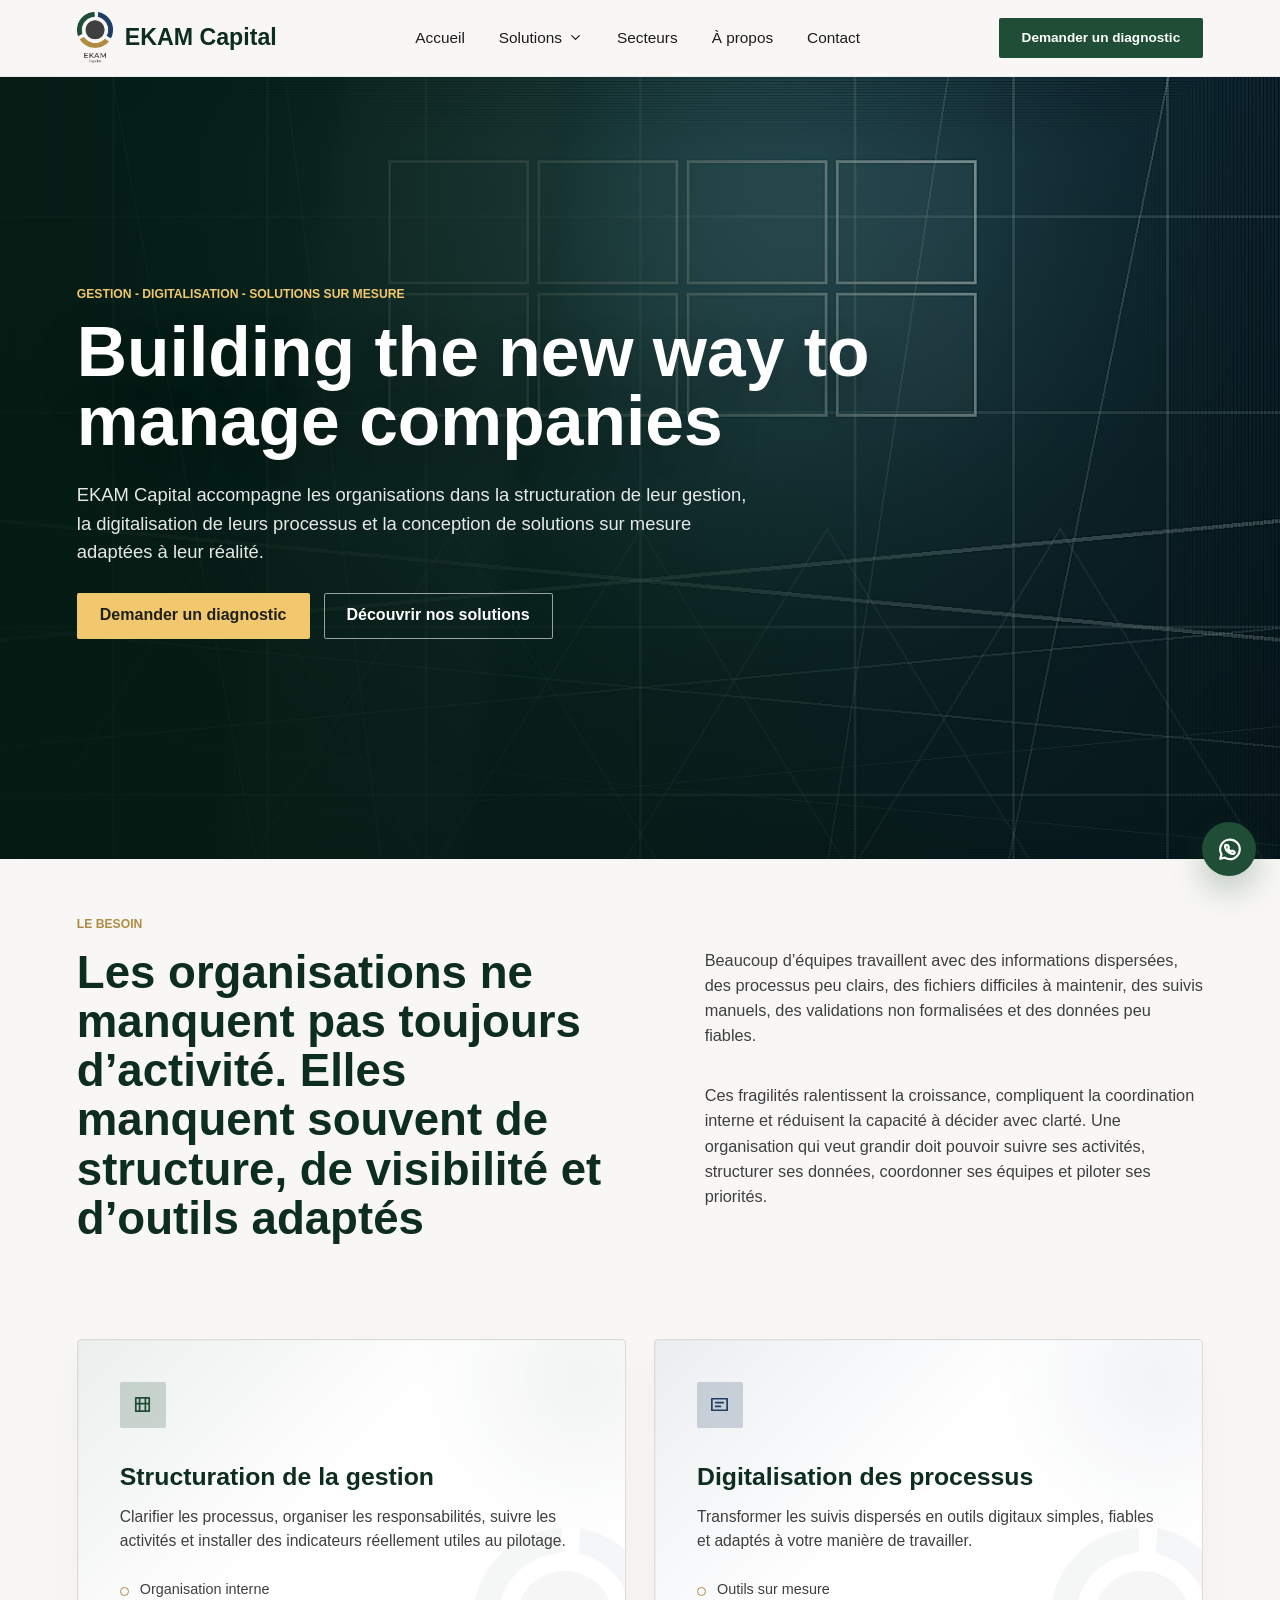
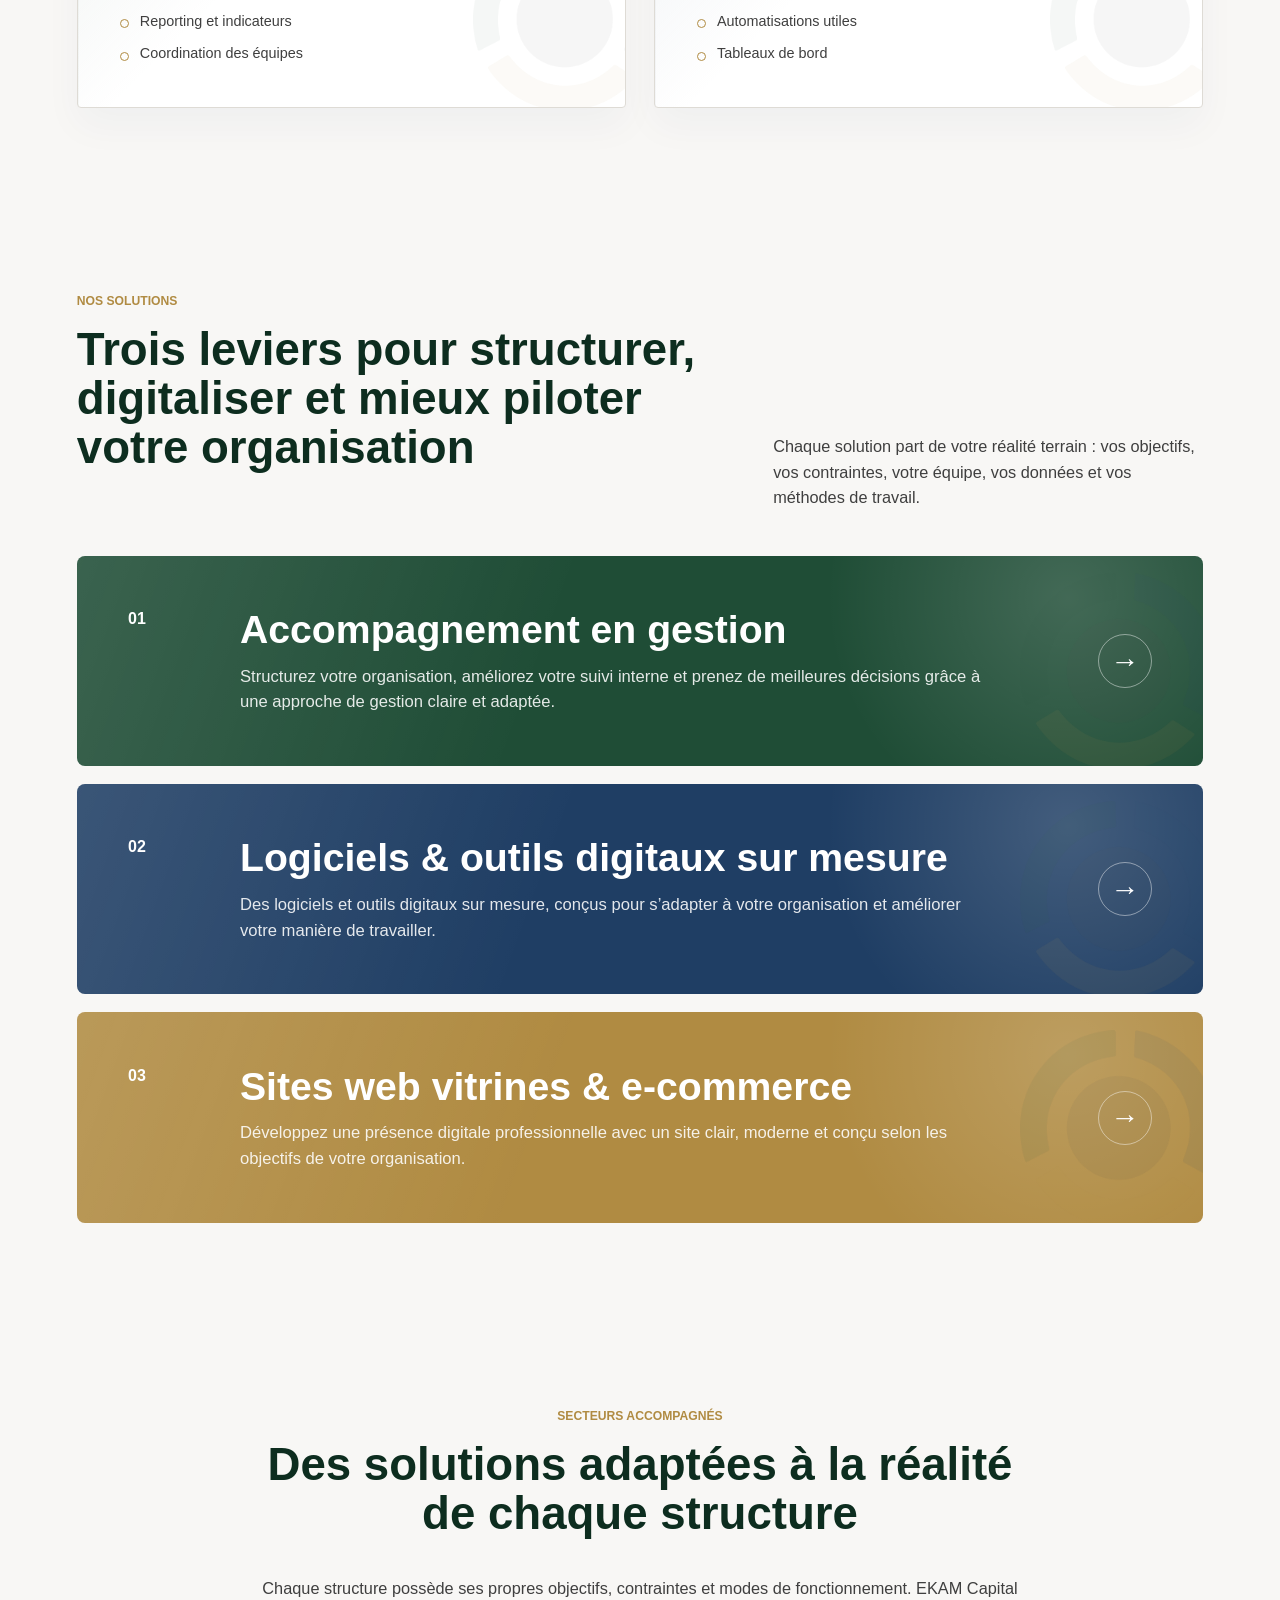
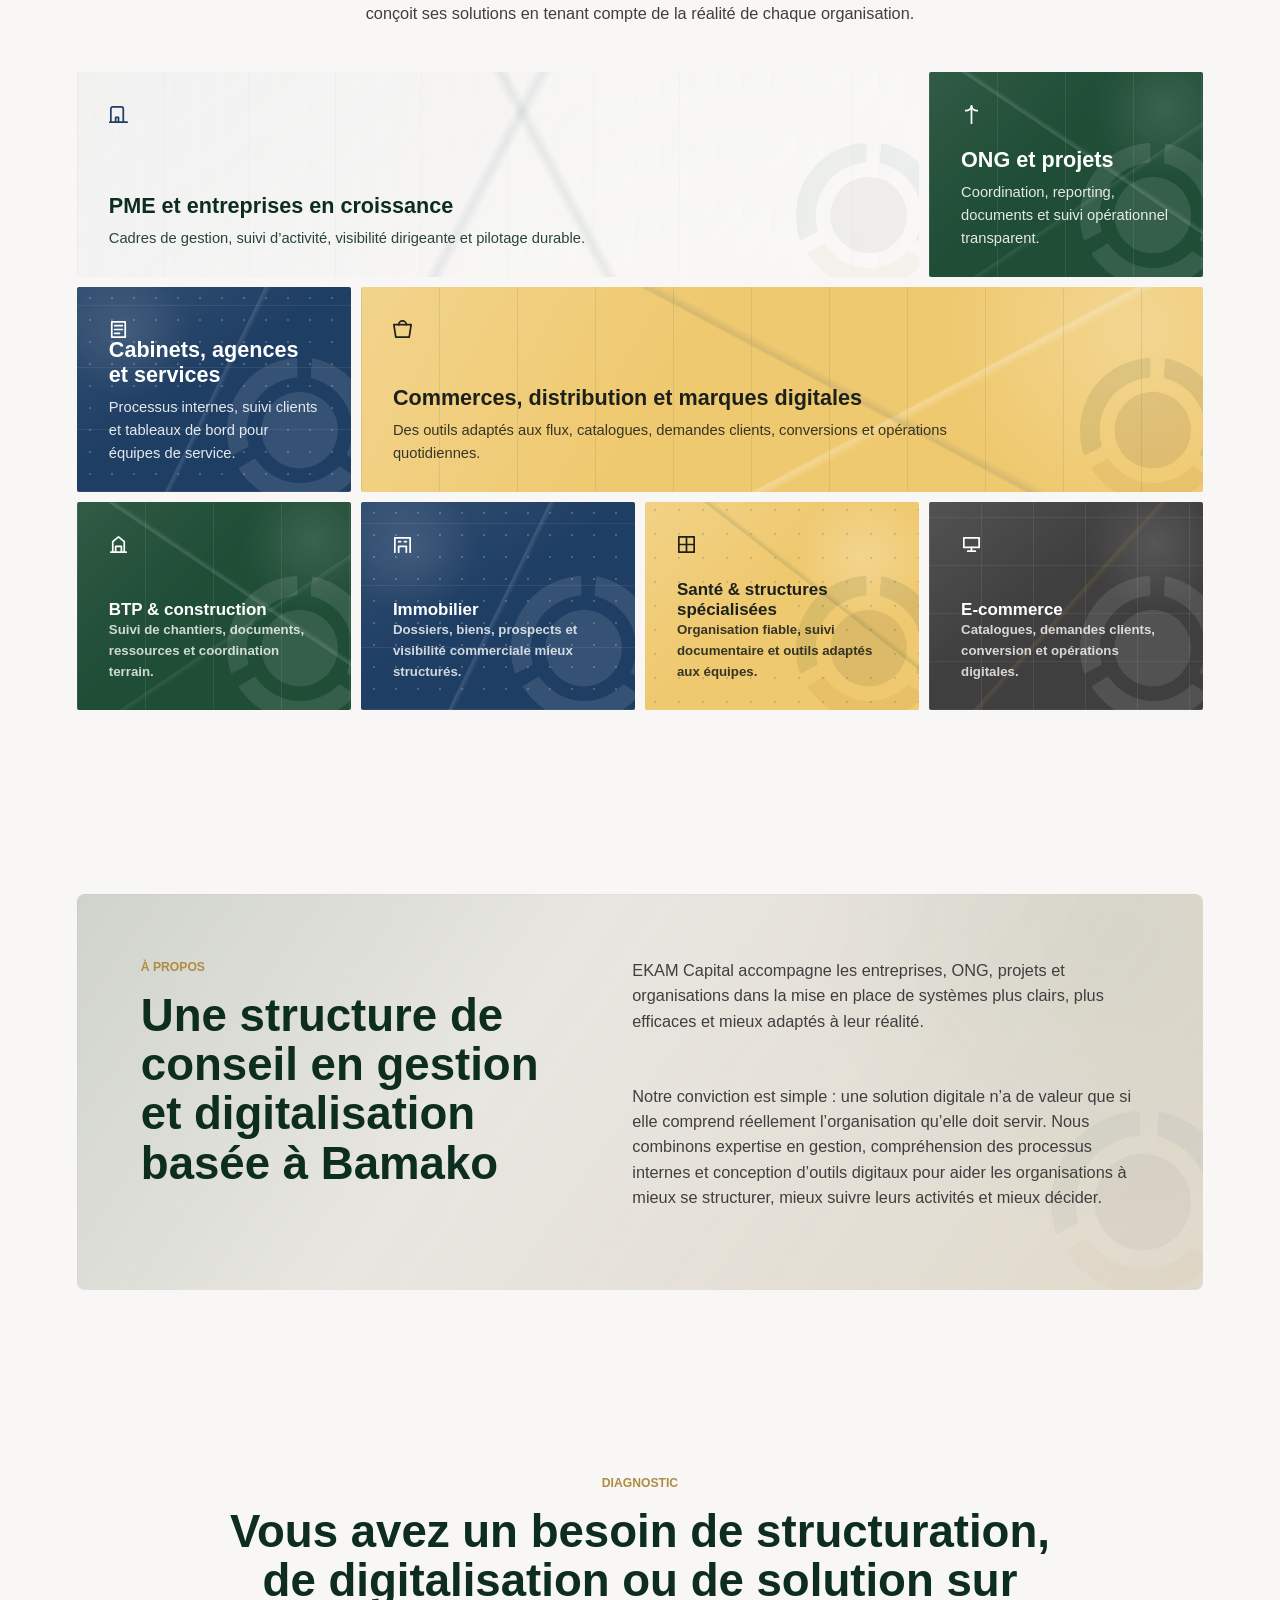
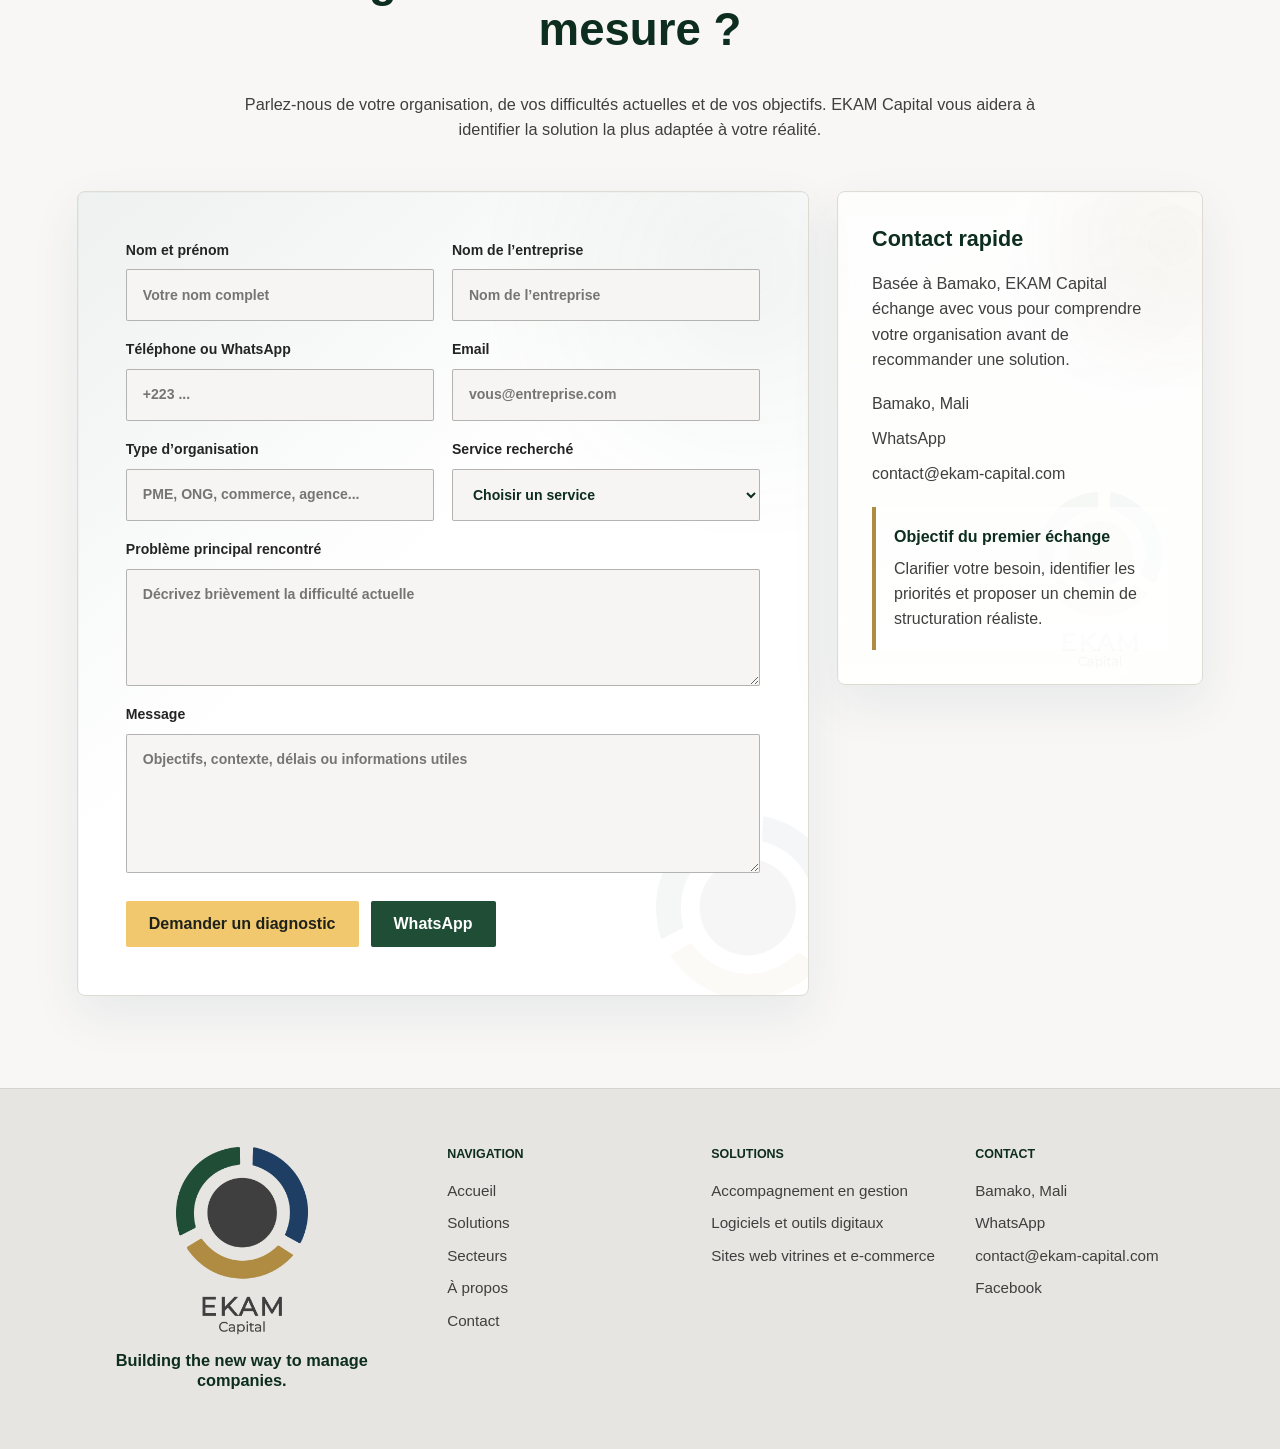
==== index.html @ 0e7fbe4f "Remove trailing periods from headings" ====
<!DOCTYPE html>
<html lang="fr">
  <head>
    <meta charset="UTF-8" />
    <meta name="viewport" content="width=device-width, initial-scale=1.0" />
    <meta
      name="description"
      content="EKAM Capital accompagne les organisations dans la structuration de leur gestion, la digitalisation de leurs processus et la conception de solutions sur mesure."
    />
    <title>EKAM Capital - Gestion, digitalisation et solutions sur mesure</title>
    <link rel="icon" href="/favicon.ico" sizes="any" />
    <link rel="icon" type="image/svg+xml" href="/favicon.svg" />
    <link rel="icon" type="image/png" sizes="96x96" href="/assets/favicon-96.png" />
    <link rel="apple-touch-icon" href="/assets/apple-touch-icon.png" />
    <link rel="stylesheet" href="styles.css" />
  </head>
  <body>
    <header class="site-header">
      <a class="brand" href="index.html" aria-label="Accueil EKAM Capital">
        <img src="assets/ekam-logo.png" alt="EKAM Capital" />
        <span>EKAM Capital</span>
      </a>

      <button class="menu-toggle" type="button" aria-expanded="false" aria-controls="primary-nav">
        <span></span>
        <span></span>
        <span></span>
        <span class="sr-only">Ouvrir le menu</span>
      </button>

      <nav class="primary-nav" id="primary-nav" aria-label="Navigation principale">
        <a href="index.html">Accueil</a>
        <div class="nav-dropdown">
          <button class="dropdown-toggle" type="button" aria-expanded="false">
            Solutions
            <svg viewBox="0 0 24 24" aria-hidden="true">
              <path d="m6 9 6 6 6-6" />
            </svg>
          </button>
          <div class="dropdown-menu">
            <a href="accompagnement-gestion.html">Accompagnement en gestion</a>
            <a href="logiciels-sur-mesure.html">Logiciels & outils digitaux</a>
            <a href="sites-web.html">Sites web vitrines & e-commerce</a>
          </div>
        </div>
        <a href="#secteurs">Secteurs</a>
        <a href="#apropos">À propos</a>
        <a href="#contact">Contact</a>
      </nav>

      <a class="header-cta" href="#contact">Demander un diagnostic</a>
    </header>

    <main>
      <section class="hero section-reveal" id="accueil">
        <div class="hero-copy">
          <p class="eyebrow">Gestion - Digitalisation - Solutions sur mesure</p>
          <h1>Building the new way to manage companies</h1>
          <p class="hero-subtitle">
            EKAM Capital accompagne les organisations dans la structuration de leur gestion, la digitalisation de leurs
            processus et la conception de solutions sur mesure adaptées à leur réalité.
          </p>
          <div class="hero-actions">
            <a class="btn btn-gold" href="#contact">Demander un diagnostic</a>
            <a class="btn btn-outline" href="#solutions">Découvrir nos solutions</a>
          </div>
        </div>

      </section>

      <section class="problem-section section-reveal" id="probleme">
        <div class="section-label">Le besoin</div>
        <div class="split-section">
          <h2>Les organisations ne manquent pas toujours d’activité. Elles manquent souvent de structure, de visibilité et d’outils adaptés</h2>
          <div class="text-stack">
            <p>
              Beaucoup d’équipes travaillent avec des informations dispersées, des processus peu clairs, des fichiers
              difficiles à maintenir, des suivis manuels, des validations non formalisées et des données peu fiables.
            </p>
            <p>
              Ces fragilités ralentissent la croissance, compliquent la coordination interne et réduisent la capacité à
              décider avec clarté. Une organisation qui veut grandir doit pouvoir suivre ses activités, structurer ses
              données, coordonner ses équipes et piloter ses priorités.
            </p>
          </div>
        </div>
        <div class="approach-cards">
          <article class="approach-card">
            <span class="approach-icon icon-green" aria-hidden="true">
              <svg viewBox="0 0 24 24"><path d="M5 5h14v14H5z" /><path d="M9 5v14M15 5v14M5 11h14" /></svg>
            </span>
            <h3>Structuration de la gestion</h3>
            <p>
              Clarifier les processus, organiser les responsabilités, suivre les activités et installer des indicateurs
              réellement utiles au pilotage.
            </p>
            <ul>
              <li>Organisation interne</li>
              <li>Reporting et indicateurs</li>
              <li>Coordination des équipes</li>
            </ul>
          </article>
          <article class="approach-card">
            <span class="approach-icon icon-blue" aria-hidden="true">
              <svg viewBox="0 0 24 24"><path d="M4 6h16v12H4z" /><path d="M8 10h8M8 14h5" /></svg>
            </span>
            <h3>Digitalisation des processus</h3>
            <p>
              Transformer les suivis dispersés en outils digitaux simples, fiables et adaptés à votre manière de
              travailler.
            </p>
            <ul>
              <li>Outils sur mesure</li>
              <li>Automatisations utiles</li>
              <li>Tableaux de bord</li>
            </ul>
          </article>
        </div>
      </section>

      <section class="solutions-section section-reveal" id="solutions">
        <div class="section-heading">
          <div>
            <span class="section-label">Nos solutions</span>
            <h2>Trois leviers pour structurer, digitaliser et mieux piloter votre organisation</h2>
          </div>
          <p>
            Chaque solution part de votre réalité terrain : vos objectifs, vos contraintes, votre équipe, vos données et
            vos méthodes de travail.
          </p>
        </div>

        <div class="solution-banners">
          <a class="solution-banner banner-green" href="accompagnement-gestion.html">
            <span class="banner-index">01</span>
            <div>
              <h3>Accompagnement en gestion</h3>
              <p>
                Structurez votre organisation, améliorez votre suivi interne et prenez de meilleures décisions grâce à
                une approche de gestion claire et adaptée.
              </p>
            </div>
            <span class="banner-arrow" aria-hidden="true">→</span>
          </a>

          <a class="solution-banner banner-blue" href="logiciels-sur-mesure.html">
            <span class="banner-index">02</span>
            <div>
              <h3>Logiciels & outils digitaux sur mesure</h3>
              <p>
                Des logiciels et outils digitaux sur mesure, conçus pour s’adapter à votre organisation et améliorer
                votre manière de travailler.
              </p>
            </div>
            <span class="banner-arrow" aria-hidden="true">→</span>
          </a>

          <a class="solution-banner banner-gold" href="sites-web.html">
            <span class="banner-index">03</span>
            <div>
              <h3>Sites web vitrines & e-commerce</h3>
              <p>
                Développez une présence digitale professionnelle avec un site clair, moderne et conçu selon les objectifs
                de votre organisation.
              </p>
            </div>
            <span class="banner-arrow" aria-hidden="true">→</span>
          </a>
        </div>
      </section>

      <section class="sectors-section section-reveal" id="secteurs">
        <div class="section-heading centered">
          <span class="section-label">Secteurs accompagnés</span>
          <h2>Des solutions adaptées à la réalité de chaque structure</h2>
          <p>
            Chaque structure possède ses propres objectifs, contraintes et modes de fonctionnement. EKAM Capital conçoit
            ses solutions en tenant compte de la réalité de chaque organisation.
          </p>
        </div>

        <div class="sector-mosaic">
          <article class="sector-tile tile-wide tile-light">
            <span class="tile-icon" aria-hidden="true">
              <svg viewBox="0 0 24 24"><path d="M4 20V6a2 2 0 0 1 2-2h9a2 2 0 0 1 2 2v14" /><path d="M9 20v-5h3v5" /><path d="M3 20h18" /></svg>
            </span>
            <div class="tile-copy">
              <h3>PME et entreprises en croissance</h3>
              <p>Cadres de gestion, suivi d’activité, visibilité dirigeante et pilotage durable.</p>
            </div>
          </article>
          <article class="sector-tile tile-green">
            <span class="tile-icon" aria-hidden="true">
              <svg viewBox="0 0 24 24"><path d="M12 3v18" /><path d="M6 8c3 0 6-2 6-5 0 3 3 5 6 5" /></svg>
            </span>
            <div class="tile-copy">
              <h3>ONG et projets</h3>
              <p>Coordination, reporting, documents et suivi opérationnel transparent.</p>
            </div>
          </article>
          <article class="sector-tile tile-blue">
            <span class="tile-icon" aria-hidden="true">
              <svg viewBox="0 0 24 24"><path d="M5 4h14v16H5z" /><path d="M8 8h8M8 12h8M8 16h5" /></svg>
            </span>
            <div class="tile-copy">
              <h3>Cabinets, agences et services</h3>
              <p>Processus internes, suivi clients et tableaux de bord pour équipes de service.</p>
            </div>
          </article>
          <article class="sector-tile tile-gold">
            <span class="tile-icon" aria-hidden="true">
              <svg viewBox="0 0 24 24"><path d="M3 7h18l-2 13H5L3 7Z" /><path d="M8 7a4 4 0 0 1 8 0" /></svg>
            </span>
            <div class="tile-copy">
              <h3>Commerces, distribution et marques digitales</h3>
              <p>Des outils adaptés aux flux, catalogues, demandes clients, conversions et opérations quotidiennes.</p>
            </div>
          </article>
          <article class="sector-tile tile-small tile-green">
            <span class="tile-icon" aria-hidden="true">
              <svg viewBox="0 0 24 24"><path d="M4 20h16" /><path d="M6 20V9l6-5 6 5v11" /><path d="M9 20v-6h6v6" /></svg>
            </span>
            <div class="tile-copy">
              <h3>BTP & construction</h3>
              <p>Suivi de chantiers, documents, ressources et coordination terrain.</p>
            </div>
          </article>
          <article class="sector-tile tile-small tile-blue">
            <span class="tile-icon" aria-hidden="true">
              <svg viewBox="0 0 24 24"><path d="M4 20V5h16v15" /><path d="M8 20v-6h8v6M8 9h2M14 9h2" /></svg>
            </span>
            <div class="tile-copy">
              <h3>Immobilier</h3>
              <p>Dossiers, biens, prospects et visibilité commerciale mieux structurés.</p>
            </div>
          </article>
          <article class="sector-tile tile-small tile-gold-soft">
            <span class="tile-icon" aria-hidden="true">
              <svg viewBox="0 0 24 24"><path d="M12 5v14M5 12h14" /><path d="M4 4h16v16H4z" /></svg>
            </span>
            <div class="tile-copy">
              <h3>Santé & structures spécialisées</h3>
              <p>Organisation fiable, suivi documentaire et outils adaptés aux équipes.</p>
            </div>
          </article>
          <article class="sector-tile tile-small tile-charcoal">
            <span class="tile-icon" aria-hidden="true">
              <svg viewBox="0 0 24 24"><path d="M4 5h16v10H4z" /><path d="M8 19h8M12 15v4" /></svg>
            </span>
            <div class="tile-copy">
              <h3>E-commerce</h3>
              <p>Catalogues, demandes clients, conversion et opérations digitales.</p>
            </div>
          </article>
        </div>
      </section>

      <section class="about-section section-reveal" id="apropos">
        <div class="about-panel">
          <div>
            <span class="section-label">À propos</span>
            <h2>Une structure de conseil en gestion et digitalisation basée à Bamako</h2>
          </div>
          <div class="text-stack">
            <p>
              EKAM Capital accompagne les entreprises, ONG, projets et organisations dans la mise en place de systèmes
              plus clairs, plus efficaces et mieux adaptés à leur réalité.
            </p>
            <p>
              Notre conviction est simple : une solution digitale n’a de valeur que si elle comprend réellement
              l’organisation qu’elle doit servir. Nous combinons expertise en gestion, compréhension des processus
              internes et conception d’outils digitaux pour aider les organisations à mieux se structurer, mieux suivre
              leurs activités et mieux décider.
            </p>
          </div>
        </div>
      </section>

      <section class="contact-section section-reveal" id="contact">
        <div class="contact-intro">
          <span class="section-label">Diagnostic</span>
          <h2>Vous avez un besoin de structuration, de digitalisation ou de solution sur mesure ?</h2>
          <p>
            Parlez-nous de votre organisation, de vos difficultés actuelles et de vos objectifs. EKAM Capital vous aidera
            à identifier la solution la plus adaptée à votre réalité.
          </p>
        </div>

        <div class="contact-layout">
          <form class="contact-form" action="send-diagnostic.php" method="post">
            <div class="form-grid">
              <input class="form-honeypot" type="text" name="website" tabindex="-1" autocomplete="off" aria-hidden="true" />
              <label>
                Nom et prénom
                <input type="text" name="nom" placeholder="Votre nom complet" required />
              </label>
              <label>
                Nom de l’entreprise
                <input type="text" name="entreprise" placeholder="Nom de l’entreprise" required />
              </label>
              <label>
                Téléphone ou WhatsApp
                <input type="tel" name="telephone" placeholder="+223 ..." required />
              </label>
              <label>
                Email
                <input type="email" name="email" placeholder="vous@entreprise.com" />
              </label>
              <label>
                Type d’organisation
                <input type="text" name="type_organisation" placeholder="PME, ONG, commerce, agence..." />
              </label>
              <label>
                Service recherché
                <select name="service" required>
                  <option value="">Choisir un service</option>
                  <option>Accompagnement en gestion</option>
                  <option>Logiciel ou application sur mesure</option>
                  <option>Site vitrine</option>
                  <option>Site e-commerce</option>
                  <option>Digitalisation d’un processus</option>
                  <option>Je ne sais pas encore</option>
                </select>
              </label>
            </div>
            <label>
              Problème principal rencontré
              <textarea name="probleme" rows="4" placeholder="Décrivez brièvement la difficulté actuelle"></textarea>
            </label>
            <label>
              Message
              <textarea name="message" rows="5" placeholder="Objectifs, contexte, délais ou informations utiles"></textarea>
            </label>
            <div class="form-actions">
              <button class="btn btn-gold" type="submit">Demander un diagnostic</button>
              <a class="btn btn-whatsapp" href="https://wa.me/22372824157" target="_blank" rel="noreferrer" data-whatsapp-submit>
                WhatsApp
              </a>
            </div>
            <div class="form-feedback" role="status" aria-live="polite" hidden>
              <strong>Demande reçue par EKAM Capital.</strong>
              <span>Merci pour votre confiance. Notre équipe analysera vos informations et reviendra vers vous dans les plus brefs délais.</span>
            </div>
          </form>

          <aside class="contact-card" aria-label="Informations de contact">
            <h3>Contact rapide</h3>
            <p>
              Basée à Bamako, EKAM Capital échange avec vous pour comprendre votre organisation avant de recommander une
              solution.
            </p>
            <div class="contact-lines">
              <span>Bamako, Mali</span>
              <a href="https://wa.me/22372824157" target="_blank" rel="noreferrer">WhatsApp</a>
              <a href="mailto:contact@ekam-capital.com">contact@ekam-capital.com</a>
            </div>
            <div class="mini-cta">
              <strong>Objectif du premier échange</strong>
              <span>Clarifier votre besoin, identifier les priorités et proposer un chemin de structuration réaliste.</span>
            </div>
          </aside>
        </div>
      </section>
    </main>

    <a class="floating-whatsapp" href="https://wa.me/22372824157" target="_blank" rel="noreferrer" aria-label="Contacter EKAM Capital sur WhatsApp">
      <svg viewBox="0 0 24 24" aria-hidden="true">
        <path d="M4.3 19.7 5.4 16A8.1 8.1 0 1 1 8 18.7l-3.7 1Z" />
        <path d="M9.2 8.7c.2-.4.3-.4.6-.4h.5c.2 0 .4.1.5.4l.6 1.4c.1.3 0 .5-.1.7l-.4.5c.5 1 1.3 1.8 2.4 2.3l.6-.5c.2-.2.4-.2.7-.1l1.3.6c.3.1.4.3.4.6v.5c0 .3-.1.5-.4.6-.5.3-1.1.4-1.8.3-2.7-.4-5.4-3-5.8-5.8-.1-.6.1-1.2.4-1.7Z" />
      </svg>
    </a>

    <footer class="site-footer">
      <div class="footer-brand">
        <img src="assets/ekam-logo.png" alt="EKAM Capital" />
        <p>Building the new way to manage companies.</p>
      </div>
      <div class="footer-column">
        <h3>Navigation</h3>
        <a href="index.html">Accueil</a>
        <a href="#solutions">Solutions</a>
        <a href="#secteurs">Secteurs</a>
        <a href="#apropos">À propos</a>
        <a href="#contact">Contact</a>
      </div>
      <div class="footer-column">
        <h3>Solutions</h3>
        <a href="accompagnement-gestion.html">Accompagnement en gestion</a>
        <a href="logiciels-sur-mesure.html">Logiciels et outils digitaux</a>
        <a href="sites-web.html">Sites web vitrines et e-commerce</a>
      </div>
      <div class="footer-column">
        <h3>Contact</h3>
        <span>Bamako, Mali</span>
        <a href="https://wa.me/22372824157" target="_blank" rel="noreferrer">WhatsApp</a>
        <a href="mailto:contact@ekam-capital.com">contact@ekam-capital.com</a>
        <a href="https://web.facebook.com/profile.php?id=61590374250069" target="_blank" rel="noreferrer">Facebook</a>
      </div>
    </footer>

    <script src="script.js"></script>
  </body>
</html>
---- styles.css ----
:root {
  --green: #1f4d36;
  --green-dark: #0d2d1f;
  --blue: #1f3e64;
  --gold: #b08b42;
  --gold-soft: #f1c86d;
  --gray: #3f3f3f;
  --soft: #f3f3f3;
  --line: #dedbd5;
  --muted: #6e6e6e;
  --white: #ffffff;
  --shadow: 0 22px 60px rgba(31, 62, 100, 0.12);
  --ease-ui: cubic-bezier(0.16, 1, 0.3, 1);
  --font: "Tw Cen MT", "Century Gothic", "Aptos", "Segoe UI", sans-serif;
}

* {
  box-sizing: border-box;
}

html {
  scroll-behavior: smooth;
}

body {
  margin: 0;
  color: var(--green-dark);
  background: #f8f7f5;
  font-family: var(--font);
  line-height: 1.55;
  overflow-x: hidden;
}

body.menu-open {
  overflow: hidden;
}

a {
  color: inherit;
  text-decoration: none;
}

img {
  display: block;
  max-width: 100%;
}

main section {
  scroll-margin-top: 92px;
}

button,
input,
select,
textarea {
  font: inherit;
}

.sr-only {
  position: absolute;
  width: 1px;
  height: 1px;
  padding: 0;
  margin: -1px;
  overflow: hidden;
  clip: rect(0, 0, 0, 0);
  white-space: nowrap;
  border: 0;
}

.site-header {
  position: sticky;
  top: 0;
  z-index: 50;
  display: flex;
  align-items: center;
  justify-content: space-between;
  min-height: 74px;
  padding: 0 6vw;
  border-bottom: 1px solid rgba(63, 63, 63, 0.08);
  background: rgba(248, 247, 245, 0.94);
  backdrop-filter: blur(16px);
}

.brand {
  display: inline-flex;
  align-items: center;
  gap: 12px;
  width: auto;
  color: var(--green-dark);
  font-size: 1.45rem;
  font-weight: 900;
}

.brand img {
  width: auto;
  height: 52px;
  object-fit: contain;
}

.primary-nav {
  display: flex;
  align-items: center;
  gap: 34px;
  color: #1b1b1b;
  font-size: 0.96rem;
}

.primary-nav > a,
.dropdown-toggle {
  position: relative;
  padding: 26px 0;
  color: #1d1d1d;
  transition: color 180ms ease;
}

.primary-nav > a:hover,
.dropdown-toggle:hover {
  color: var(--green);
}

.nav-dropdown {
  position: relative;
}

.dropdown-toggle {
  display: inline-flex;
  align-items: center;
  gap: 6px;
  border: 0;
  background: transparent;
  cursor: pointer;
}

.dropdown-toggle svg {
  width: 15px;
  height: 15px;
  fill: none;
  stroke: currentColor;
  stroke-width: 2;
  stroke-linecap: round;
  stroke-linejoin: round;
}

.dropdown-menu {
  position: absolute;
  top: 68px;
  left: 50%;
  min-width: 275px;
  padding: 10px;
  border: 1px solid var(--line);
  border-radius: 8px;
  background: var(--white);
  box-shadow: var(--shadow);
  opacity: 0;
  visibility: hidden;
  pointer-events: none;
  transform: translate(-50%, 8px);
  transition: opacity 180ms ease, transform 180ms ease, visibility 180ms ease;
}

.dropdown-menu a {
  display: block;
  padding: 12px 14px;
  border-radius: 6px;
  color: var(--gray);
  font-size: 0.92rem;
}

.dropdown-menu a:hover {
  background: var(--soft);
  color: var(--green);
}

.nav-dropdown:hover .dropdown-menu,
.nav-dropdown.open .dropdown-menu {
  opacity: 1;
  visibility: visible;
  pointer-events: auto;
  transform: translate(-50%, 0);
}

.header-cta,
.btn {
  display: inline-flex;
  align-items: center;
  justify-content: center;
  min-height: 46px;
  padding: 0 22px;
  border: 1px solid transparent;
  border-radius: 2px;
  font-weight: 700;
  letter-spacing: 0;
  transition: transform 260ms var(--ease-ui), box-shadow 260ms var(--ease-ui), background 260ms var(--ease-ui), border-color 260ms var(--ease-ui);
}

.header-cta {
  min-height: 40px;
  background: var(--green);
  color: var(--white);
  font-size: 0.85rem;
}

.header-cta:hover,
.btn:hover {
  transform: translateY(-2px);
}

.menu-toggle {
  display: none;
  width: 44px;
  height: 44px;
  align-items: center;
  justify-content: center;
  flex-direction: column;
  gap: 5px;
  border: 1px solid var(--line);
  border-radius: 4px;
  background: var(--white);
}

.menu-toggle span:not(.sr-only) {
  width: 20px;
  height: 2px;
  background: var(--green);
}

.btn-gold {
  background: var(--gold-soft);
  color: #1f211b;
}

.btn-gold:hover {
  box-shadow: 0 12px 26px rgba(176, 139, 66, 0.26);
}

.btn-outline {
  border-color: rgba(63, 63, 63, 0.38);
  background: transparent;
  color: var(--green-dark);
}

.btn-outline:hover {
  border-color: var(--green);
  background: var(--white);
}

.hero .btn-outline {
  border-color: rgba(255, 255, 255, 0.58);
  color: var(--white);
}

.hero .btn-outline:hover {
  border-color: var(--white);
  background: rgba(255, 255, 255, 0.12);
}

.btn-whatsapp {
  background: var(--green);
  color: var(--white);
}

.problem-section,
.solutions-section,
.sectors-section,
.about-section,
.contact-section,
.solution-hero,
.detail-section,
.method-section,
.statement-section,
.cta-band {
  width: min(100% - 12vw, 1280px);
  margin: 0 auto;
}

.hero {
  position: relative;
  isolation: isolate;
  display: flex;
  align-items: center;
  width: 100%;
  min-height: calc(100vh - 118px);
  margin: 0;
  padding: 86px 6vw 98px;
  overflow: hidden;
  background: #102b32;
}

.hero::before {
  content: "";
  position: absolute;
  inset: 0;
  z-index: -2;
  background: url("assets/hero-architecture.png") center / cover no-repeat;
  transform: scale(1.02);
}

.hero::after {
  content: "";
  position: absolute;
  inset: 0;
  z-index: -1;
  background:
    linear-gradient(90deg, rgba(4, 28, 19, 0.92) 0%, rgba(4, 28, 19, 0.76) 42%, rgba(4, 28, 19, 0.28) 76%, rgba(4, 28, 19, 0.12) 100%),
    linear-gradient(180deg, rgba(9, 23, 28, 0.16), rgba(9, 23, 28, 0.58));
}

.hero-copy {
  width: min(100%, 1280px);
  margin: 0 auto;
}

.hero .eyebrow {
  color: var(--gold-soft);
}

.eyebrow,
.section-label {
  display: block;
  margin: 0 0 14px;
  color: var(--gold);
  font-size: 0.76rem;
  font-weight: 800;
  letter-spacing: 0;
  text-transform: uppercase;
}

h1,
h2,
h3,
p {
  margin-top: 0;
}

h1 {
  max-width: 760px;
  margin-bottom: 24px;
  color: var(--green-dark);
  font-size: 4.35rem;
  line-height: 1;
  letter-spacing: 0;
}

.hero h1 {
  max-width: 820px;
  color: var(--white);
  text-shadow: 0 16px 42px rgba(0, 0, 0, 0.28);
}

h2 {
  color: var(--green-dark);
  font-size: 2.85rem;
  line-height: 1.08;
  letter-spacing: 0;
}

h3 {
  color: var(--green-dark);
  font-size: 1.35rem;
  line-height: 1.18;
  letter-spacing: 0;
}

p {
  color: var(--gray);
  font-size: 1.02rem;
}

.hero-subtitle {
  max-width: 670px;
  margin-bottom: 26px;
  color: rgba(255, 255, 255, 0.9);
  font-size: 1.15rem;
}

.hero-actions {
  display: flex;
  flex-wrap: wrap;
  gap: 14px;
}

.problem-section,
.solutions-section,
.sectors-section,
.about-section,
.contact-section,
.detail-section,
.method-section,
.statement-section,
.cta-band {
  padding: 92px 0;
}

.problem-section {
  padding-top: 56px;
}

.split-section {
  display: grid;
  grid-template-columns: 1.05fr 0.95fr;
  gap: clamp(36px, 6vw, 88px);
  align-items: start;
}

.text-stack {
  display: grid;
  gap: 18px;
}

.text-stack p:last-child,
.section-heading p:last-child {
  margin-bottom: 0;
}

.approach-cards {
  display: grid;
  grid-template-columns: repeat(2, 1fr);
  gap: 28px;
  margin-top: 58px;
}

.approach-card {
  --card-accent: 31, 77, 54;
  position: relative;
  isolation: isolate;
  overflow: hidden;
  min-height: 340px;
  padding: 42px;
  border: 1px solid var(--line);
  border-radius: 4px;
  background:
    linear-gradient(135deg, rgba(var(--card-accent), 0.09), rgba(255, 255, 255, 0.96) 44%),
    var(--white);
  box-shadow: 0 18px 38px rgba(31, 62, 100, 0.04);
  transition: transform 360ms var(--ease-ui), box-shadow 360ms var(--ease-ui), border-color 360ms var(--ease-ui);
}

.approach-card:nth-child(2) {
  --card-accent: 31, 62, 100;
}

.approach-card::before,
.feature-card::before,
.method-steps div::before,
.about-panel::before,
.contact-form::before,
.contact-card::before,
.cta-band::before {
  content: "";
  position: absolute;
  right: -72px;
  bottom: -86px;
  z-index: 0;
  width: 265px;
  height: 265px;
  background: url("assets/ekam-logo.png") center / contain no-repeat;
  opacity: 0.045;
  pointer-events: none;
}

.approach-card::after,
.feature-card::after,
.method-steps div::after,
.about-panel::after,
.contact-form::after,
.contact-card::after,
.cta-band::after {
  content: "";
  position: absolute;
  inset: 0;
  z-index: 0;
  background:
    linear-gradient(90deg, rgba(var(--card-accent), 0.07) 0 1px, transparent 1px 72px),
    linear-gradient(180deg, rgba(var(--card-accent), 0.05) 0 1px, transparent 1px 72px),
    radial-gradient(circle at 92% 10%, rgba(var(--card-accent), 0.11), transparent 28%);
  opacity: 0.55;
  pointer-events: none;
}

.approach-card > *,
.feature-card > *,
.method-steps div > *,
.about-panel > *,
.contact-form > *,
.contact-card > *,
.cta-band > * {
  position: relative;
  z-index: 1;
}

.approach-card:hover {
  transform: translateY(-5px);
  border-color: rgba(176, 139, 66, 0.42);
  box-shadow: 0 24px 46px rgba(31, 62, 100, 0.1);
}

.approach-icon {
  display: inline-flex;
  align-items: center;
  justify-content: center;
  width: 46px;
  height: 46px;
  margin-bottom: 34px;
  border-radius: 2px;
}

.approach-icon svg {
  width: 23px;
  height: 23px;
  fill: none;
  stroke: currentColor;
  stroke-width: 1.8;
  stroke-linecap: round;
  stroke-linejoin: round;
}

.icon-green {
  background: rgba(31, 77, 54, 0.2);
  color: var(--green);
}

.icon-blue {
  background: rgba(31, 62, 100, 0.2);
  color: var(--blue);
}

.approach-card h3 {
  margin-bottom: 14px;
  font-size: 1.55rem;
}

.approach-card p {
  margin-bottom: 24px;
  font-size: 0.98rem;
}

.approach-card ul {
  display: grid;
  gap: 10px;
  margin: 0;
  padding: 0;
  color: var(--gray);
  list-style: none;
}

.approach-card li {
  position: relative;
  padding-left: 20px;
  font-size: 0.9rem;
}

.approach-card li::before {
  content: "";
  position: absolute;
  top: 0.65em;
  left: 0;
  width: 7px;
  height: 7px;
  border: 1px solid var(--gold);
  border-radius: 50%;
}

.section-heading {
  display: grid;
  grid-template-columns: 1fr minmax(280px, 430px);
  gap: clamp(30px, 5vw, 72px);
  align-items: end;
  margin-bottom: 46px;
}

.section-heading.centered {
  display: block;
  max-width: 790px;
  margin: 0 auto 46px;
  text-align: center;
}

.solution-banners {
  display: grid;
  gap: 18px;
}

.solution-banner {
  display: grid;
  grid-template-columns: 84px 1fr 60px;
  gap: 28px;
  align-items: center;
  min-height: 205px;
  padding: clamp(28px, 4vw, 52px);
  border-radius: 8px;
  color: var(--white);
  overflow: hidden;
  position: relative;
  transition: transform 220ms ease, box-shadow 220ms ease, filter 220ms ease;
}

.solution-banner::before {
  content: "";
  position: absolute;
  right: -58px;
  bottom: -92px;
  width: 285px;
  height: 285px;
  background: url("assets/ekam-logo.png") center / contain no-repeat;
  opacity: 0.08;
  pointer-events: none;
}

.solution-banner::after {
  content: "";
  position: absolute;
  inset: 0;
  background:
    linear-gradient(110deg, rgba(255, 255, 255, 0.12), transparent 42%),
    radial-gradient(circle at 88% 20%, rgba(255, 255, 255, 0.16), transparent 24%);
  pointer-events: none;
}

.solution-banner:hover {
  transform: translateY(-4px);
  box-shadow: 0 24px 50px rgba(31, 62, 100, 0.18);
  filter: saturate(1.05);
}

.solution-banner:hover .banner-arrow {
  transform: translateX(8px);
}

.solution-banner h3,
.solution-banner p,
.solution-banner .banner-index,
.solution-banner .banner-arrow {
  position: relative;
  z-index: 1;
  color: var(--white);
}

.solution-banner h3 {
  margin-bottom: 10px;
  font-size: 2.45rem;
}

.solution-banner p {
  max-width: 760px;
  margin-bottom: 0;
  color: rgba(255, 255, 255, 0.88);
  font-size: 1.04rem;
}

.banner-index {
  align-self: start;
  color: rgba(255, 255, 255, 0.7);
  font-weight: 800;
}

.banner-arrow {
  display: inline-flex;
  justify-self: end;
  align-items: center;
  justify-content: center;
  width: 54px;
  height: 54px;
  border: 1px solid rgba(255, 255, 255, 0.45);
  border-radius: 50%;
  font-size: 1.8rem;
  transition: transform 200ms ease;
}

.banner-green {
  background: var(--green);
}

.banner-blue {
  background: var(--blue);
}

.banner-gold {
  background: var(--gold);
}

.sector-grid {
  display: grid;
  grid-template-columns: repeat(4, 1fr);
  gap: 16px;
}

.sector-mosaic {
  display: grid;
  grid-template-columns: repeat(4, minmax(0, 1fr));
  grid-auto-rows: minmax(150px, auto);
  gap: 10px;
}

.sector-tile {
  position: relative;
  display: flex;
  min-height: 205px;
  padding: 28px 32px;
  overflow: hidden;
  isolation: isolate;
  border-radius: 2px;
  align-items: flex-end;
  justify-content: space-between;
}

.sector-tile::before {
  content: "";
  position: absolute;
  right: -54px;
  bottom: -76px;
  z-index: 0;
  width: 210px;
  height: 210px;
  background: url("assets/ekam-logo.png") center / contain no-repeat;
  opacity: 0.05;
  pointer-events: none;
}

.sector-tile::after {
  content: "";
  position: absolute;
  inset: 0;
  z-index: 1;
  pointer-events: none;
}

.tile-copy {
  position: relative;
  z-index: 2;
}

.sector-tile h3 {
  margin-bottom: 8px;
  font-size: 1.35rem;
}

.sector-tile p {
  max-width: 620px;
  margin-bottom: 0;
  font-size: 0.92rem;
  opacity: 0.88;
}

.tile-icon {
  position: absolute;
  top: 28px;
  left: 28px;
  display: inline-flex;
  align-items: center;
  justify-content: center;
  width: 28px;
  height: 28px;
  z-index: 2;
}

.tile-icon svg {
  width: 23px;
  height: 23px;
  fill: none;
  stroke: currentColor;
  stroke-width: 1.8;
  stroke-linecap: round;
  stroke-linejoin: round;
}

.tile-wide {
  grid-column: span 3;
}

.tile-light {
  min-height: 190px;
  color: var(--green-dark);
  background:
    linear-gradient(90deg, rgba(248, 247, 245, 0.78), rgba(248, 247, 245, 0.9)),
    repeating-linear-gradient(90deg, rgba(31, 62, 100, 0.16) 0 1px, transparent 1px 86px),
    linear-gradient(135deg, rgba(31, 62, 100, 0.15), rgba(255, 255, 255, 0.5));
}

.tile-light::after {
  background:
    linear-gradient(118deg, transparent 48%, rgba(31, 62, 100, 0.08) 49%, transparent 50%),
    linear-gradient(62deg, transparent 55%, rgba(31, 77, 54, 0.08) 56%, transparent 57%);
}

.tile-light .tile-icon {
  color: var(--blue);
}

.tile-light h3,
.tile-light p {
  color: var(--green-dark);
}

.tile-green {
  color: var(--white);
  background:
    radial-gradient(circle at 86% 18%, rgba(255, 255, 255, 0.12), transparent 25%),
    linear-gradient(135deg, rgba(255, 255, 255, 0.08), transparent 42%),
    var(--green);
}

.tile-blue {
  color: var(--white);
  background:
    radial-gradient(circle at 18% 22%, rgba(255, 255, 255, 0.11), transparent 24%),
    linear-gradient(145deg, rgba(255, 255, 255, 0.09), transparent 46%),
    var(--blue);
}

.tile-gold {
  grid-column: span 3;
  color: #1d211c;
  background:
    radial-gradient(circle at 92% 20%, rgba(255, 255, 255, 0.24), transparent 24%),
    linear-gradient(120deg, rgba(255, 255, 255, 0.2), transparent 38%),
    #efc96f;
}

.tile-green::before,
.tile-blue::before,
.tile-charcoal::before {
  opacity: 0.1;
  filter: brightness(0) invert(1);
}

.tile-gold::before,
.tile-gold-soft::before {
  opacity: 0.1;
  mix-blend-mode: multiply;
}

.tile-green::after {
  background:
    repeating-linear-gradient(90deg, rgba(255, 255, 255, 0.08) 0 1px, transparent 1px 68px),
    linear-gradient(34deg, transparent 58%, rgba(255, 255, 255, 0.14) 58.5%, transparent 60%),
    linear-gradient(146deg, transparent 60%, rgba(255, 255, 255, 0.08) 60.5%, transparent 62%);
}

.tile-blue::after {
  background:
    radial-gradient(circle, rgba(255, 255, 255, 0.2) 0 1px, transparent 1.5px) 24px 22px / 22px 22px,
    repeating-linear-gradient(0deg, rgba(255, 255, 255, 0.07) 0 1px, transparent 1px 62px),
    linear-gradient(116deg, transparent 50%, rgba(255, 255, 255, 0.13) 50.5%, transparent 52%);
}

.tile-gold::after {
  background:
    repeating-linear-gradient(90deg, rgba(31, 77, 54, 0.1) 0 1px, transparent 1px 78px),
    linear-gradient(28deg, transparent 54%, rgba(31, 62, 100, 0.12) 54.5%, transparent 56%),
    linear-gradient(152deg, transparent 63%, rgba(255, 255, 255, 0.25) 63.5%, transparent 65%);
}

.tile-green h3,
.tile-green p,
.tile-blue h3,
.tile-blue p,
.tile-charcoal h3,
.tile-charcoal p {
  color: var(--white);
}

.tile-gold h3,
.tile-gold p {
  color: #1d211c;
}

.tile-small {
  min-height: 130px;
  align-items: flex-end;
  border: 0;
  color: var(--white);
  font-weight: 800;
}

.tile-small .tile-copy {
  padding-top: 50px;
}

.tile-small h3 {
  margin-bottom: 0;
  font-size: 1.06rem;
}

.tile-small p {
  opacity: 0.88;
  color: rgba(255, 255, 255, 0.9);
  font-size: 0.83rem;
  font-weight: 600;
}

.tile-gold-soft {
  color: #1d211c;
  background:
    radial-gradient(circle at 80% 26%, rgba(255, 255, 255, 0.22), transparent 26%),
    linear-gradient(135deg, rgba(255, 255, 255, 0.16), transparent 44%),
    #efc96f;
}

.tile-gold-soft h3,
.tile-gold-soft p {
  color: #1d211c;
}

.tile-gold-soft::after {
  background:
    radial-gradient(circle, rgba(31, 62, 100, 0.18) 0 1px, transparent 1.4px) 22px 20px / 24px 24px,
    linear-gradient(38deg, transparent 60%, rgba(31, 77, 54, 0.14) 60.5%, transparent 62%);
}

.tile-charcoal {
  background:
    radial-gradient(circle at 82% 20%, rgba(255, 255, 255, 0.12), transparent 24%),
    linear-gradient(140deg, rgba(255, 255, 255, 0.1), transparent 42%),
    var(--gray);
}

.tile-charcoal::after {
  background:
    repeating-linear-gradient(90deg, rgba(255, 255, 255, 0.08) 0 1px, transparent 1px 52px),
    repeating-linear-gradient(0deg, rgba(255, 255, 255, 0.06) 0 1px, transparent 1px 48px),
    linear-gradient(132deg, transparent 50%, rgba(176, 139, 66, 0.18) 50.5%, transparent 52%);
}

.sector-card,
.feature-card {
  --card-accent: 31, 77, 54;
  position: relative;
  isolation: isolate;
  overflow: hidden;
  min-height: 225px;
  padding: 28px;
  border: 1px solid var(--line);
  border-radius: 8px;
  background:
    linear-gradient(140deg, rgba(var(--card-accent), 0.1), rgba(255, 255, 255, 0.96) 48%),
    var(--white);
  transition: transform 180ms ease, box-shadow 180ms ease, border-color 180ms ease;
}

.feature-card:nth-child(2) {
  --card-accent: 31, 62, 100;
}

.feature-card:nth-child(3) {
  --card-accent: 176, 139, 66;
}

.sector-card:hover,
.feature-card:hover {
  transform: translateY(-3px);
  border-color: rgba(176, 139, 66, 0.55);
  box-shadow: 0 18px 38px rgba(31, 62, 100, 0.08);
}

.sector-card svg {
  width: 32px;
  height: 32px;
  margin-bottom: 22px;
  fill: none;
  stroke: var(--blue);
  stroke-width: 1.8;
  stroke-linecap: round;
  stroke-linejoin: round;
}

.sector-card h3,
.feature-card h3 {
  margin-bottom: 12px;
  font-size: 1.18rem;
}

.sector-card p,
.feature-card p {
  margin-bottom: 0;
  font-size: 0.95rem;
}

.about-panel {
  --card-accent: 31, 77, 54;
  position: relative;
  isolation: isolate;
  overflow: hidden;
  display: grid;
  grid-template-columns: 0.9fr 1.1fr;
  gap: clamp(36px, 6vw, 86px);
  padding: clamp(34px, 5vw, 68px);
  border-radius: 8px;
  background:
    linear-gradient(125deg, rgba(31, 77, 54, 0.12), rgba(232, 230, 225, 0.84) 38%, rgba(176, 139, 66, 0.14)),
    #e8e6e1;
}

.contact-intro {
  max-width: 820px;
  margin: 0 auto 48px;
  text-align: center;
}

.contact-layout {
  display: grid;
  grid-template-columns: minmax(0, 1.1fr) minmax(310px, 0.55fr);
  gap: 28px;
  align-items: start;
}

.contact-form,
.contact-card {
  --card-accent: 31, 62, 100;
  position: relative;
  isolation: isolate;
  overflow: hidden;
  border: 1px solid var(--line);
  border-radius: 8px;
  background:
    linear-gradient(140deg, rgba(var(--card-accent), 0.08), rgba(255, 255, 255, 0.96) 46%),
    var(--white);
  box-shadow: 0 18px 50px rgba(31, 62, 100, 0.08);
}

.contact-form {
  --card-accent: 31, 77, 54;
}

.contact-form {
  display: grid;
  gap: 18px;
  padding: clamp(28px, 4vw, 48px);
}

.form-grid {
  display: grid;
  grid-template-columns: 1fr 1fr;
  gap: 18px;
}

.form-honeypot {
  display: none !important;
}

label {
  display: grid;
  gap: 8px;
  color: #242424;
  font-size: 0.88rem;
  font-weight: 800;
  letter-spacing: 0;
}

input,
select,
textarea {
  width: 100%;
  border: 1px solid rgba(63, 63, 63, 0.36);
  border-radius: 2px;
  background: #f7f5f3;
  color: var(--green-dark);
  outline: none;
  transition: border-color 160ms ease, box-shadow 160ms ease, background 160ms ease;
}

input,
select {
  min-height: 52px;
  padding: 0 16px;
}

textarea {
  resize: vertical;
  padding: 14px 16px;
}

input:focus,
select:focus,
textarea:focus {
  border-color: var(--green);
  background: var(--white);
  box-shadow: 0 0 0 3px rgba(31, 77, 54, 0.12);
}

.form-actions {
  display: flex;
  flex-wrap: wrap;
  gap: 12px;
  margin-top: 10px;
}

.form-feedback {
  display: none;
  gap: 6px;
  padding: 18px 20px;
  border-left: 4px solid var(--green);
  background: rgba(31, 77, 54, 0.08);
  color: var(--gray);
}

.form-feedback.is-visible {
  display: grid;
}

.form-feedback.is-error {
  border-left-color: var(--gold);
  background: rgba(176, 139, 66, 0.14);
}

.form-feedback strong {
  color: var(--green-dark);
  font-size: 1rem;
}

.form-feedback span {
  font-size: 0.95rem;
  line-height: 1.6;
}

.contact-form button:disabled {
  cursor: wait;
  opacity: 0.72;
}

.contact-card {
  --card-accent: 176, 139, 66;
  position: sticky;
  top: 100px;
  display: grid;
  gap: 20px;
  padding: 34px;
  background:
    linear-gradient(rgba(255, 255, 255, 0.9), rgba(255, 255, 255, 0.94)),
    radial-gradient(circle at 80% 18%, rgba(31, 62, 100, 0.16), transparent 28%),
    linear-gradient(145deg, rgba(31, 77, 54, 0.08), rgba(176, 139, 66, 0.1));
}

.contact-card::before {
  right: 12px;
  bottom: 12px;
  width: 180px;
  height: 180px;
  opacity: 0.035;
}

.contact-card h3 {
  margin-bottom: 0;
}

.contact-card p {
  margin-bottom: 0;
}

.contact-lines {
  display: grid;
  gap: 10px;
  color: var(--gray);
}

.contact-lines a:hover,
.footer-column a:hover {
  color: var(--green);
  text-decoration: underline;
}

.mini-cta {
  display: grid;
  gap: 8px;
  padding: 18px;
  border-left: 4px solid var(--gold);
  background: rgba(255, 255, 255, 0.62);
}

.mini-cta strong {
  color: var(--green-dark);
}

.mini-cta span {
  color: var(--gray);
}

.floating-whatsapp {
  position: fixed;
  right: 24px;
  bottom: 24px;
  z-index: 45;
  display: inline-flex;
  align-items: center;
  justify-content: center;
  width: 54px;
  height: 54px;
  border-radius: 50%;
  background: var(--green);
  color: var(--white);
  box-shadow: 0 14px 32px rgba(31, 77, 54, 0.28);
}

.floating-whatsapp svg {
  width: 29px;
  height: 29px;
  fill: none;
  stroke: currentColor;
  stroke-width: 1.8;
  stroke-linecap: round;
  stroke-linejoin: round;
}

.thanks-main {
  min-height: calc(100vh - 280px);
  padding: 92px 6vw;
  background:
    linear-gradient(rgba(248, 247, 245, 0.88), rgba(248, 247, 245, 0.96)),
    url("assets/hero-architecture.png") center / cover no-repeat;
}

.thanks-panel {
  position: relative;
  isolation: isolate;
  overflow: hidden;
  max-width: 820px;
  padding: clamp(34px, 6vw, 72px);
  border: 1px solid rgba(31, 77, 54, 0.14);
  border-radius: 8px;
  background:
    linear-gradient(135deg, rgba(255, 255, 255, 0.92), rgba(232, 230, 225, 0.88)),
    var(--white);
  box-shadow: 0 24px 70px rgba(31, 62, 100, 0.14);
}

.thanks-panel::before {
  content: "";
  position: absolute;
  right: -72px;
  bottom: -86px;
  z-index: 0;
  width: 270px;
  height: 270px;
  background: url("assets/ekam-logo.png") center / contain no-repeat;
  opacity: 0.045;
  pointer-events: none;
}

.thanks-panel > * {
  position: relative;
  z-index: 1;
}

.thanks-panel h1 {
  max-width: 760px;
  margin: 12px 0 18px;
  color: var(--green-dark);
  font-size: clamp(2.4rem, 5vw, 4.4rem);
}

.thanks-panel p {
  max-width: 690px;
  font-size: 1.08rem;
}

.thanks-actions {
  display: flex;
  flex-wrap: wrap;
  gap: 12px;
  margin-top: 30px;
}

.site-footer {
  display: grid;
  grid-template-columns: minmax(220px, 1.1fr) repeat(3, minmax(160px, 0.75fr));
  gap: 36px;
  padding: 58px 6vw;
  border-top: 1px solid rgba(63, 63, 63, 0.1);
  background: #e7e5e1;
}

.footer-brand {
  display: grid;
  align-content: start;
  justify-items: center;
  width: min(100%, 330px);
  text-align: center;
}

.footer-brand img {
  width: 132px;
  margin-bottom: 12px;
}

.footer-brand p {
  max-width: 330px;
  margin-bottom: 0;
  color: var(--green-dark);
  font-weight: 900;
  line-height: 1.25;
}

.footer-column span,
.footer-column a {
  color: var(--gray);
  font-size: 0.95rem;
}

.footer-column {
  display: grid;
  align-content: start;
  gap: 9px;
}

.footer-column h3 {
  margin-bottom: 8px;
  color: var(--green-dark);
  font-size: 0.78rem;
  letter-spacing: 0;
  text-transform: uppercase;
}

.solution-hero {
  display: grid;
  grid-template-columns: minmax(0, 0.95fr) minmax(320px, 0.72fr);
  gap: clamp(40px, 7vw, 96px);
  align-items: center;
  padding: 78px 0 70px;
}

.solution-hero h1 {
  font-size: 4.1rem;
}

.solution-hero p {
  max-width: 690px;
  font-size: 1.14rem;
}

.solution-visual {
  display: grid;
  gap: 14px;
  padding: clamp(26px, 4vw, 46px);
  border-radius: 8px;
  min-height: 370px;
  align-content: center;
  color: var(--white);
  box-shadow: var(--shadow);
}

.solution-visual span {
  display: block;
  padding: 16px 18px;
  border: 1px solid rgba(255, 255, 255, 0.3);
  border-radius: 6px;
  background: rgba(255, 255, 255, 0.1);
  font-weight: 800;
}

.visual-green {
  background:
    radial-gradient(circle at 82% 12%, rgba(255, 255, 255, 0.18), transparent 28%),
    var(--green);
}

.visual-blue {
  background:
    radial-gradient(circle at 82% 12%, rgba(255, 255, 255, 0.18), transparent 28%),
    var(--blue);
}

.visual-gold {
  background:
    radial-gradient(circle at 82% 12%, rgba(255, 255, 255, 0.2), transparent 28%),
    var(--gold);
}

.feature-grid {
  display: grid;
  grid-template-columns: repeat(3, 1fr);
  gap: 18px;
}

.method-section {
  border-top: 1px solid rgba(63, 63, 63, 0.08);
  border-bottom: 1px solid rgba(63, 63, 63, 0.08);
}

.method-steps {
  display: grid;
  grid-template-columns: repeat(4, 1fr);
  gap: 18px;
  margin-top: 36px;
}

.method-steps div {
  --card-accent: 31, 77, 54;
  position: relative;
  isolation: isolate;
  overflow: hidden;
  padding: 28px;
  border-radius: 8px;
  background:
    linear-gradient(145deg, rgba(var(--card-accent), 0.12), rgba(255, 255, 255, 0.95) 50%),
    var(--white);
}

.method-steps div:nth-child(2) {
  --card-accent: 31, 62, 100;
}

.method-steps div:nth-child(3) {
  --card-accent: 176, 139, 66;
}

.method-steps div:nth-child(4) {
  --card-accent: 63, 63, 63;
}

.method-steps span {
  display: inline-flex;
  margin-bottom: 28px;
  color: var(--gold);
  font-weight: 900;
}

.method-steps h3 {
  margin-bottom: 10px;
  font-size: 1.15rem;
}

.method-steps p {
  margin-bottom: 0;
  font-size: 0.95rem;
}

.statement-section {
  padding-top: 42px;
  padding-bottom: 42px;
}

.statement-section p {
  max-width: 1040px;
  margin: 0 auto;
  color: var(--green-dark);
  font-size: 2.25rem;
  line-height: 1.16;
  text-align: center;
}

.cta-band {
  --card-accent: 31, 77, 54;
  position: relative;
  isolation: isolate;
  overflow: hidden;
  display: grid;
  justify-items: center;
  gap: 18px;
  margin-bottom: 68px;
  padding: clamp(42px, 6vw, 74px);
  border-radius: 8px;
  background:
    linear-gradient(135deg, rgba(31, 77, 54, 0.16), rgba(232, 230, 225, 0.9) 42%, rgba(176, 139, 66, 0.18)),
    #e8e6e1;
  text-align: center;
}

.cta-band h2 {
  max-width: 720px;
  margin-bottom: 0;
}

.cta-band p {
  max-width: 650px;
  margin-bottom: 4px;
}

.section-reveal {
  opacity: 0;
  transform: translateY(24px);
  transition: opacity 620ms var(--ease-ui), transform 620ms var(--ease-ui);
}

.hero.section-reveal,
.solution-hero.section-reveal {
  opacity: 1;
  transform: none;
}

.section-reveal.is-visible {
  opacity: 1;
  transform: translateY(0);
}

.section-reveal .approach-card,
.section-reveal .solution-banner,
.section-reveal .sector-tile,
.section-reveal .feature-card,
.section-reveal .method-steps > div {
  opacity: 0;
  transform: translateY(18px);
  transition: opacity 620ms var(--ease-ui), transform 620ms var(--ease-ui), box-shadow 360ms var(--ease-ui), filter 360ms var(--ease-ui);
}

.section-reveal.is-visible .approach-card,
.section-reveal.is-visible .solution-banner,
.section-reveal.is-visible .sector-tile,
.section-reveal.is-visible .feature-card,
.section-reveal.is-visible .method-steps > div {
  opacity: 1;
  transform: translateY(0);
}

.section-reveal.is-visible .approach-card:nth-child(2),
.section-reveal.is-visible .solution-banner:nth-child(2),
.section-reveal.is-visible .sector-tile:nth-child(2),
.section-reveal.is-visible .feature-card:nth-child(2),
.section-reveal.is-visible .method-steps > div:nth-child(2) {
  transition-delay: 80ms;
}

.section-reveal.is-visible .solution-banner:nth-child(3),
.section-reveal.is-visible .sector-tile:nth-child(3),
.section-reveal.is-visible .feature-card:nth-child(3),
.section-reveal.is-visible .method-steps > div:nth-child(3) {
  transition-delay: 140ms;
}

.section-reveal.is-visible .sector-tile:nth-child(4),
.section-reveal.is-visible .method-steps > div:nth-child(4) {
  transition-delay: 200ms;
}

.section-reveal.is-visible .sector-tile:nth-child(n + 5) {
  transition-delay: 240ms;
}

.section-reveal.is-visible .approach-card:hover,
.section-reveal.is-visible .solution-banner:hover,
.section-reveal.is-visible .feature-card:hover {
  transform: translateY(-5px);
}

@media (max-width: 1080px) {
  .solution-hero,
  .split-section,
  .about-panel,
  .contact-layout {
    grid-template-columns: 1fr;
  }

  .hero {
    min-height: calc(100vh - 116px);
  }

  .section-heading {
    grid-template-columns: 1fr;
    align-items: start;
  }

  .approach-cards {
    grid-template-columns: 1fr;
  }

  .sector-mosaic {
    grid-template-columns: repeat(2, 1fr);
  }

  .tile-wide,
  .tile-gold {
    grid-column: span 2;
  }

  .feature-grid,
  .method-steps {
    grid-template-columns: repeat(2, 1fr);
  }

  .contact-card {
    position: static;
  }

  .site-footer {
    grid-template-columns: repeat(2, minmax(0, 1fr));
  }
}

@media (max-width: 820px) {
  .site-header {
    min-height: 68px;
    padding: 0 22px;
  }

  .brand {
    gap: 10px;
    font-size: 1.18rem;
  }

  .brand img {
    height: 44px;
  }

  .menu-toggle {
    display: inline-flex;
  }

  .header-cta {
    display: none;
  }

  .primary-nav {
    position: fixed;
    inset: 68px 0 auto 0;
    display: none;
    min-height: calc(100vh - 68px);
    padding: 28px 22px;
    flex-direction: column;
    align-items: stretch;
    gap: 0;
    background: #f8f7f5;
    border-top: 1px solid var(--line);
  }

  body.menu-open .primary-nav {
    display: flex;
  }

  .primary-nav > a,
  .dropdown-toggle {
    width: 100%;
    justify-content: space-between;
    padding: 17px 0;
    border-bottom: 1px solid rgba(63, 63, 63, 0.1);
    font-size: 1.15rem;
  }

  .nav-dropdown:hover .dropdown-menu {
    opacity: 0;
    visibility: hidden;
    pointer-events: none;
  }

  .nav-dropdown.open .dropdown-menu {
    opacity: 1;
    visibility: visible;
    pointer-events: auto;
  }

  .dropdown-menu {
    position: static;
    display: none;
    min-width: 0;
    padding: 4px 0 12px 14px;
    border: 0;
    background: transparent;
    box-shadow: none;
    transform: none;
    visibility: hidden;
  }

  .nav-dropdown.open .dropdown-menu {
    display: block;
    transform: none;
    visibility: visible;
  }

  .dropdown-menu a {
    padding: 10px 0;
    background: transparent;
  }

  .hero,
  .problem-section,
  .solutions-section,
  .sectors-section,
  .about-section,
  .contact-section,
  .solution-hero,
  .detail-section,
  .method-section,
  .statement-section,
  .cta-band {
    width: min(100% - 44px, 1280px);
  }

  .hero {
    width: 100%;
  }

  .hero,
  .solution-hero {
    padding: 54px 0 58px;
  }

  .hero {
    min-height: calc(100vh - 68px);
    padding: 86px 22px 72px;
  }

  .hero::before {
    background-position: 58% center;
  }

  .hero::after {
    background:
      linear-gradient(90deg, rgba(4, 28, 19, 0.94) 0%, rgba(4, 28, 19, 0.84) 56%, rgba(4, 28, 19, 0.44) 100%),
      linear-gradient(180deg, rgba(9, 23, 28, 0.12), rgba(9, 23, 28, 0.64));
  }

  .problem-section,
  .solutions-section,
  .sectors-section,
  .about-section,
  .contact-section,
  .detail-section,
  .method-section {
    padding: 62px 0;
  }

  h1 {
    font-size: 3rem;
    line-height: 1.05;
  }

  h2 {
    font-size: 2.25rem;
  }

  .solution-hero h1 {
    font-size: 3rem;
  }

  .solution-banner h3 {
    font-size: 2rem;
  }

  .hero-subtitle,
  .solution-hero p {
    font-size: 1.03rem;
  }

  .hero-actions,
  .form-actions {
    display: grid;
    grid-template-columns: 1fr;
  }

  .btn {
    width: 100%;
  }

  .solution-banner {
    grid-template-columns: 1fr;
    gap: 18px;
    min-height: 0;
  }

  .banner-arrow {
    justify-self: start;
  }

  .sector-mosaic,
  .feature-grid,
  .method-steps,
  .form-grid,
  .site-footer {
    grid-template-columns: 1fr;
  }

  .tile-wide,
  .tile-gold {
    grid-column: span 1;
  }

  .sector-tile {
    min-height: 180px;
    padding: 26px;
  }

  .sector-tile:not(.tile-small) h3 {
    padding-top: 44px;
  }

  .tile-small {
    min-height: 150px;
  }

  .tile-small p {
    max-height: none;
    opacity: 0.88;
    transform: translateY(0);
  }

  .sector-card,
  .feature-card {
    min-height: 0;
  }

  .about-panel,
  .approach-card,
  .contact-form,
  .contact-card {
    padding: 26px;
  }

  .solution-visual {
    min-height: 300px;
  }

  .statement-section {
    padding-top: 20px;
    padding-bottom: 20px;
  }

  .statement-section p {
    font-size: 1.8rem;
    text-align: left;
  }

  .floating-whatsapp {
    right: 16px;
    bottom: 16px;
    width: 50px;
    height: 50px;
  }
}

@media (prefers-reduced-motion: reduce) {
  *,
  *::before,
  *::after {
    scroll-behavior: auto !important;
    transition-duration: 0.01ms !important;
    animation-duration: 0.01ms !important;
  }
}
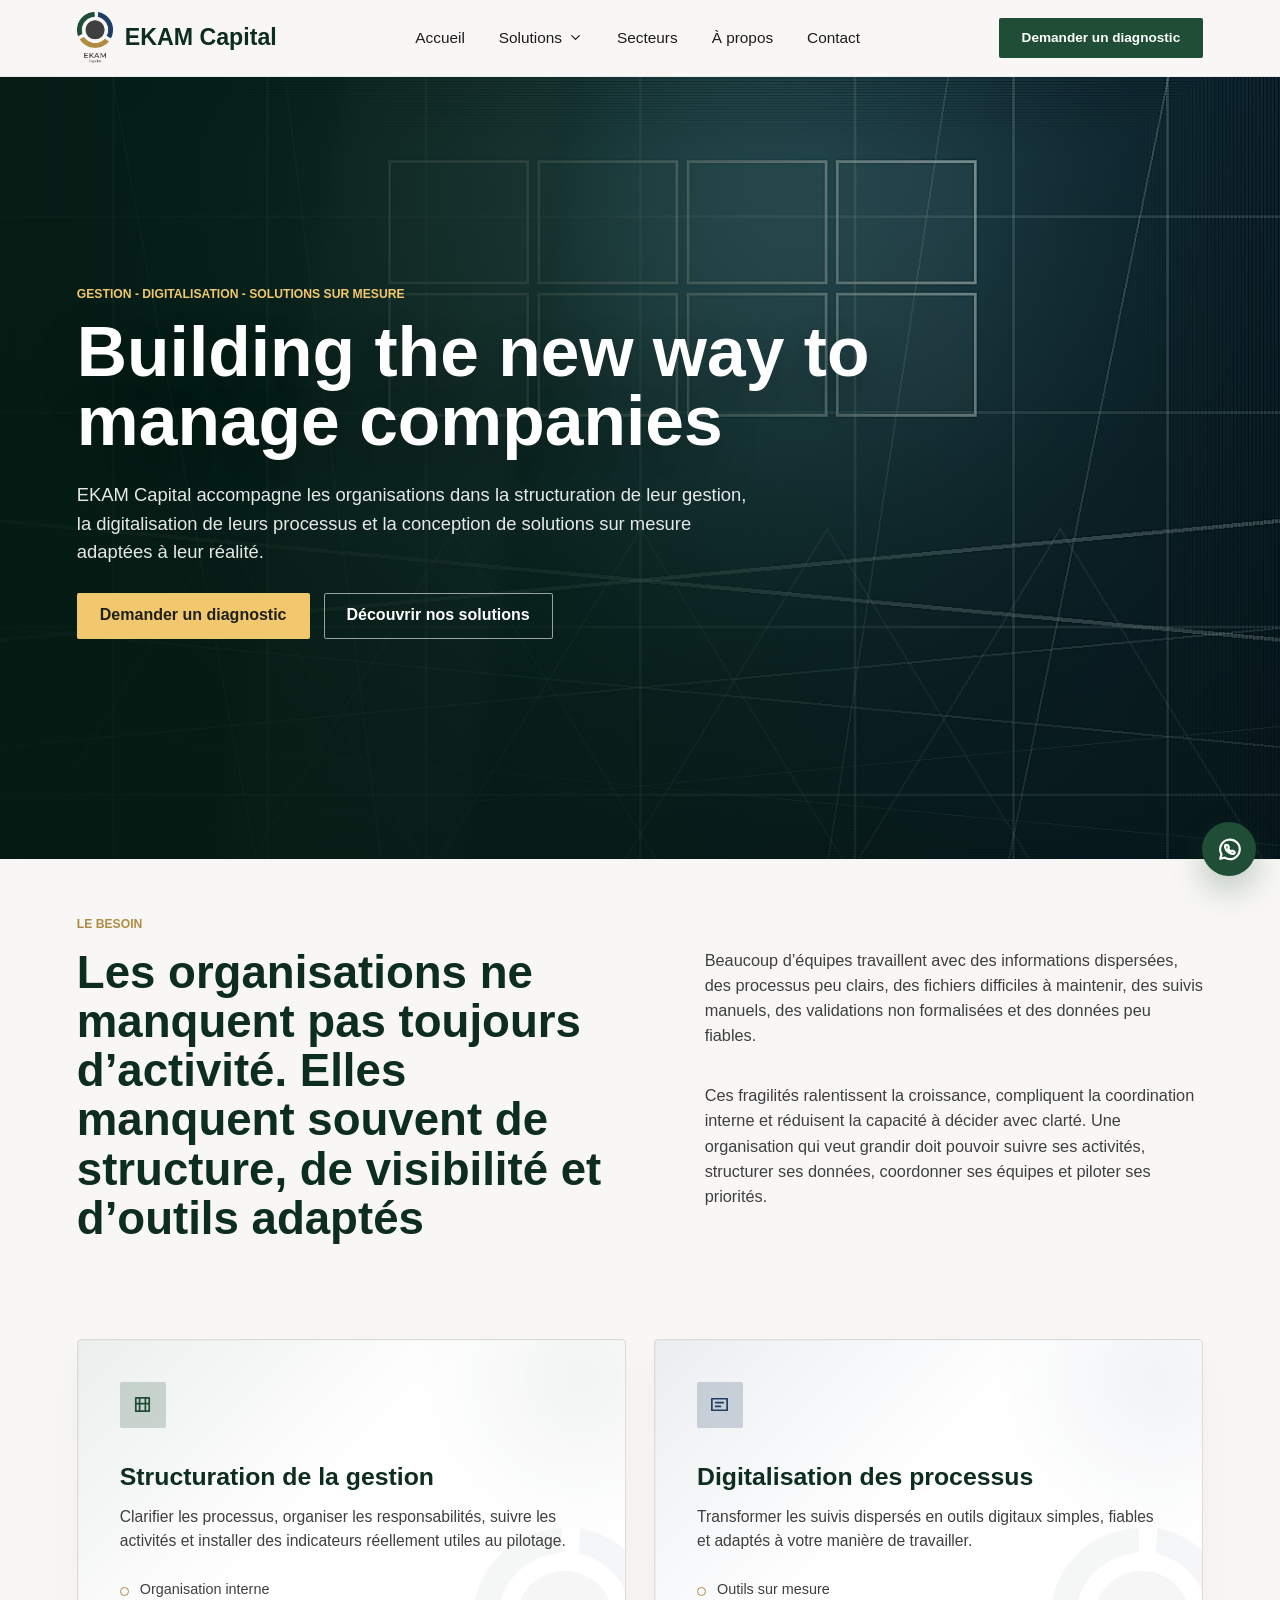
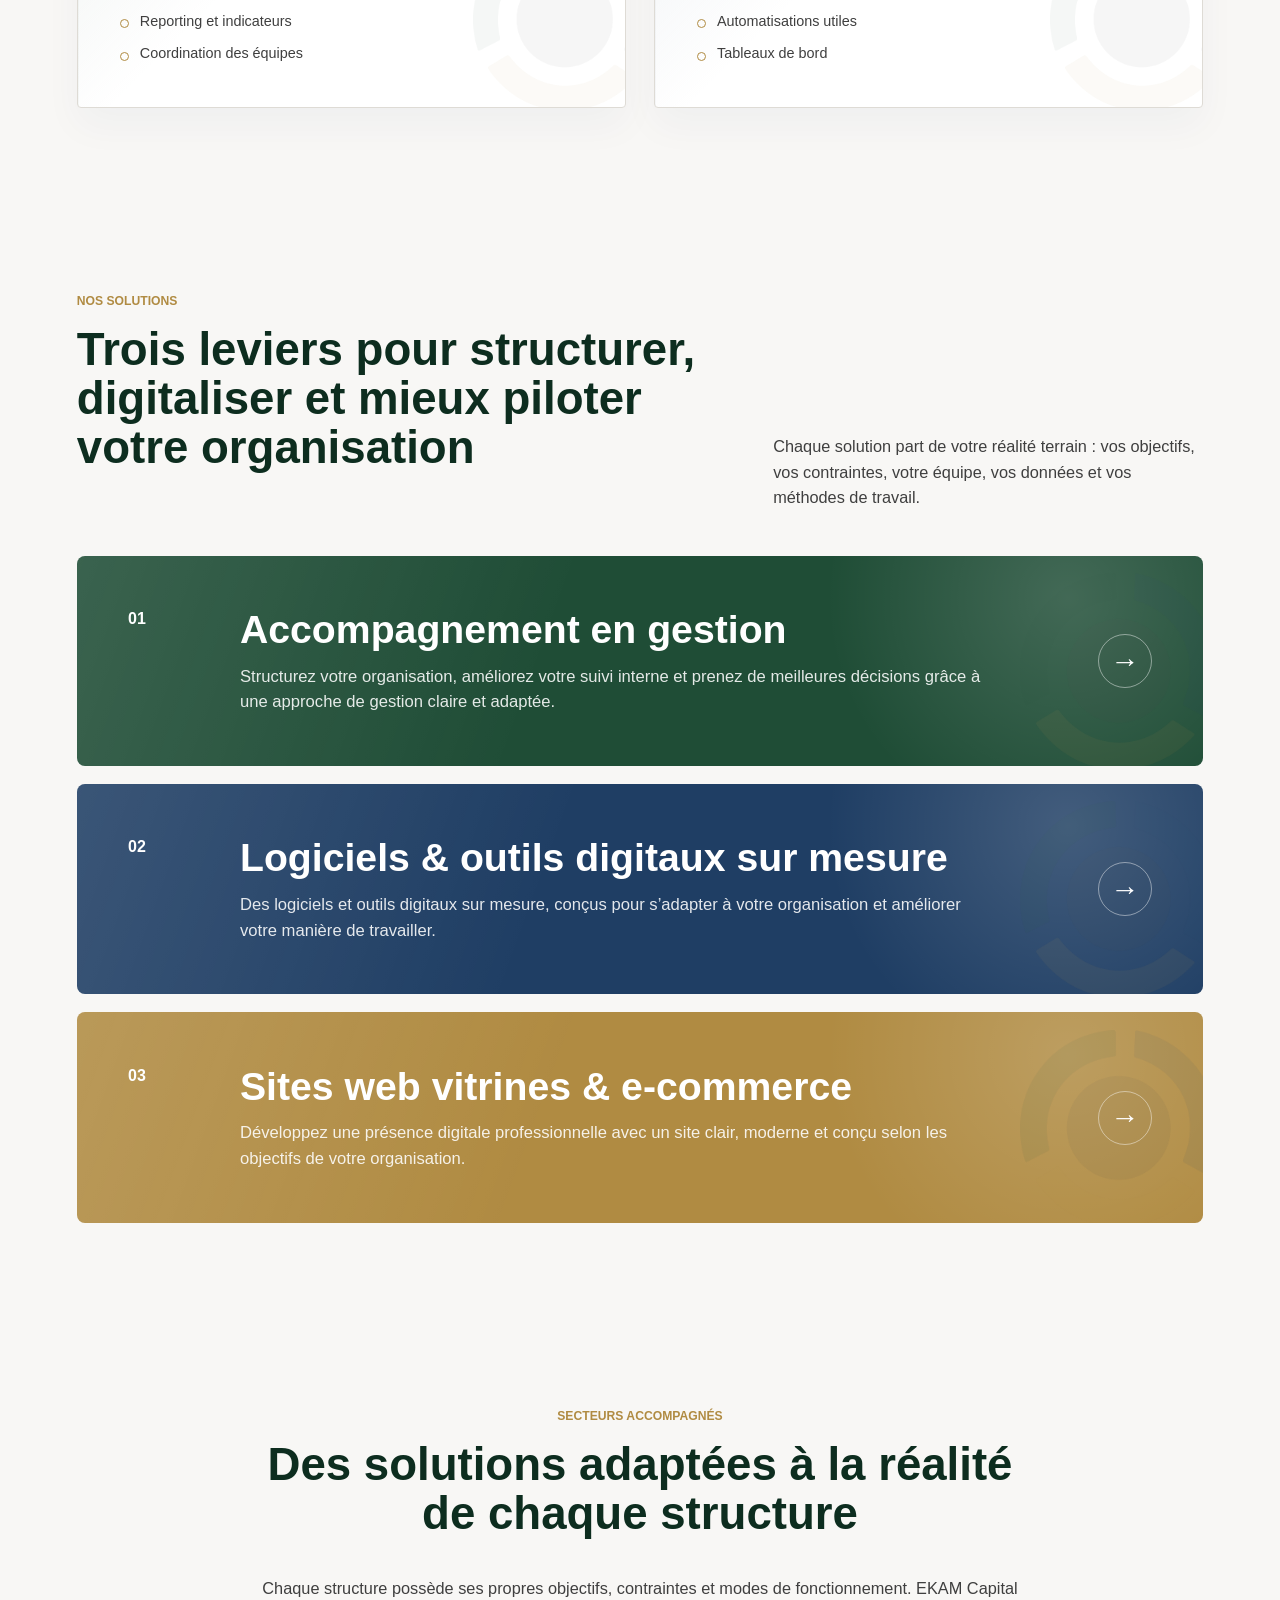
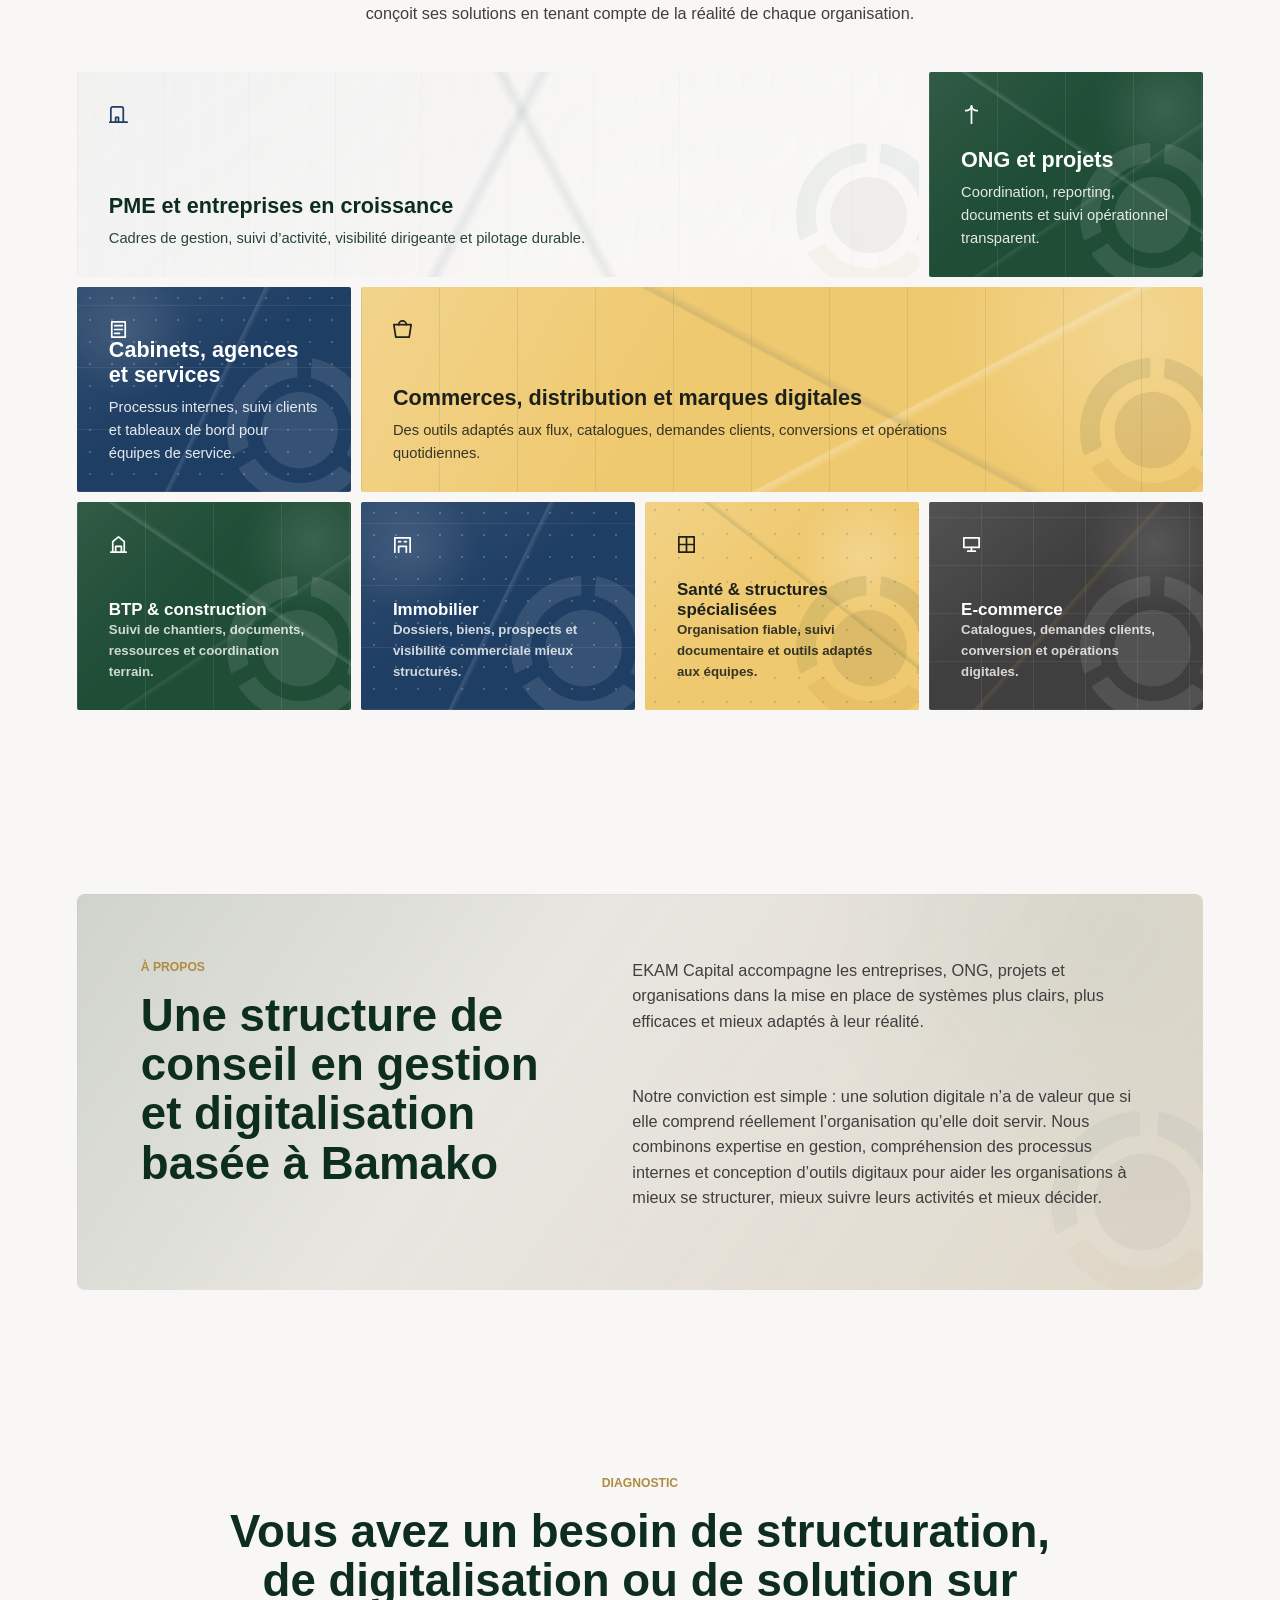
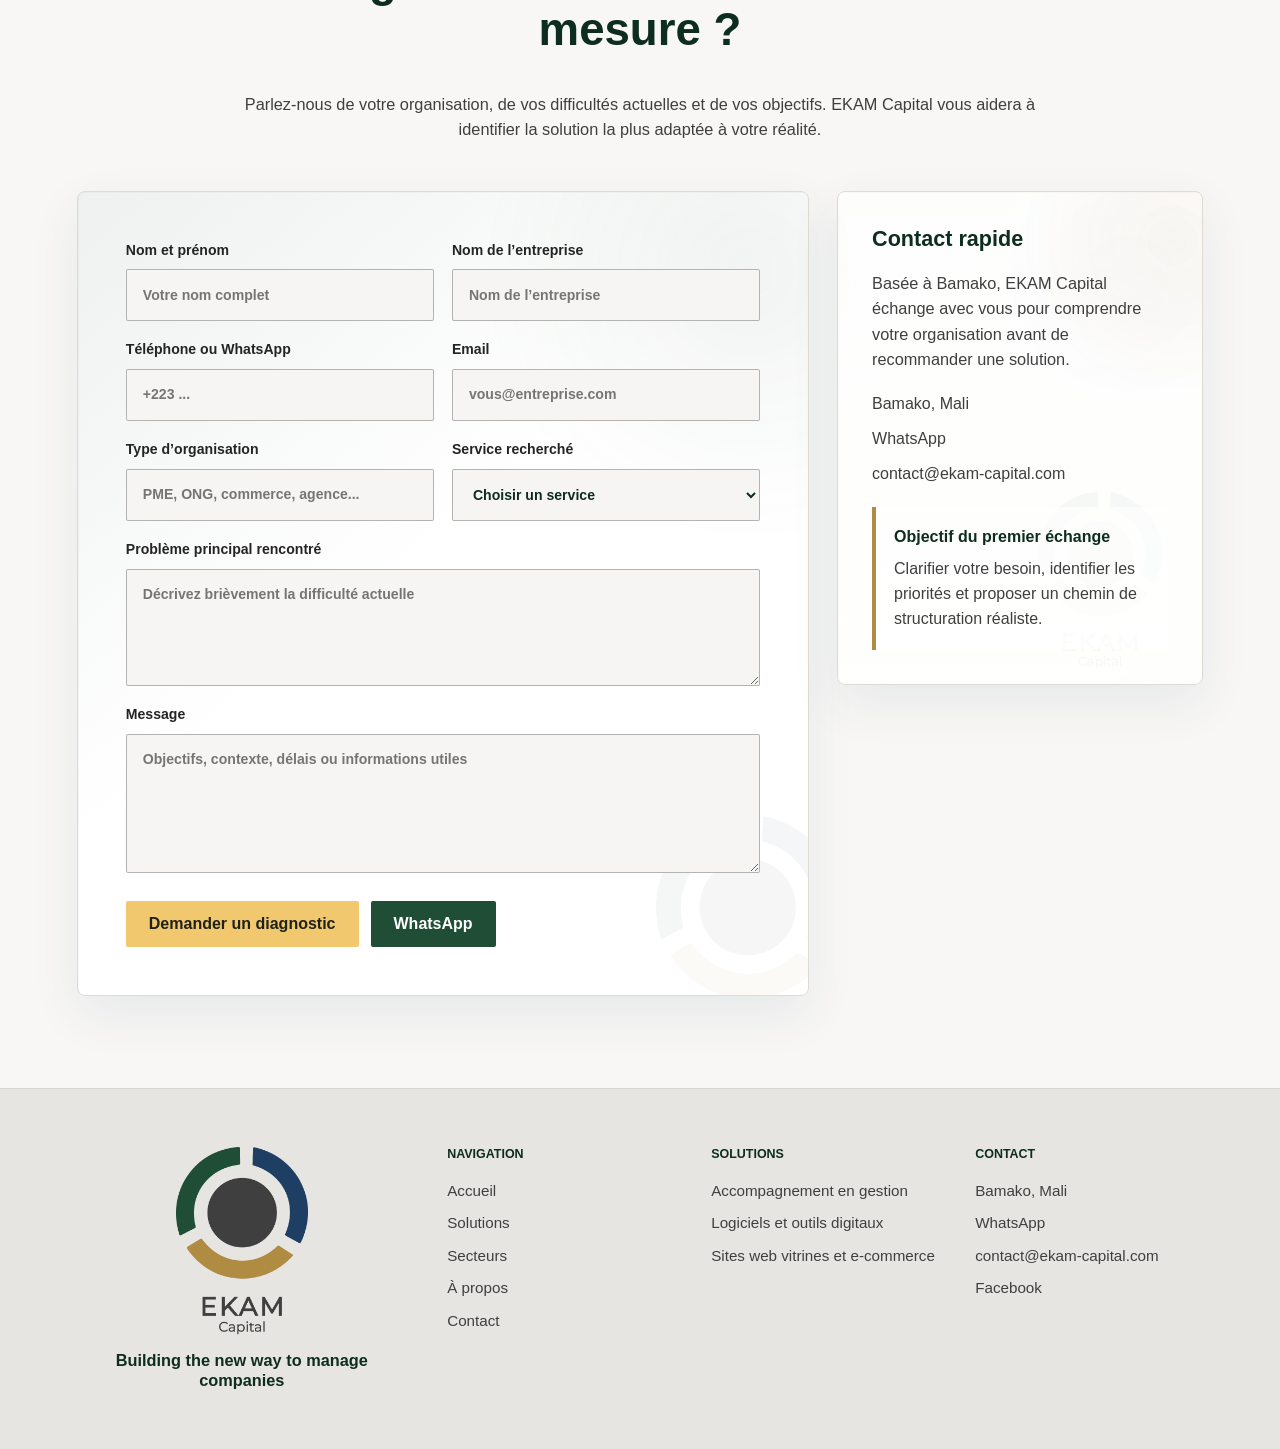
==== commit e493e62d: "Remove footer slogan period" ====
--- a/index.html
+++ b/index.html
@@ -373,7 +373,7 @@
     <footer class="site-footer">
       <div class="footer-brand">
         <img src="assets/ekam-logo.png" alt="EKAM Capital" />
-        <p>Building the new way to manage companies.</p>
+        <p>Building the new way to manage companies</p>
       </div>
       <div class="footer-column">
         <h3>Navigation</h3>
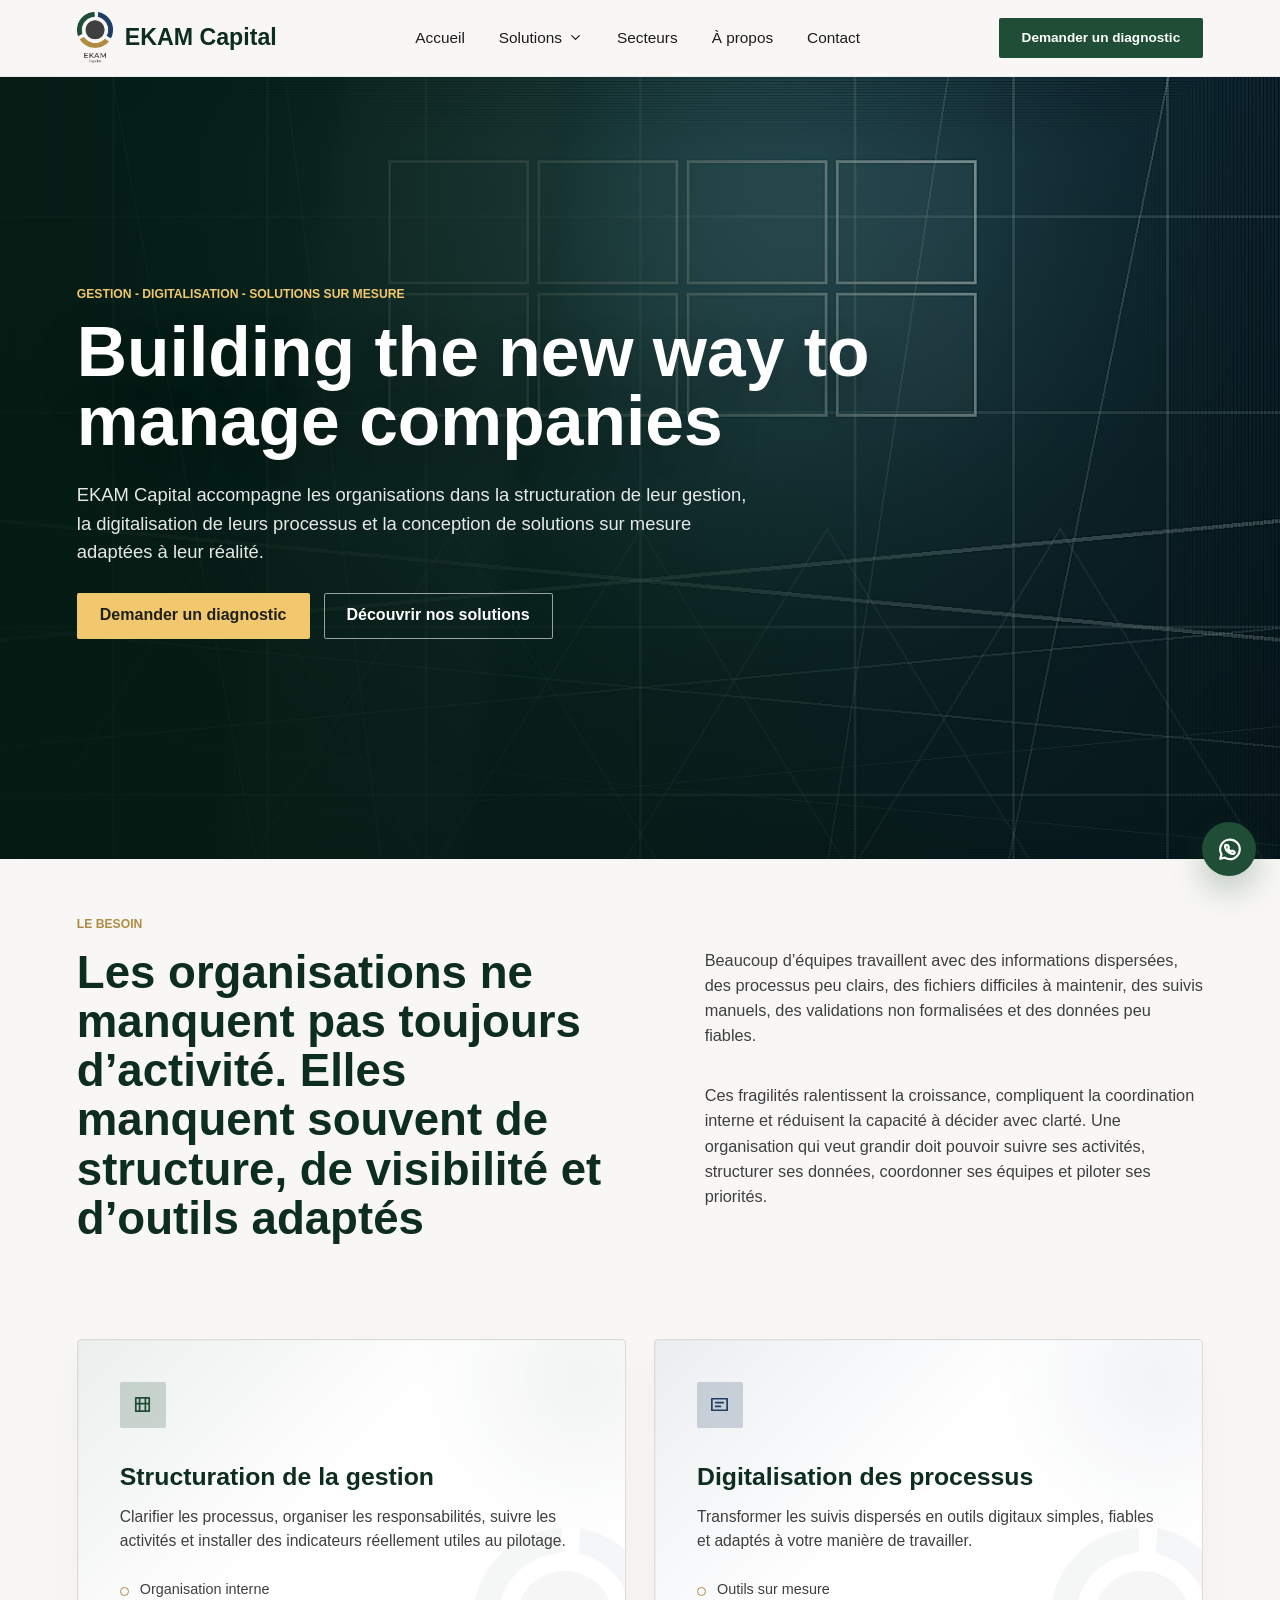
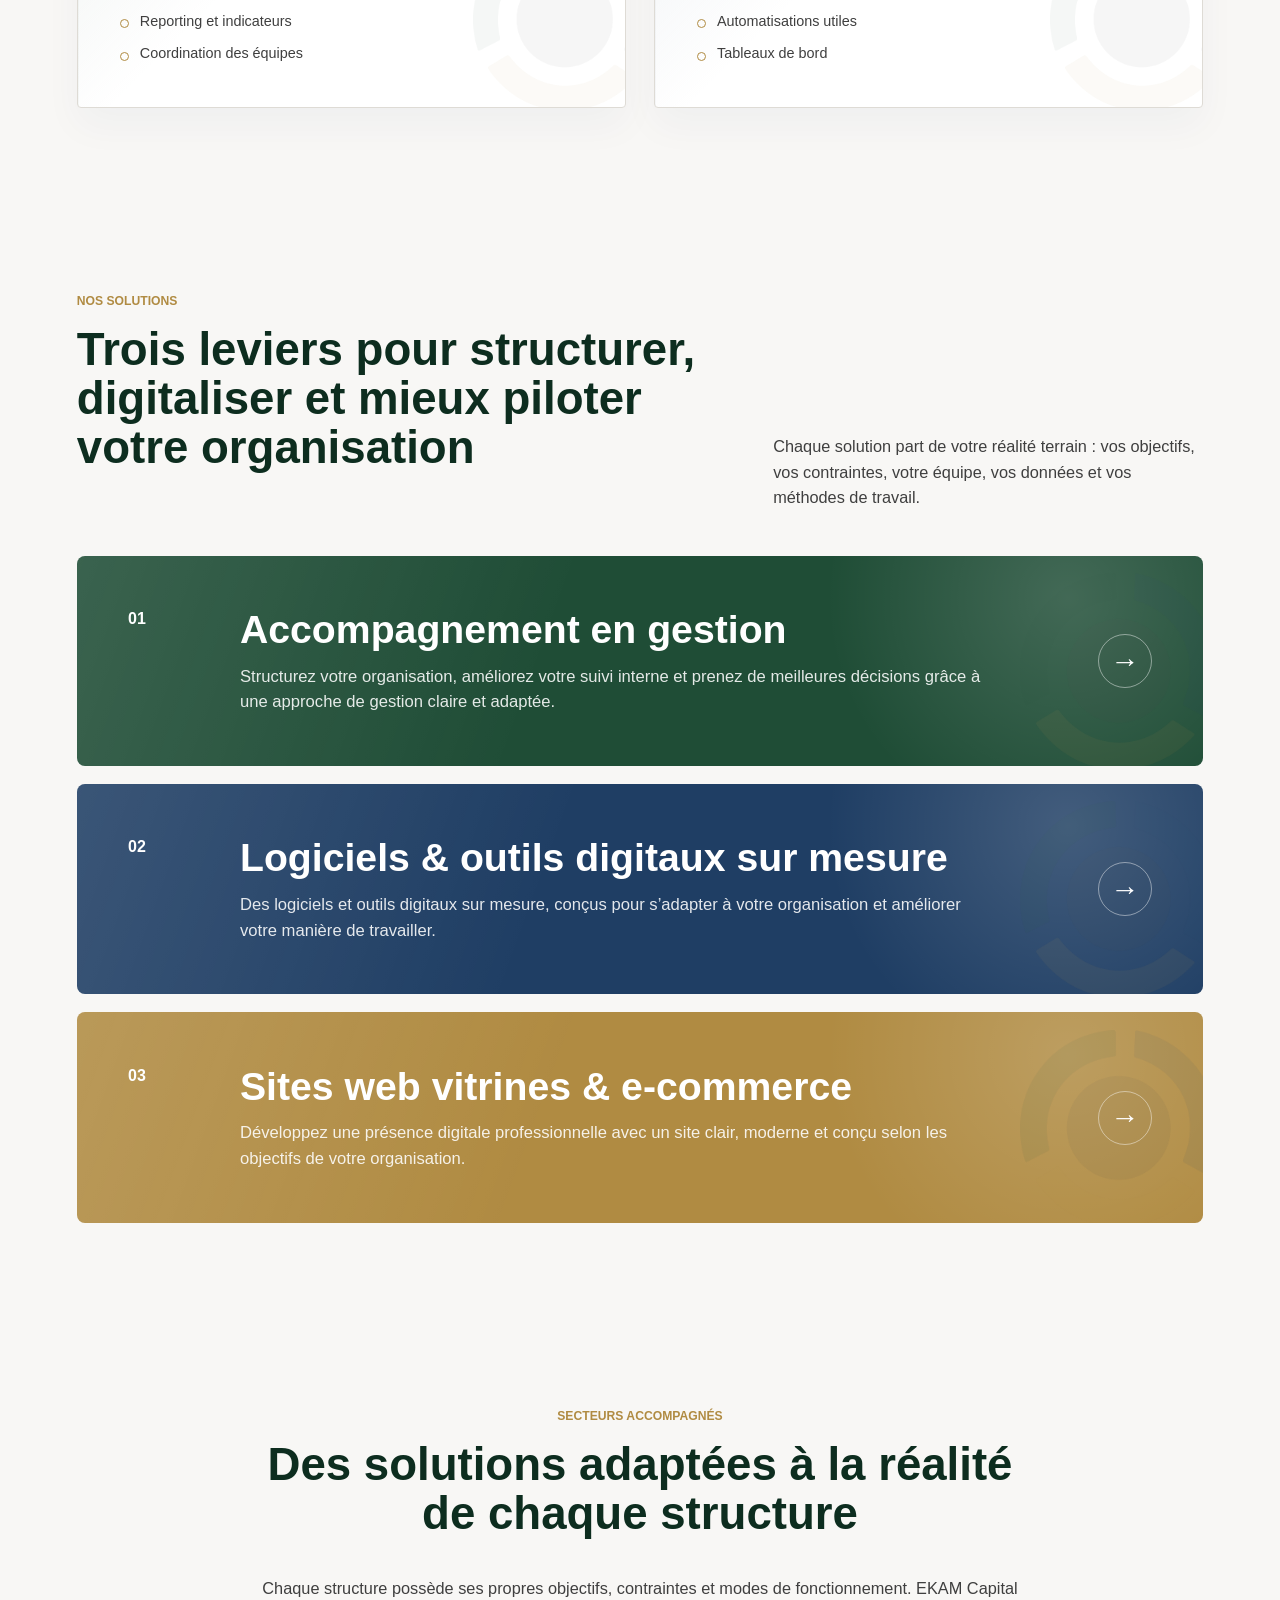
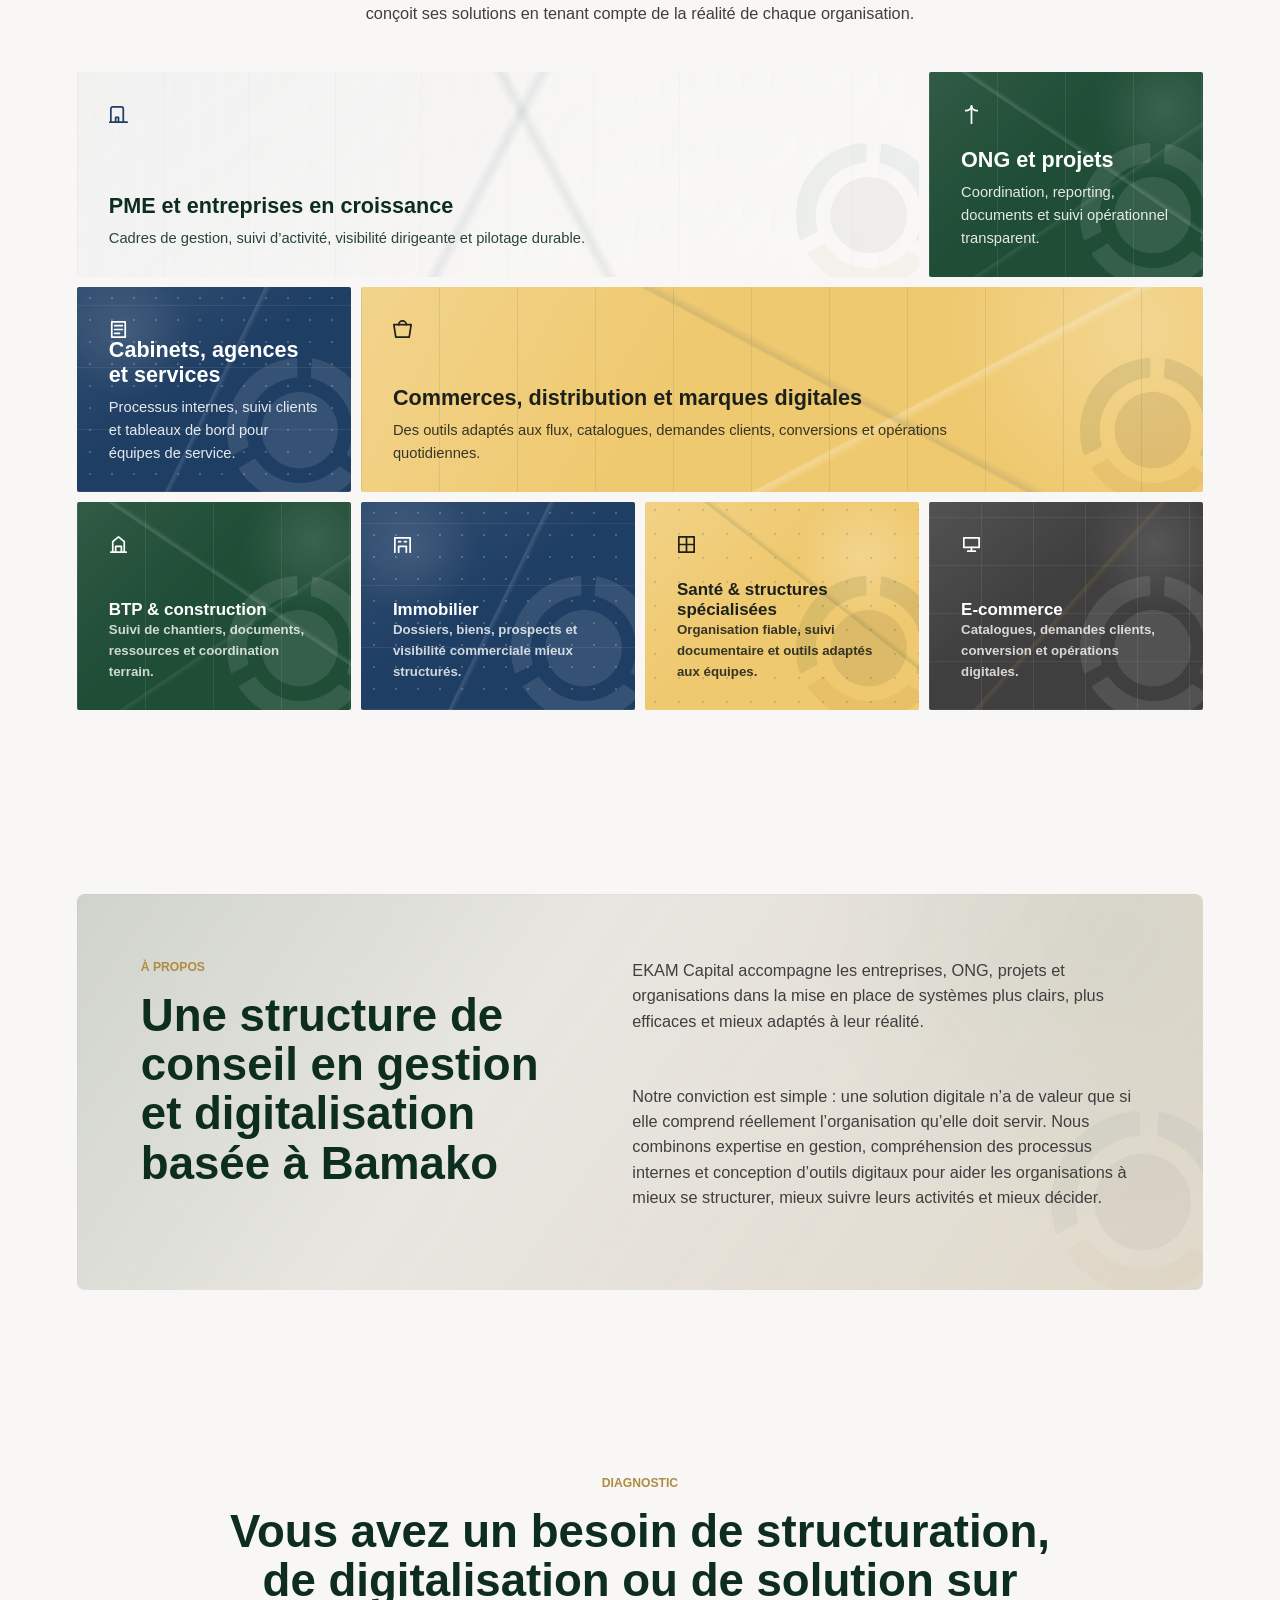
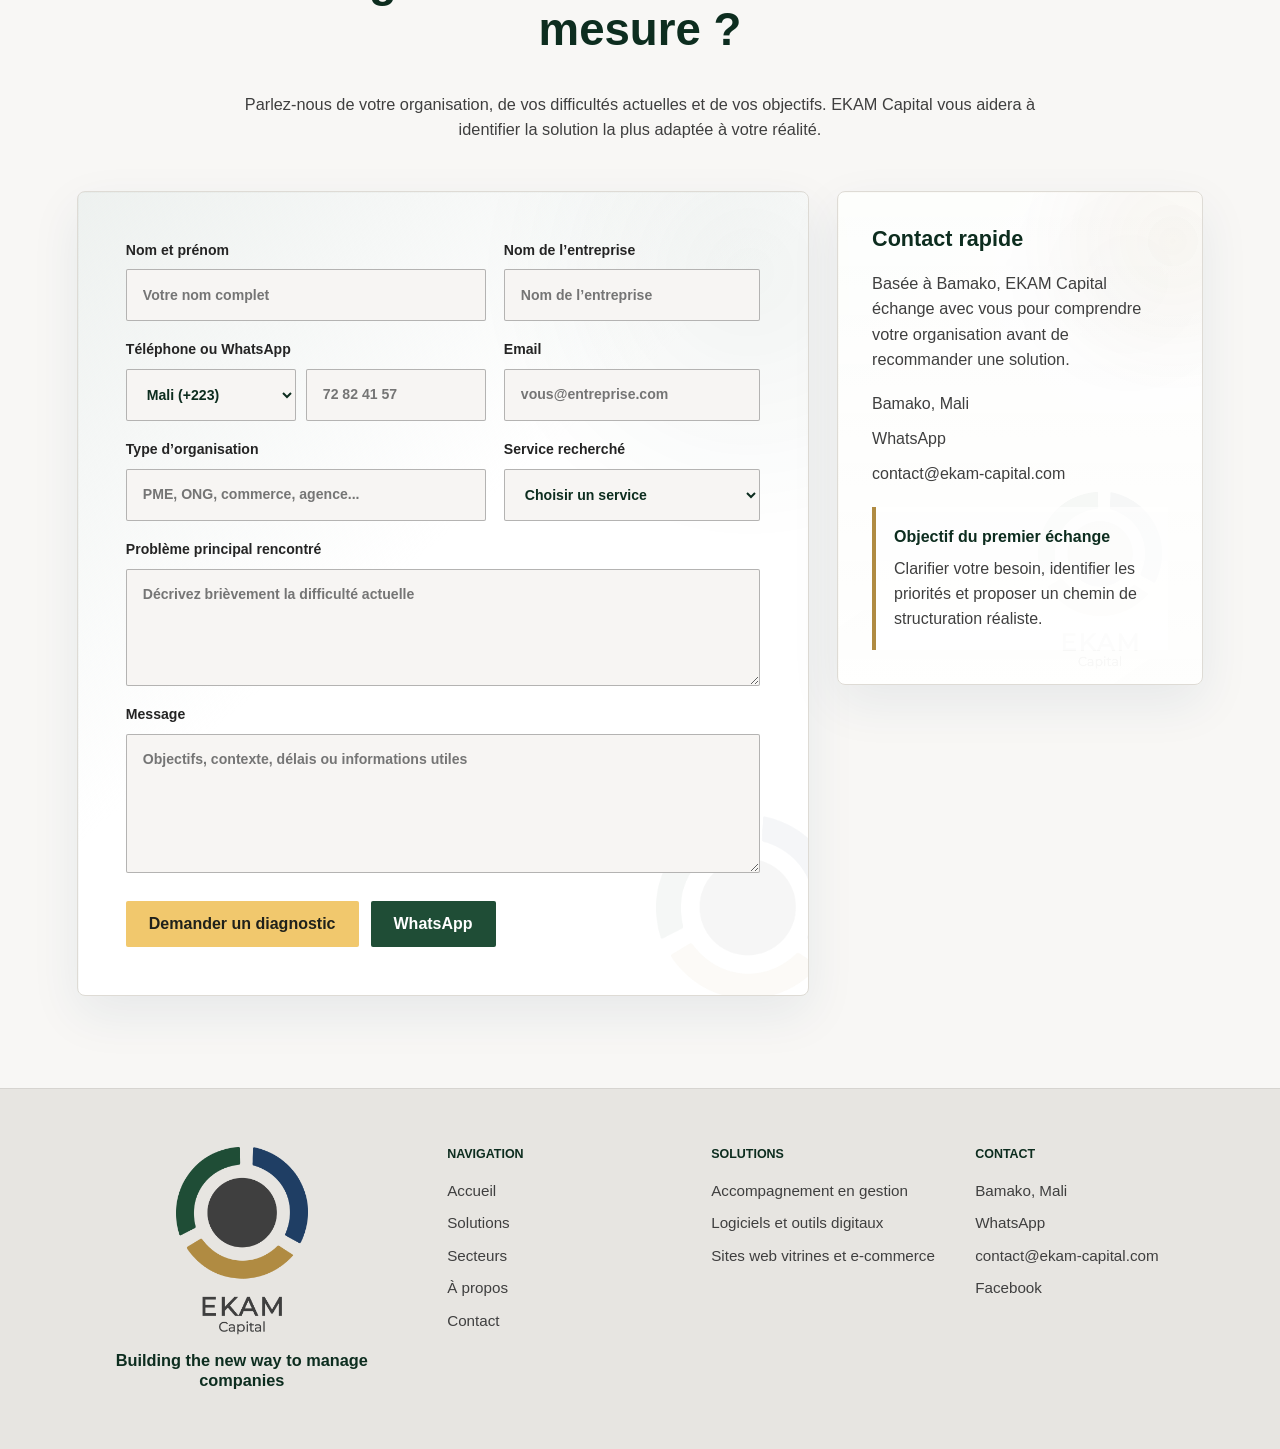
==== commit 79e29b68: "Improve contact phone autofill" ====
--- a/index.html
+++ b/index.html
@@ -12,9 +12,24 @@
     <link rel="icon" type="image/svg+xml" href="/favicon.svg" />
     <link rel="icon" type="image/png" sizes="96x96" href="/assets/favicon-96.png" />
     <link rel="apple-touch-icon" href="/assets/apple-touch-icon.png" />
+    <!-- Meta Pixel Code -->
+    <script>
+      !function(f,b,e,v,n,t,s)
+      {if(f.fbq)return;n=f.fbq=function(){n.callMethod?
+      n.callMethod.apply(n,arguments):n.queue.push(arguments)};
+      if(!f._fbq)f._fbq=n;n.push=n;n.loaded=!0;n.version='2.0';
+      n.queue=[];t=b.createElement(e);t.async=!0;
+      t.src=v;s=b.getElementsByTagName(e)[0];
+      s.parentNode.insertBefore(t,s)}(window, document,'script',
+      'https://connect.facebook.net/en_US/fbevents.js');
+      fbq('init', '2180127589476323');
+      fbq('track', 'PageView');
+    </script>
+    <!-- End Meta Pixel Code -->
     <link rel="stylesheet" href="styles.css" />
   </head>
   <body>
+    <noscript><img height="1" width="1" style="display:none" src="https://www.facebook.com/tr?id=2180127589476323&ev=PageView&noscript=1" /></noscript>
     <header class="site-header">
       <a class="brand" href="index.html" aria-label="Accueil EKAM Capital">
         <img src="assets/ekam-logo.png" alt="EKAM Capital" />
@@ -287,24 +302,48 @@
         </div>
 
         <div class="contact-layout">
-          <form class="contact-form" action="send-diagnostic.php" method="post">
+          <form class="contact-form" action="send-diagnostic.php" method="post" autocomplete="on">
             <div class="form-grid">
               <input class="form-honeypot" type="text" name="website" tabindex="-1" autocomplete="off" aria-hidden="true" />
               <label>
                 Nom et prénom
-                <input type="text" name="nom" placeholder="Votre nom complet" required />
+                <input type="text" name="nom" placeholder="Votre nom complet" autocomplete="name" required />
               </label>
               <label>
                 Nom de l’entreprise
-                <input type="text" name="entreprise" placeholder="Nom de l’entreprise" required />
+                <input type="text" name="entreprise" placeholder="Nom de l’entreprise" autocomplete="organization" required />
               </label>
               <label>
                 Téléphone ou WhatsApp
-                <input type="tel" name="telephone" placeholder="+223 ..." required />
+                <div class="phone-field">
+                  <select name="indicatif" aria-label="Pays et indicatif téléphonique" autocomplete="tel-country-code" required>
+                    <option value="+223" data-example="72 82 41 57" selected>Mali (+223)</option>
+                    <option value="+226" data-example="70 00 00 00">Burkina Faso (+226)</option>
+                    <option value="+225" data-example="07 00 00 00 00">Côte d’Ivoire (+225)</option>
+                    <option value="+221" data-example="77 000 00 00">Sénégal (+221)</option>
+                    <option value="+224" data-example="622 00 00 00">Guinée (+224)</option>
+                    <option value="+227" data-example="90 00 00 00">Niger (+227)</option>
+                    <option value="+222" data-example="22 00 00 00">Mauritanie (+222)</option>
+                    <option value="+229" data-example="01 60 00 00 00">Bénin (+229)</option>
+                    <option value="+228" data-example="90 00 00 00">Togo (+228)</option>
+                    <option value="+233" data-example="24 000 0000">Ghana (+233)</option>
+                    <option value="+234" data-example="801 234 5678">Nigeria (+234)</option>
+                    <option value="+237" data-example="6 70 00 00 00">Cameroun (+237)</option>
+                    <option value="+212" data-example="06 12 34 56 78">Maroc (+212)</option>
+                    <option value="+213" data-example="0550 00 00 00">Algérie (+213)</option>
+                    <option value="+216" data-example="20 000 000">Tunisie (+216)</option>
+                    <option value="+33" data-example="06 12 34 56 78">France (+33)</option>
+                    <option value="+32" data-example="0470 00 00 00">Belgique (+32)</option>
+                    <option value="+41" data-example="078 000 00 00">Suisse (+41)</option>
+                    <option value="+1" data-example="514 000 0000">Canada (+1)</option>
+                    <option value="+1" data-example="202 555 0100">États-Unis (+1)</option>
+                  </select>
+                  <input type="tel" name="telephone" placeholder="72 82 41 57" inputmode="tel" autocomplete="tel-national" required />
+                </div>
               </label>
               <label>
                 Email
-                <input type="email" name="email" placeholder="vous@entreprise.com" />
+                <input type="email" name="email" placeholder="vous@entreprise.com" autocomplete="email" />
               </label>
               <label>
                 Type d’organisation
--- a/styles.css
+++ b/styles.css
@@ -1065,6 +1065,17 @@
   padding: 0 16px;
 }
 
+.phone-field {
+  display: grid;
+  grid-template-columns: minmax(170px, 0.9fr) minmax(180px, 1fr);
+  gap: 10px;
+}
+
+.phone-field select,
+.phone-field input {
+  min-width: 0;
+}
+
 textarea {
   resize: vertical;
   padding: 14px 16px;
@@ -1753,6 +1764,7 @@
   .feature-grid,
   .method-steps,
   .form-grid,
+  .phone-field,
   .site-footer {
     grid-template-columns: 1fr;
   }
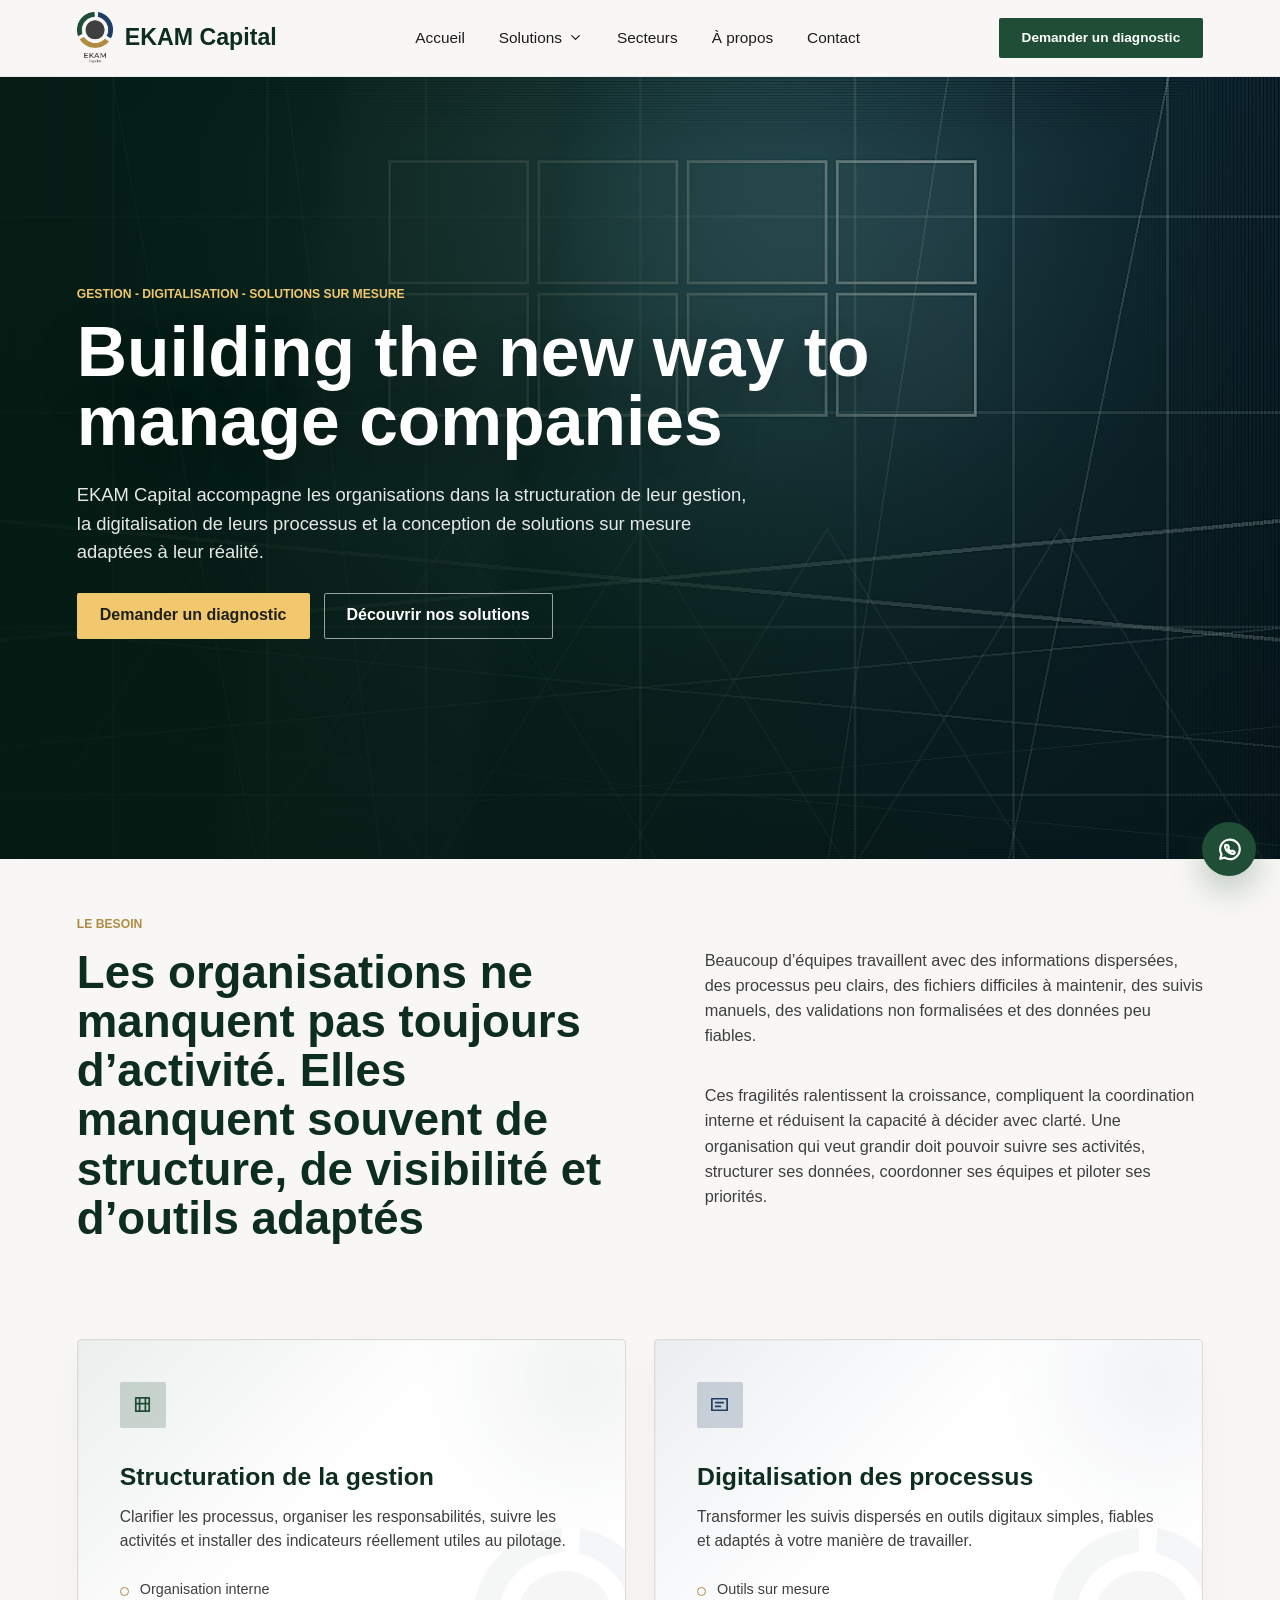
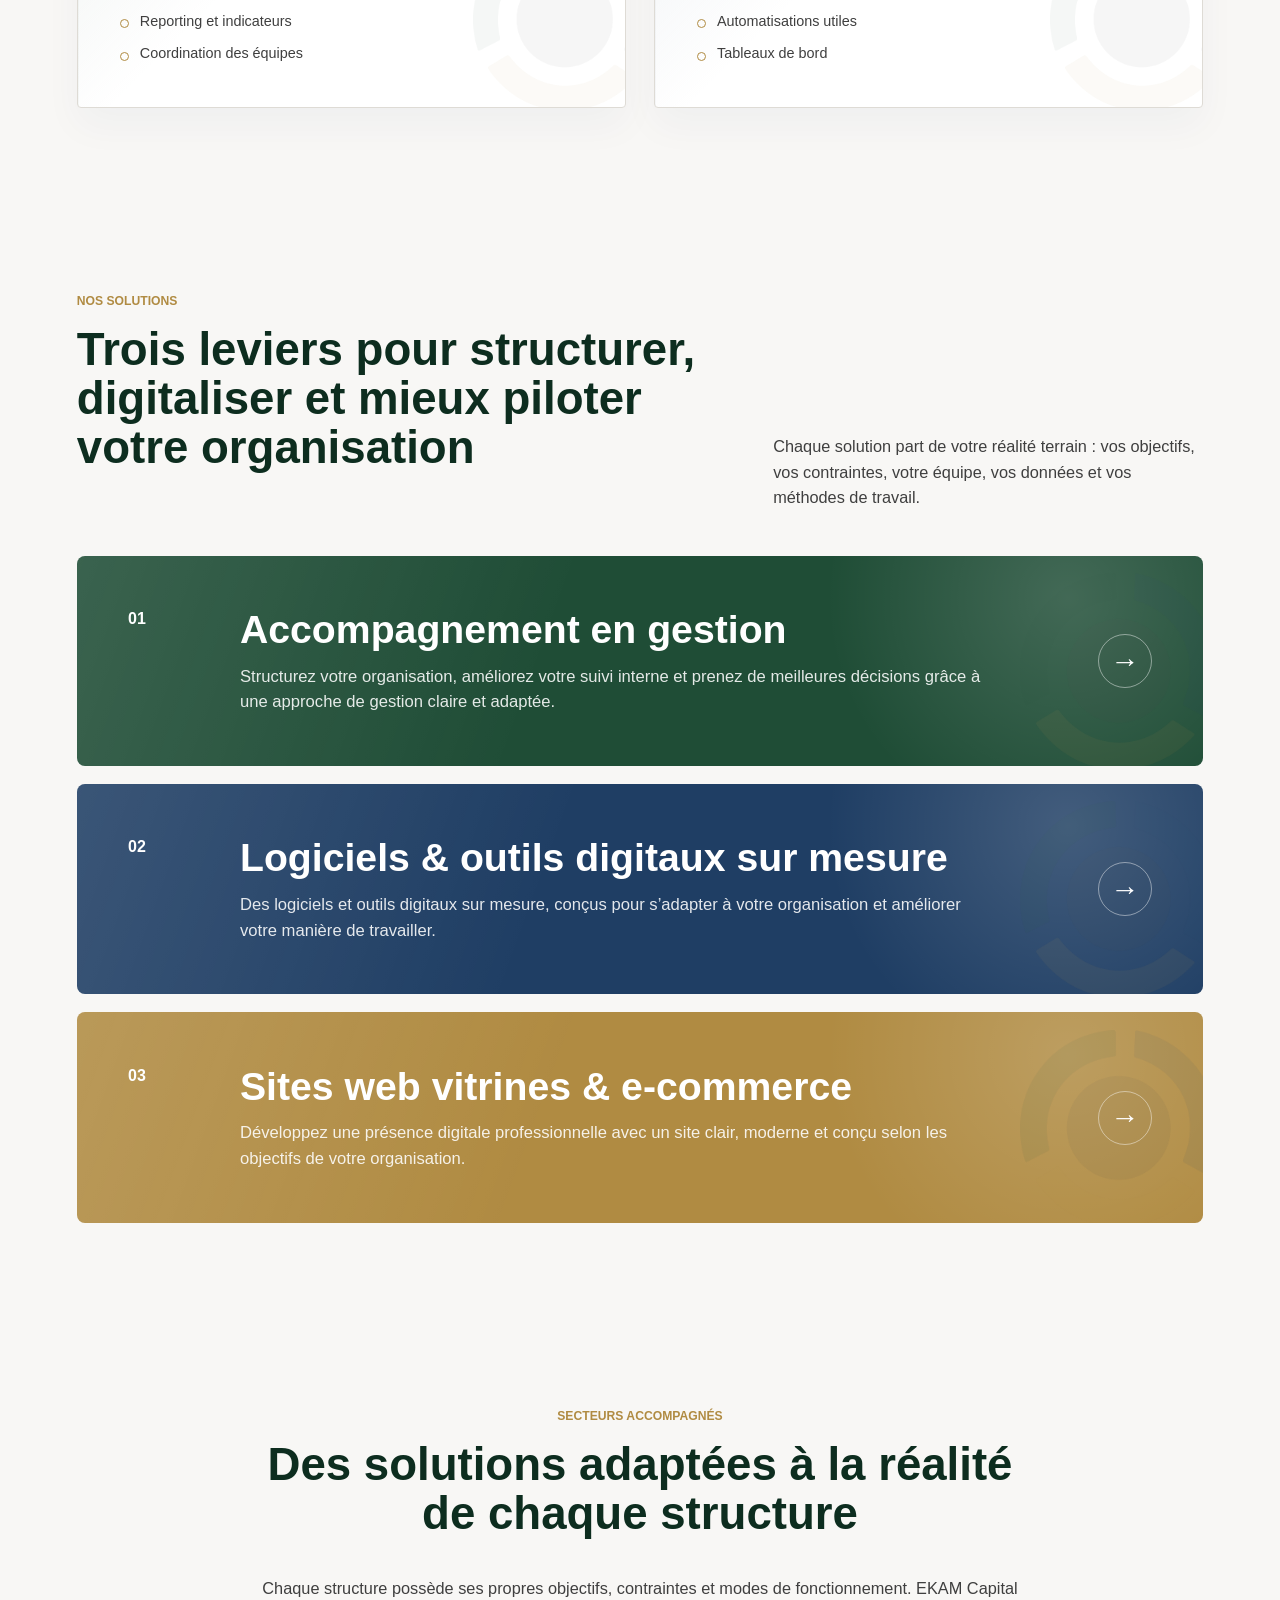
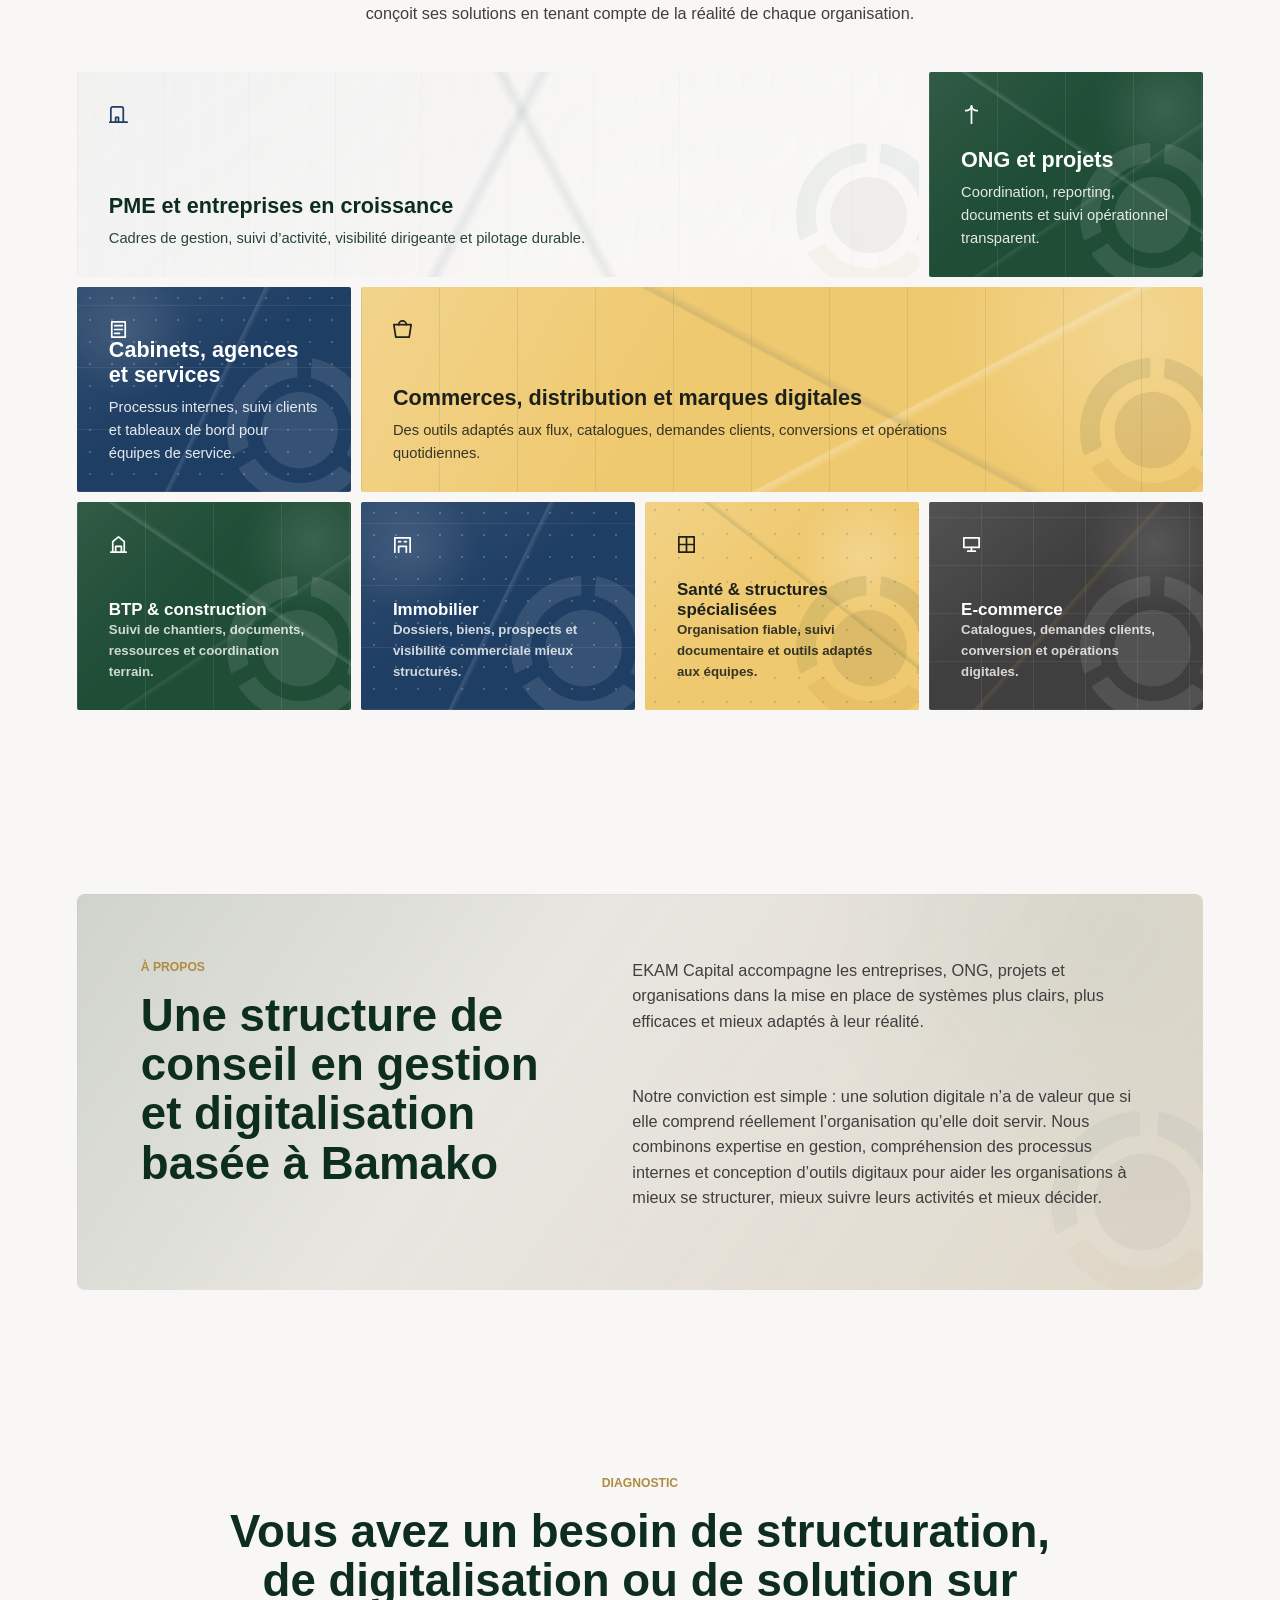
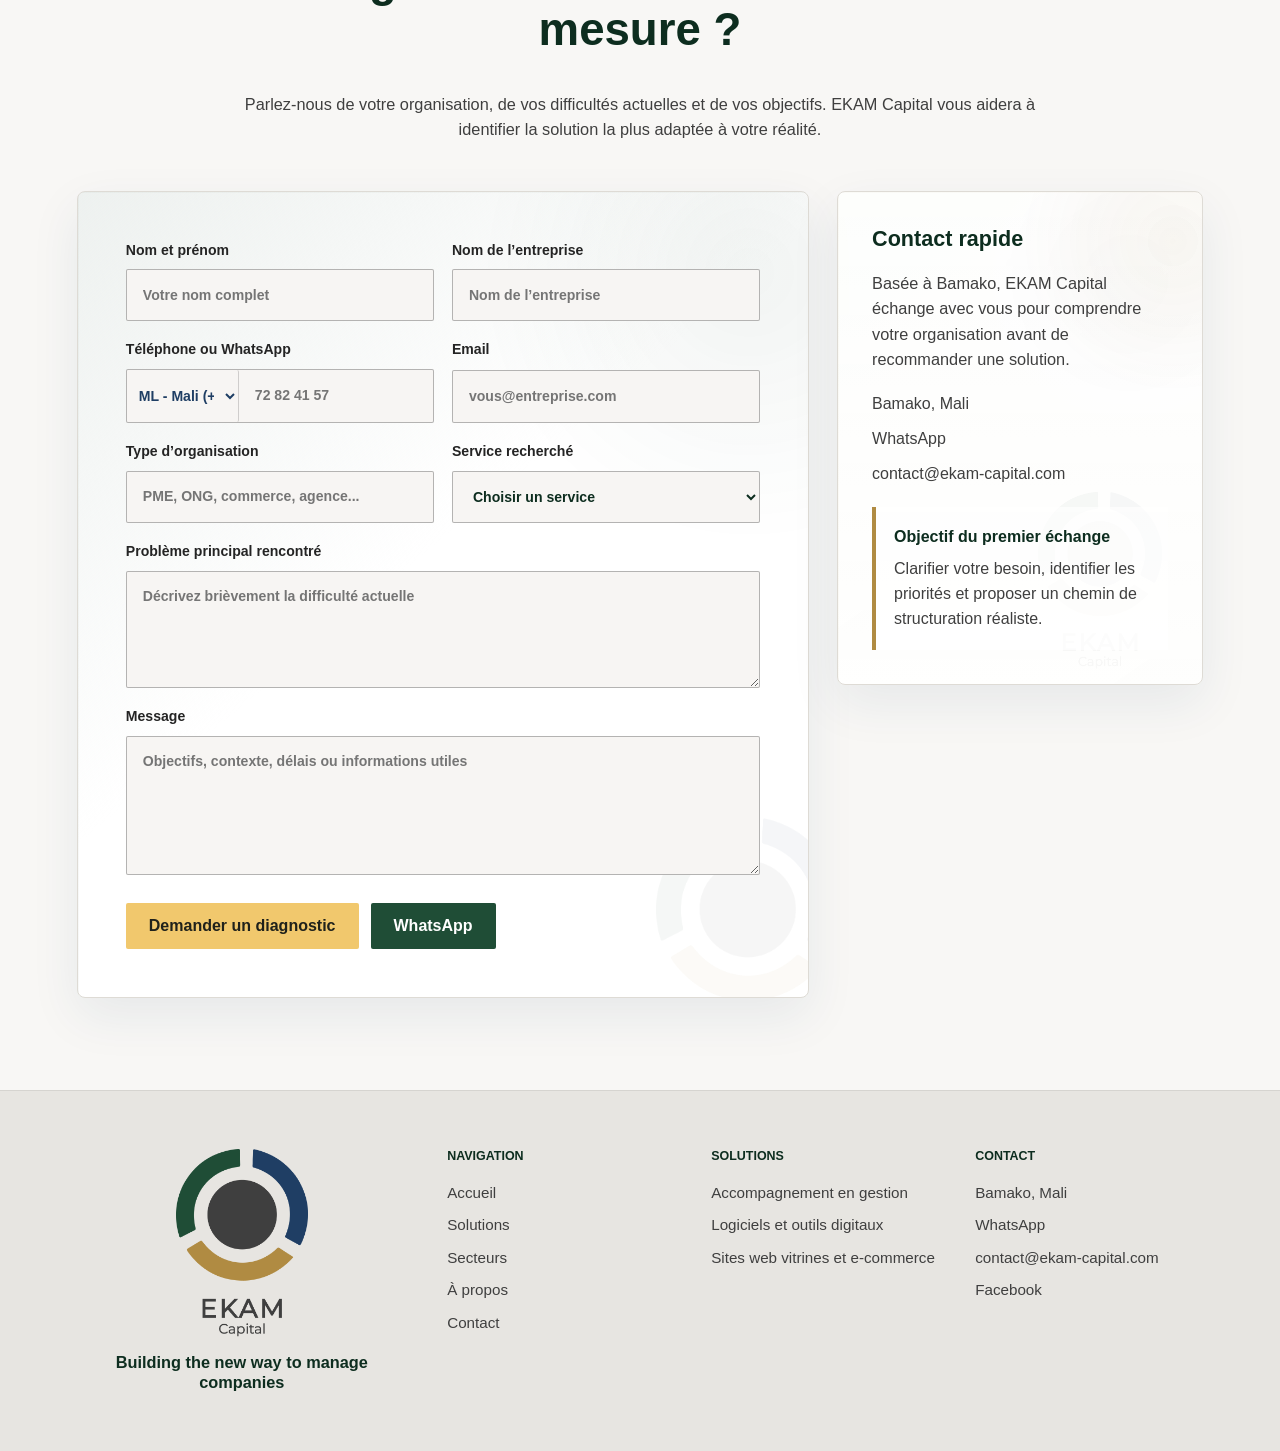
==== commit 537745e3: "Refine contact phone selector" ====
--- a/index.html
+++ b/index.html
@@ -317,26 +317,26 @@
                 Téléphone ou WhatsApp
                 <div class="phone-field">
                   <select name="indicatif" aria-label="Pays et indicatif téléphonique" autocomplete="tel-country-code" required>
-                    <option value="+223" data-example="72 82 41 57" selected>Mali (+223)</option>
-                    <option value="+226" data-example="70 00 00 00">Burkina Faso (+226)</option>
-                    <option value="+225" data-example="07 00 00 00 00">Côte d’Ivoire (+225)</option>
-                    <option value="+221" data-example="77 000 00 00">Sénégal (+221)</option>
-                    <option value="+224" data-example="622 00 00 00">Guinée (+224)</option>
-                    <option value="+227" data-example="90 00 00 00">Niger (+227)</option>
-                    <option value="+222" data-example="22 00 00 00">Mauritanie (+222)</option>
-                    <option value="+229" data-example="01 60 00 00 00">Bénin (+229)</option>
-                    <option value="+228" data-example="90 00 00 00">Togo (+228)</option>
-                    <option value="+233" data-example="24 000 0000">Ghana (+233)</option>
-                    <option value="+234" data-example="801 234 5678">Nigeria (+234)</option>
-                    <option value="+237" data-example="6 70 00 00 00">Cameroun (+237)</option>
-                    <option value="+212" data-example="06 12 34 56 78">Maroc (+212)</option>
-                    <option value="+213" data-example="0550 00 00 00">Algérie (+213)</option>
-                    <option value="+216" data-example="20 000 000">Tunisie (+216)</option>
-                    <option value="+33" data-example="06 12 34 56 78">France (+33)</option>
-                    <option value="+32" data-example="0470 00 00 00">Belgique (+32)</option>
-                    <option value="+41" data-example="078 000 00 00">Suisse (+41)</option>
-                    <option value="+1" data-example="514 000 0000">Canada (+1)</option>
-                    <option value="+1" data-example="202 555 0100">États-Unis (+1)</option>
+                    <option value="+223" data-example="72 82 41 57" selected>ML - Mali (+223)</option>
+                    <option value="+226" data-example="70 00 00 00">BF - Burkina Faso (+226)</option>
+                    <option value="+225" data-example="07 00 00 00 00">CI - Côte d’Ivoire (+225)</option>
+                    <option value="+221" data-example="77 000 00 00">SN - Sénégal (+221)</option>
+                    <option value="+224" data-example="622 00 00 00">GN - Guinée (+224)</option>
+                    <option value="+227" data-example="90 00 00 00">NE - Niger (+227)</option>
+                    <option value="+222" data-example="22 00 00 00">MR - Mauritanie (+222)</option>
+                    <option value="+229" data-example="01 60 00 00 00">BJ - Bénin (+229)</option>
+                    <option value="+228" data-example="90 00 00 00">TG - Togo (+228)</option>
+                    <option value="+233" data-example="24 000 0000">GH - Ghana (+233)</option>
+                    <option value="+234" data-example="801 234 5678">NG - Nigeria (+234)</option>
+                    <option value="+237" data-example="6 70 00 00 00">CM - Cameroun (+237)</option>
+                    <option value="+212" data-example="06 12 34 56 78">MA - Maroc (+212)</option>
+                    <option value="+213" data-example="0550 00 00 00">DZ - Algérie (+213)</option>
+                    <option value="+216" data-example="20 000 000">TN - Tunisie (+216)</option>
+                    <option value="+33" data-example="06 12 34 56 78">FR - France (+33)</option>
+                    <option value="+32" data-example="0470 00 00 00">BE - Belgique (+32)</option>
+                    <option value="+41" data-example="078 000 00 00">CH - Suisse (+41)</option>
+                    <option value="+1" data-example="514 000 0000">CA - Canada (+1)</option>
+                    <option value="+1" data-example="202 555 0100">US - États-Unis (+1)</option>
                   </select>
                   <input type="tel" name="telephone" placeholder="72 82 41 57" inputmode="tel" autocomplete="tel-national" required />
                 </div>
--- a/styles.css
+++ b/styles.css
@@ -1067,13 +1067,44 @@
 
 .phone-field {
   display: grid;
-  grid-template-columns: minmax(170px, 0.9fr) minmax(180px, 1fr);
-  gap: 10px;
+  grid-template-columns: 112px minmax(0, 1fr);
+  overflow: visible;
+  border: 1px solid rgba(63, 63, 63, 0.36);
+  border-radius: 2px;
+  background: #f7f5f3;
+  transition: border-color 160ms ease, box-shadow 160ms ease, background 160ms ease;
 }
 
 .phone-field select,
 .phone-field input {
   min-width: 0;
+  border: 0;
+  background: transparent;
+  box-shadow: none;
+}
+
+.phone-field select {
+  cursor: pointer;
+  border-right: 1px solid rgba(63, 63, 63, 0.22);
+  color: var(--blue);
+  font-weight: 800;
+  padding: 0 8px;
+}
+
+.phone-field input {
+  padding: 0 16px;
+}
+
+.phone-field select:focus,
+.phone-field input:focus {
+  background: transparent;
+  box-shadow: none;
+}
+
+.phone-field:focus-within {
+  border-color: var(--green);
+  background: var(--white);
+  box-shadow: 0 0 0 3px rgba(31, 77, 54, 0.12);
 }
 
 textarea {
@@ -1764,7 +1795,6 @@
   .feature-grid,
   .method-steps,
   .form-grid,
-  .phone-field,
   .site-footer {
     grid-template-columns: 1fr;
   }
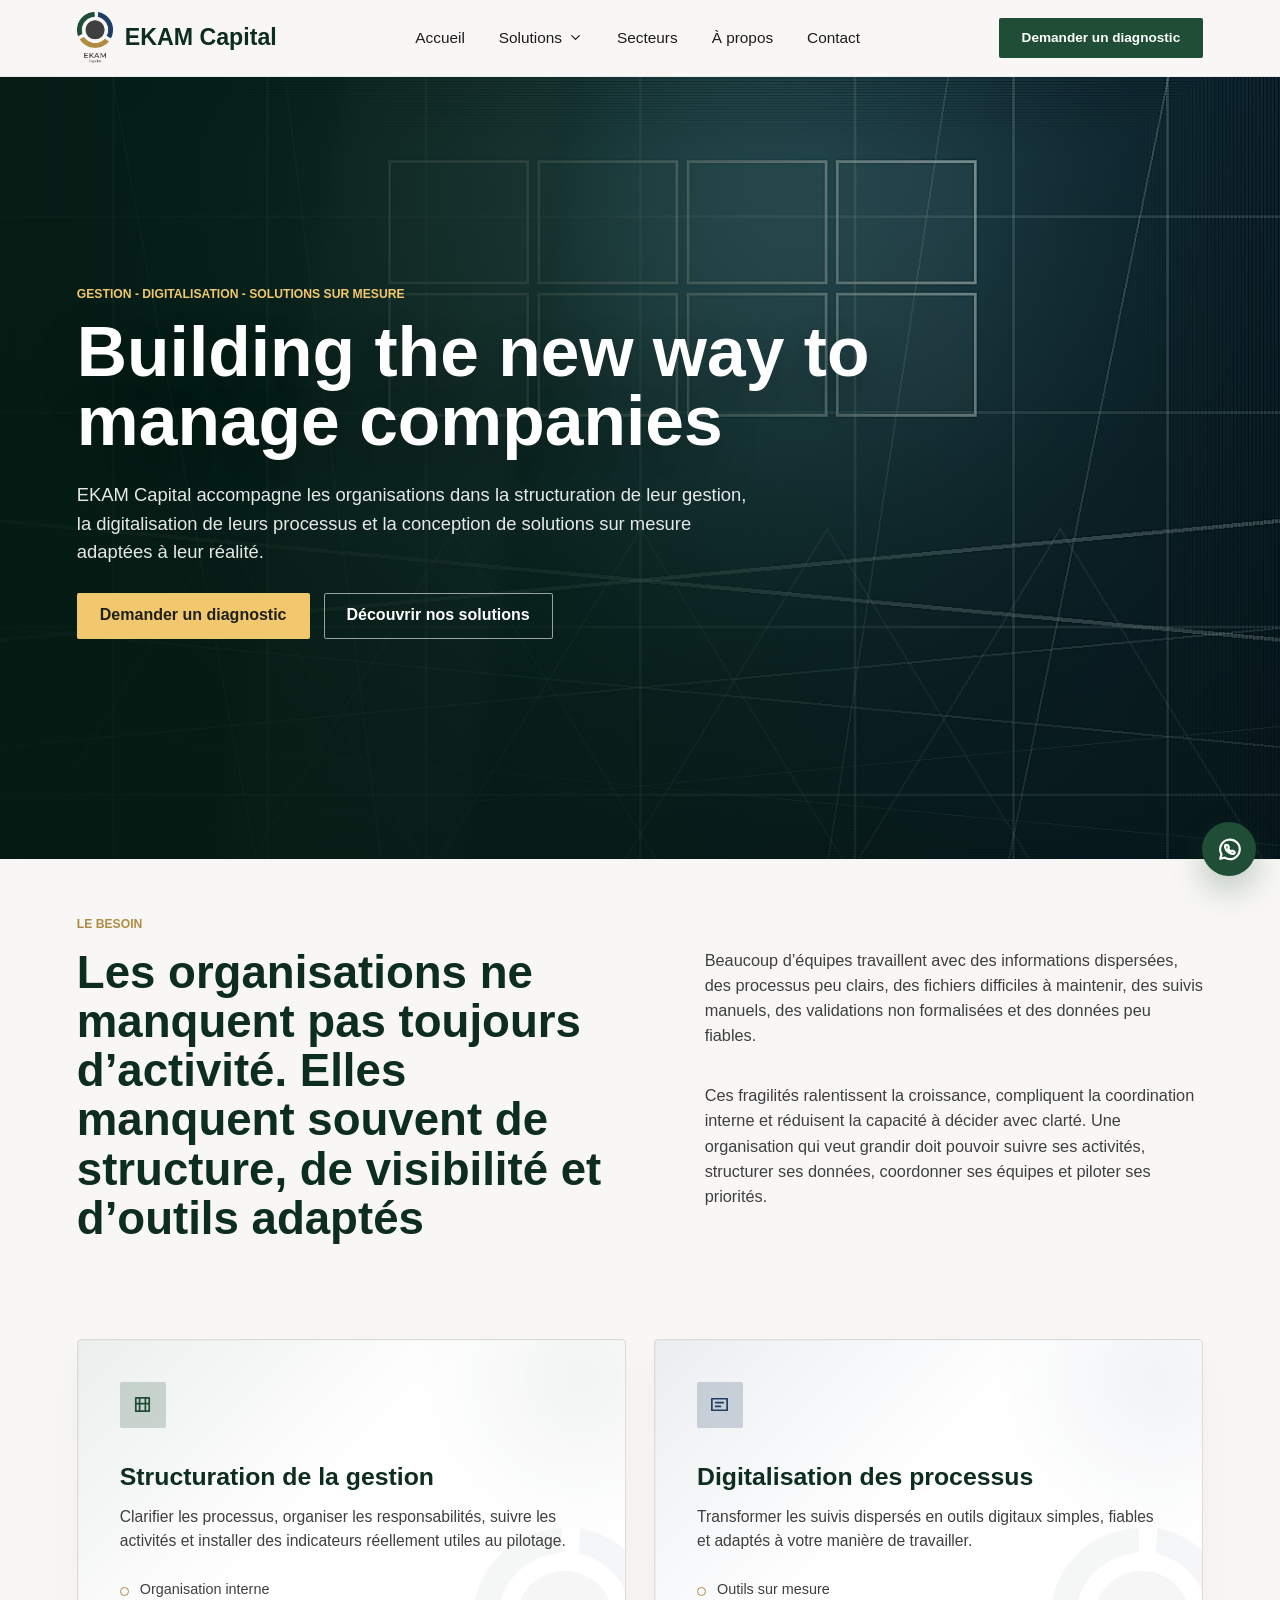
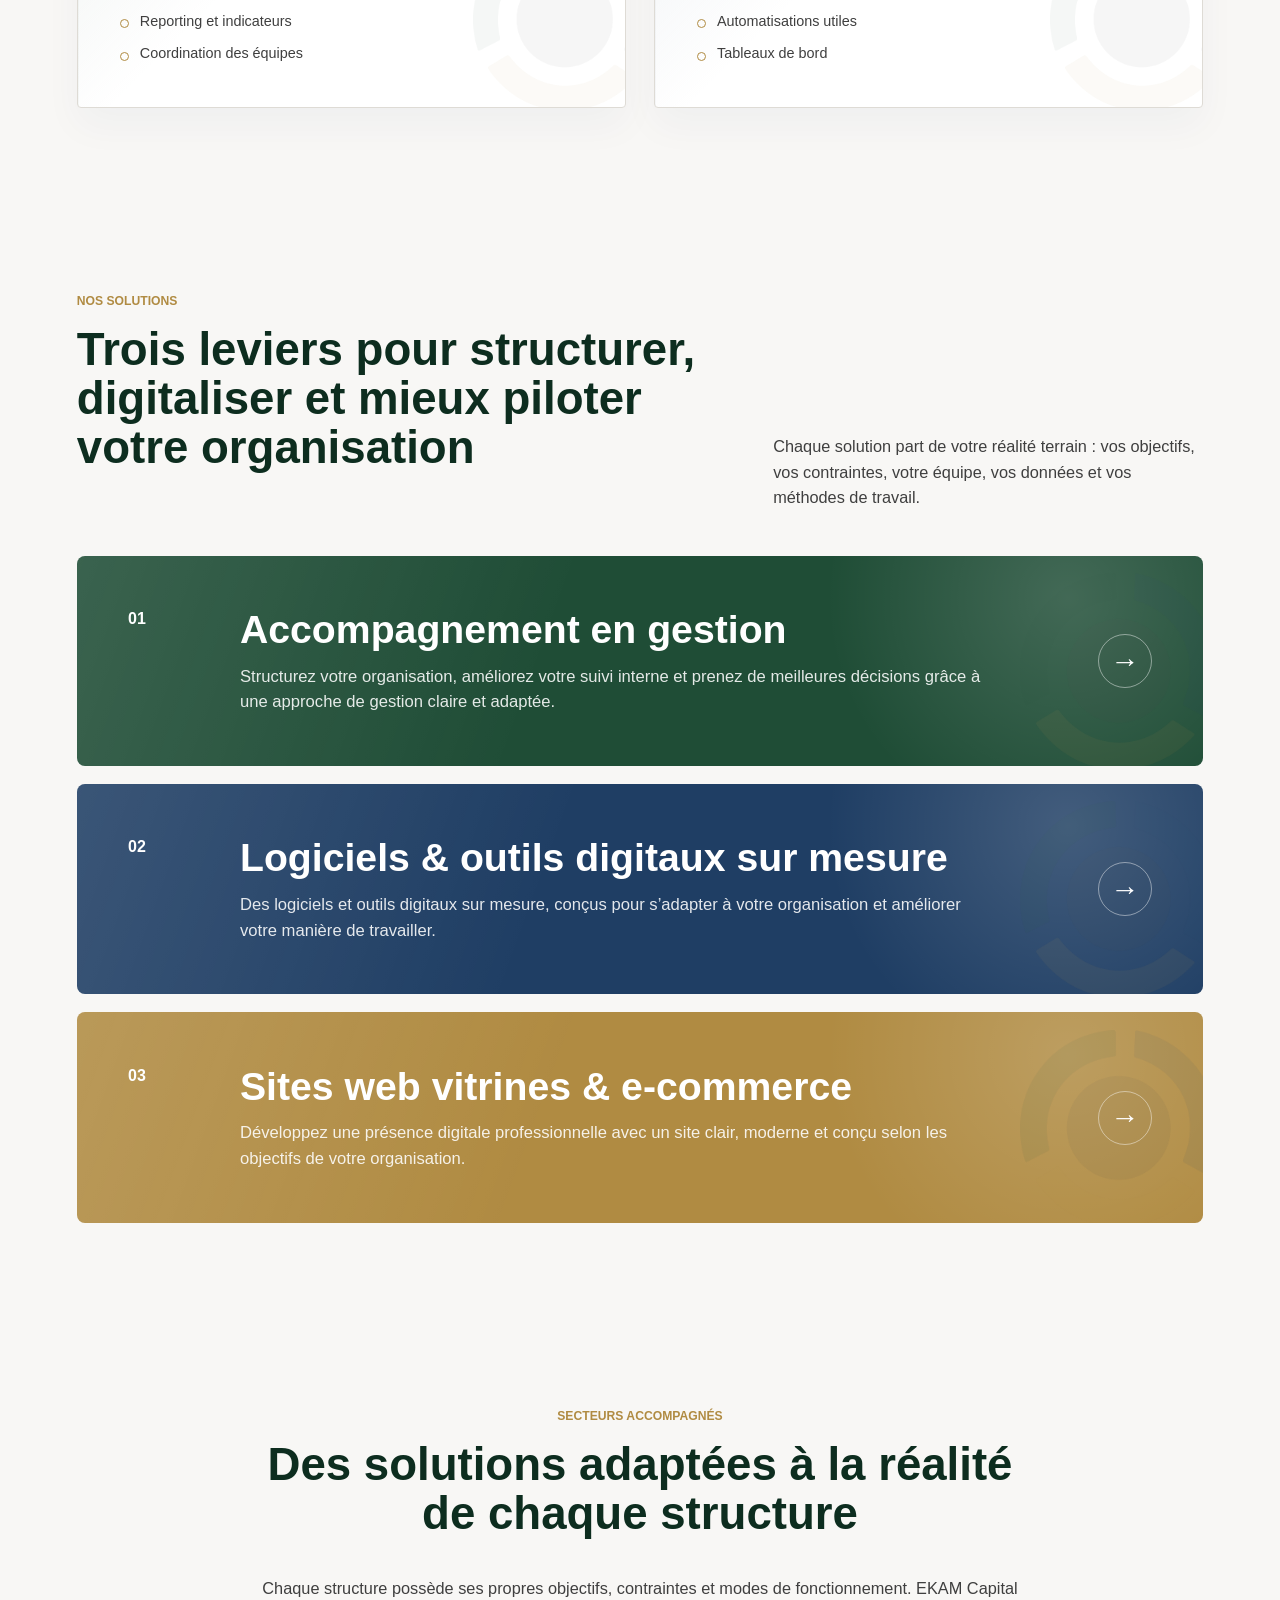
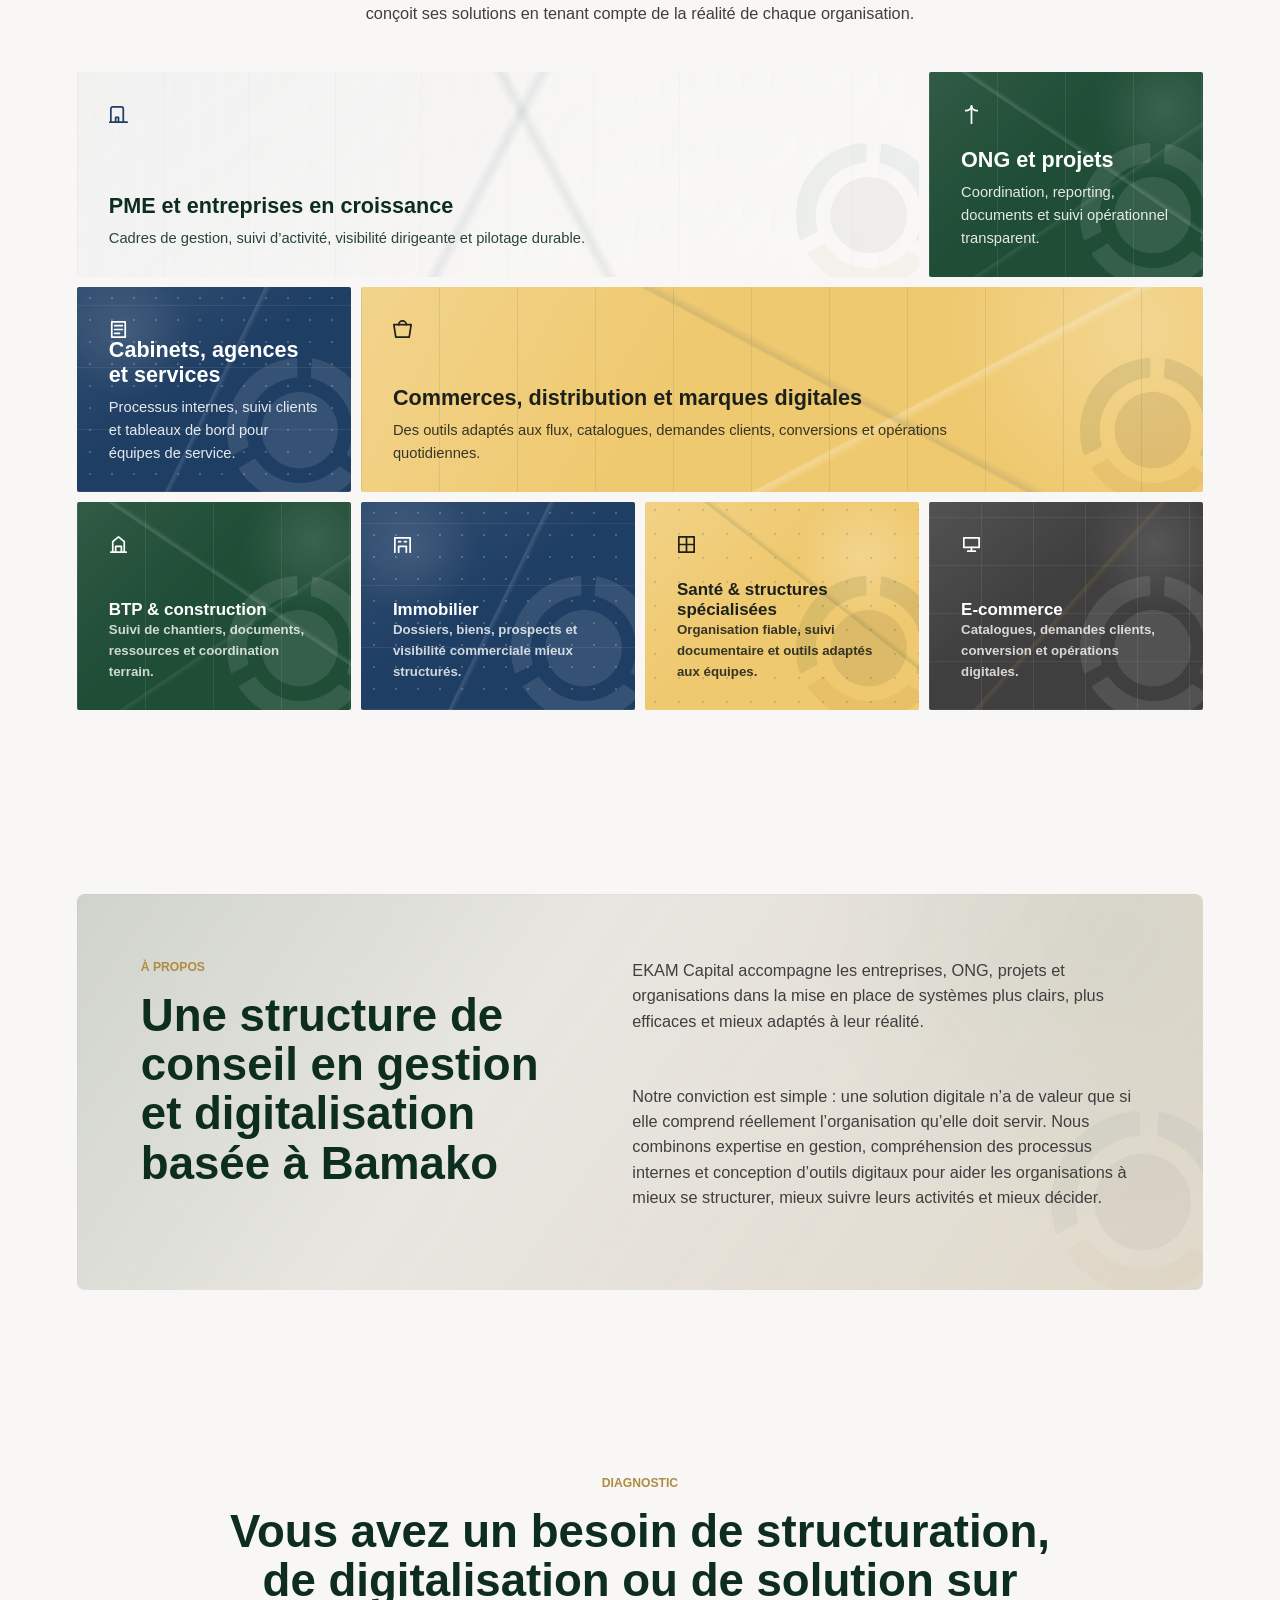
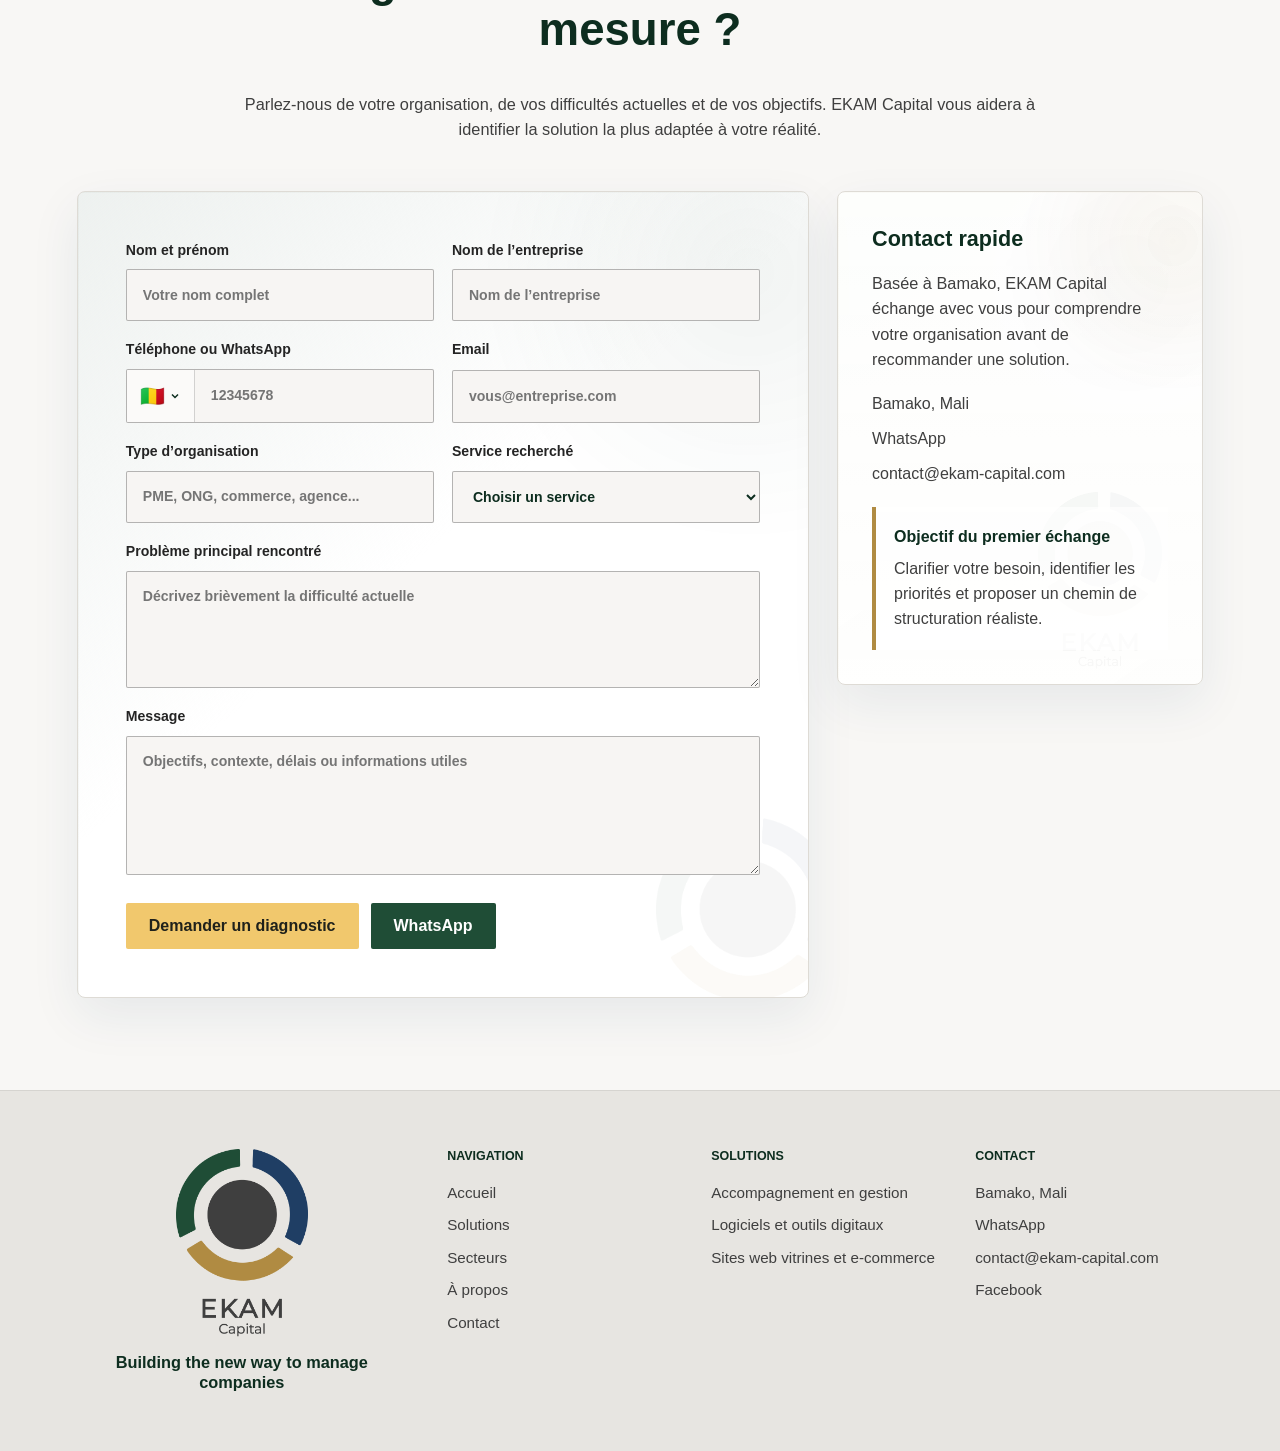
==== commit 33709014: "Add compact country phone picker" ====
--- a/index.html
+++ b/index.html
@@ -313,34 +313,40 @@
                 Nom de l’entreprise
                 <input type="text" name="entreprise" placeholder="Nom de l’entreprise" autocomplete="organization" required />
               </label>
-              <label>
-                Téléphone ou WhatsApp
-                <div class="phone-field">
-                  <select name="indicatif" aria-label="Pays et indicatif téléphonique" autocomplete="tel-country-code" required>
-                    <option value="+223" data-example="72 82 41 57" selected>ML - Mali (+223)</option>
-                    <option value="+226" data-example="70 00 00 00">BF - Burkina Faso (+226)</option>
-                    <option value="+225" data-example="07 00 00 00 00">CI - Côte d’Ivoire (+225)</option>
-                    <option value="+221" data-example="77 000 00 00">SN - Sénégal (+221)</option>
-                    <option value="+224" data-example="622 00 00 00">GN - Guinée (+224)</option>
-                    <option value="+227" data-example="90 00 00 00">NE - Niger (+227)</option>
-                    <option value="+222" data-example="22 00 00 00">MR - Mauritanie (+222)</option>
-                    <option value="+229" data-example="01 60 00 00 00">BJ - Bénin (+229)</option>
-                    <option value="+228" data-example="90 00 00 00">TG - Togo (+228)</option>
-                    <option value="+233" data-example="24 000 0000">GH - Ghana (+233)</option>
-                    <option value="+234" data-example="801 234 5678">NG - Nigeria (+234)</option>
-                    <option value="+237" data-example="6 70 00 00 00">CM - Cameroun (+237)</option>
-                    <option value="+212" data-example="06 12 34 56 78">MA - Maroc (+212)</option>
-                    <option value="+213" data-example="0550 00 00 00">DZ - Algérie (+213)</option>
-                    <option value="+216" data-example="20 000 000">TN - Tunisie (+216)</option>
-                    <option value="+33" data-example="06 12 34 56 78">FR - France (+33)</option>
-                    <option value="+32" data-example="0470 00 00 00">BE - Belgique (+32)</option>
-                    <option value="+41" data-example="078 000 00 00">CH - Suisse (+41)</option>
-                    <option value="+1" data-example="514 000 0000">CA - Canada (+1)</option>
-                    <option value="+1" data-example="202 555 0100">US - États-Unis (+1)</option>
-                  </select>
-                  <input type="tel" name="telephone" placeholder="72 82 41 57" inputmode="tel" autocomplete="tel-national" required />
+              <div class="field-block">
+                <span>Téléphone ou WhatsApp</span>
+                <div class="phone-field" data-phone-picker>
+                  <input class="country-code-storage" type="text" name="indicatif" value="+223" autocomplete="tel-country-code" tabindex="-1" aria-hidden="true" readonly />
+                  <button class="country-trigger" type="button" aria-label="Pays sélectionné : Mali +223" aria-haspopup="listbox" aria-expanded="false" data-country-trigger>
+                    <span class="country-flag" aria-hidden="true" data-country-flag>🇲🇱</span>
+                    <svg viewBox="0 0 16 16" aria-hidden="true">
+                      <path d="m4 6 4 4 4-4" />
+                    </svg>
+                  </button>
+                  <div class="country-list" role="listbox" aria-label="Choisir le pays et l’indicatif" hidden data-country-list>
+                    <button type="button" role="option" aria-selected="true" data-country-option data-code="+223" data-country="Mali" data-flag="🇲🇱"><span>🇲🇱</span><strong>Mali</strong><small>+223</small></button>
+                    <button type="button" role="option" data-country-option data-code="+229" data-country="Bénin" data-flag="🇧🇯"><span>🇧🇯</span><strong>Bénin</strong><small>+229</small></button>
+                    <button type="button" role="option" data-country-option data-code="+226" data-country="Burkina Faso" data-flag="🇧🇫"><span>🇧🇫</span><strong>Burkina Faso</strong><small>+226</small></button>
+                    <button type="button" role="option" data-country-option data-code="+238" data-country="Cap-Vert" data-flag="🇨🇻"><span>🇨🇻</span><strong>Cap-Vert</strong><small>+238</small></button>
+                    <button type="button" role="option" data-country-option data-code="+225" data-country="Côte d’Ivoire" data-flag="🇨🇮"><span>🇨🇮</span><strong>Côte d’Ivoire</strong><small>+225</small></button>
+                    <button type="button" role="option" data-country-option data-code="+220" data-country="Gambie" data-flag="🇬🇲"><span>🇬🇲</span><strong>Gambie</strong><small>+220</small></button>
+                    <button type="button" role="option" data-country-option data-code="+233" data-country="Ghana" data-flag="🇬🇭"><span>🇬🇭</span><strong>Ghana</strong><small>+233</small></button>
+                    <button type="button" role="option" data-country-option data-code="+224" data-country="Guinée" data-flag="🇬🇳"><span>🇬🇳</span><strong>Guinée</strong><small>+224</small></button>
+                    <button type="button" role="option" data-country-option data-code="+245" data-country="Guinée-Bissau" data-flag="🇬🇼"><span>🇬🇼</span><strong>Guinée-Bissau</strong><small>+245</small></button>
+                    <button type="button" role="option" data-country-option data-code="+231" data-country="Libéria" data-flag="🇱🇷"><span>🇱🇷</span><strong>Libéria</strong><small>+231</small></button>
+                    <button type="button" role="option" data-country-option data-code="+222" data-country="Mauritanie" data-flag="🇲🇷"><span>🇲🇷</span><strong>Mauritanie</strong><small>+222</small></button>
+                    <button type="button" role="option" data-country-option data-code="+227" data-country="Niger" data-flag="🇳🇪"><span>🇳🇪</span><strong>Niger</strong><small>+227</small></button>
+                    <button type="button" role="option" data-country-option data-code="+234" data-country="Nigeria" data-flag="🇳🇬"><span>🇳🇬</span><strong>Nigeria</strong><small>+234</small></button>
+                    <button type="button" role="option" data-country-option data-code="+221" data-country="Sénégal" data-flag="🇸🇳"><span>🇸🇳</span><strong>Sénégal</strong><small>+221</small></button>
+                    <button type="button" role="option" data-country-option data-code="+232" data-country="Sierra Leone" data-flag="🇸🇱"><span>🇸🇱</span><strong>Sierra Leone</strong><small>+232</small></button>
+                    <button type="button" role="option" data-country-option data-code="+228" data-country="Togo" data-flag="🇹🇬"><span>🇹🇬</span><strong>Togo</strong><small>+228</small></button>
+                    <button type="button" role="option" data-country-option data-code="+241" data-country="Gabon" data-flag="🇬🇦"><span>🇬🇦</span><strong>Gabon</strong><small>+241</small></button>
+                    <button type="button" role="option" data-country-option data-code="+242" data-country="Congo" data-flag="🇨🇬"><span>🇨🇬</span><strong>Congo</strong><small>+242</small></button>
+                    <button type="button" role="option" data-country-option data-code="+243" data-country="République démocratique du Congo" data-flag="🇨🇩"><span>🇨🇩</span><strong>République démocratique du Congo</strong><small>+243</small></button>
+                  </div>
+                  <input type="tel" name="telephone" placeholder="12345678" inputmode="tel" autocomplete="tel-national" required />
                 </div>
-              </label>
+              </div>
               <label>
                 Email
                 <input type="email" name="email" placeholder="vous@entreprise.com" autocomplete="email" />
--- a/styles.css
+++ b/styles.css
@@ -1038,7 +1038,8 @@
   display: none !important;
 }
 
-label {
+label,
+.field-block {
   display: grid;
   gap: 8px;
   color: #242424;
@@ -1066,8 +1067,9 @@
 }
 
 .phone-field {
-  display: grid;
-  grid-template-columns: 112px minmax(0, 1fr);
+  position: relative;
+  display: grid;
+  grid-template-columns: 68px minmax(0, 1fr);
   overflow: visible;
   border: 1px solid rgba(63, 63, 63, 0.36);
   border-radius: 2px;
@@ -1075,7 +1077,14 @@
   transition: border-color 160ms ease, box-shadow 160ms ease, background 160ms ease;
 }
 
-.phone-field select,
+.country-code-storage {
+  position: absolute;
+  width: 1px;
+  height: 1px;
+  opacity: 0;
+  pointer-events: none;
+}
+
 .phone-field input {
   min-width: 0;
   border: 0;
@@ -1083,19 +1092,95 @@
   box-shadow: none;
 }
 
-.phone-field select {
+.country-trigger {
+  display: inline-flex;
+  align-items: center;
+  justify-content: center;
+  gap: 4px;
+  min-height: 52px;
+  padding: 0;
   cursor: pointer;
+  border: 0;
   border-right: 1px solid rgba(63, 63, 63, 0.22);
+  background: rgba(255, 255, 255, 0.54);
+  color: var(--green-dark);
+}
+
+.country-trigger svg {
+  width: 12px;
+  height: 12px;
+  fill: none;
+  stroke: currentColor;
+  stroke-width: 2;
+}
+
+.country-flag {
+  font-size: 1.25rem;
+  line-height: 1;
+}
+
+.country-list {
+  position: absolute;
+  z-index: 20;
+  top: calc(100% + 7px);
+  left: -1px;
+  width: min(330px, calc(100vw - 48px));
+  max-height: 280px;
+  overflow: auto;
+  border: 1px solid rgba(63, 63, 63, 0.24);
+  border-radius: 4px;
+  background: var(--white);
+  box-shadow: 0 18px 44px rgba(16, 33, 27, 0.18);
+}
+
+.country-list[hidden] {
+  display: none;
+}
+
+.country-list button {
+  display: grid;
+  grid-template-columns: 32px minmax(0, 1fr) auto;
+  align-items: center;
+  gap: 10px;
+  width: 100%;
+  min-height: 44px;
+  padding: 9px 12px;
+  border: 0;
+  border-bottom: 1px solid rgba(63, 63, 63, 0.08);
+  background: var(--white);
+  color: var(--green-dark);
+  cursor: pointer;
+  text-align: left;
+}
+
+.country-list button:last-child {
+  border-bottom: 0;
+}
+
+.country-list button:hover,
+.country-list button[aria-selected="true"] {
+  background: rgba(31, 77, 54, 0.08);
+}
+
+.country-list span {
+  font-size: 1.1rem;
+}
+
+.country-list strong,
+.country-list small {
+  letter-spacing: 0;
+}
+
+.country-list small {
   color: var(--blue);
   font-weight: 800;
-  padding: 0 8px;
 }
 
 .phone-field input {
   padding: 0 16px;
 }
 
-.phone-field select:focus,
+.country-trigger:focus,
 .phone-field input:focus {
   background: transparent;
   box-shadow: none;
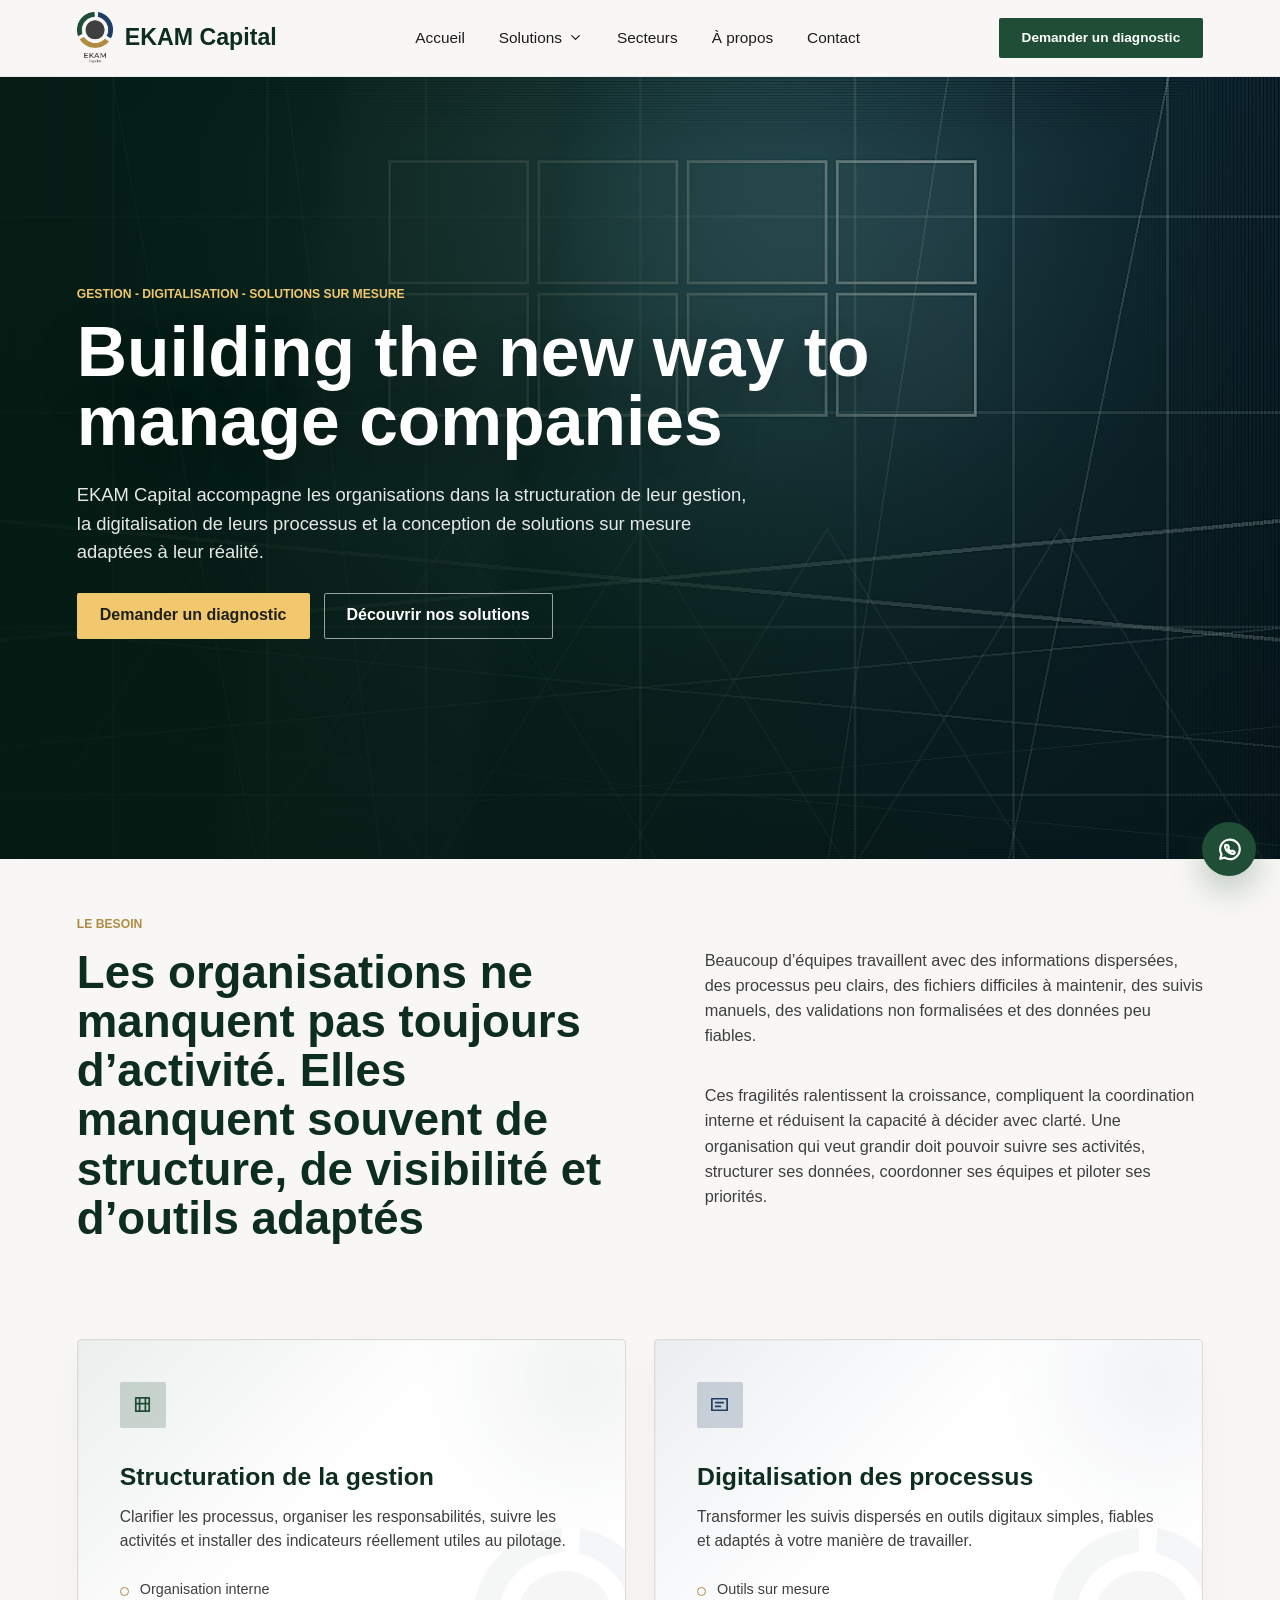
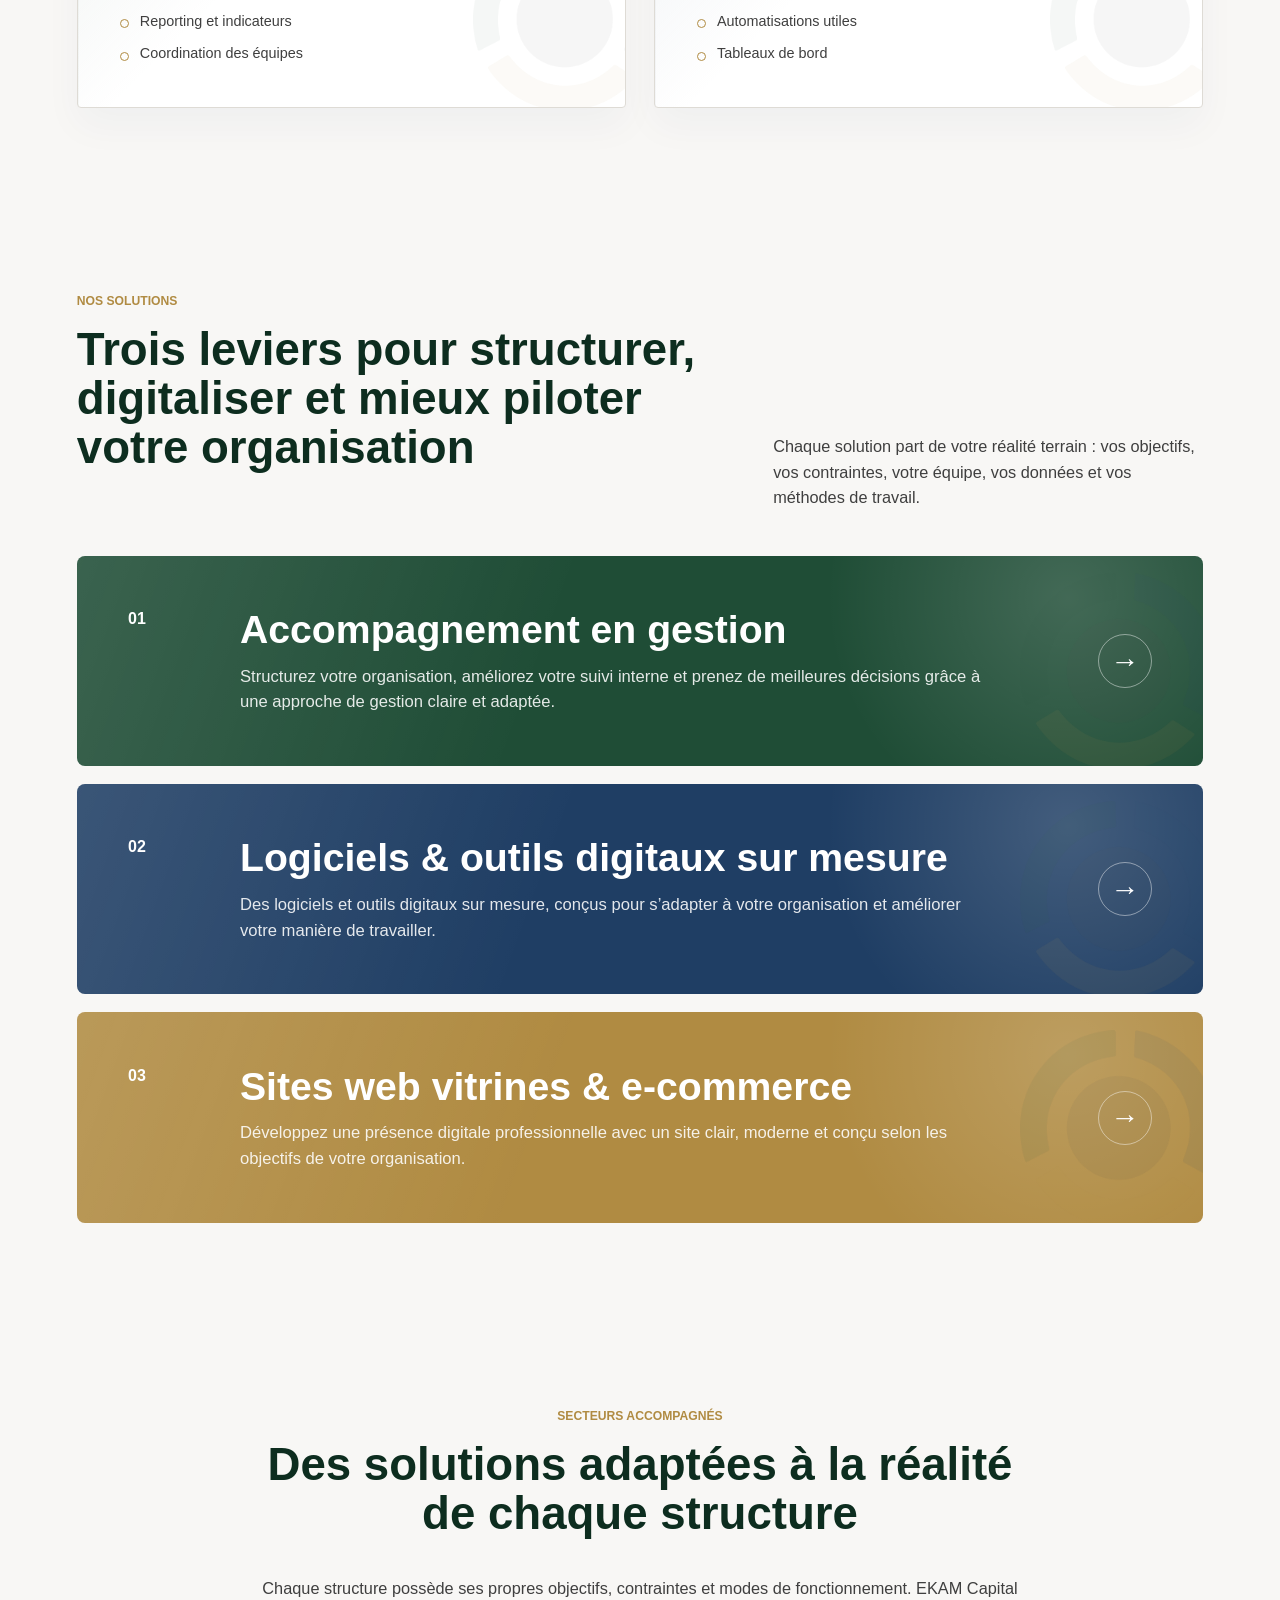
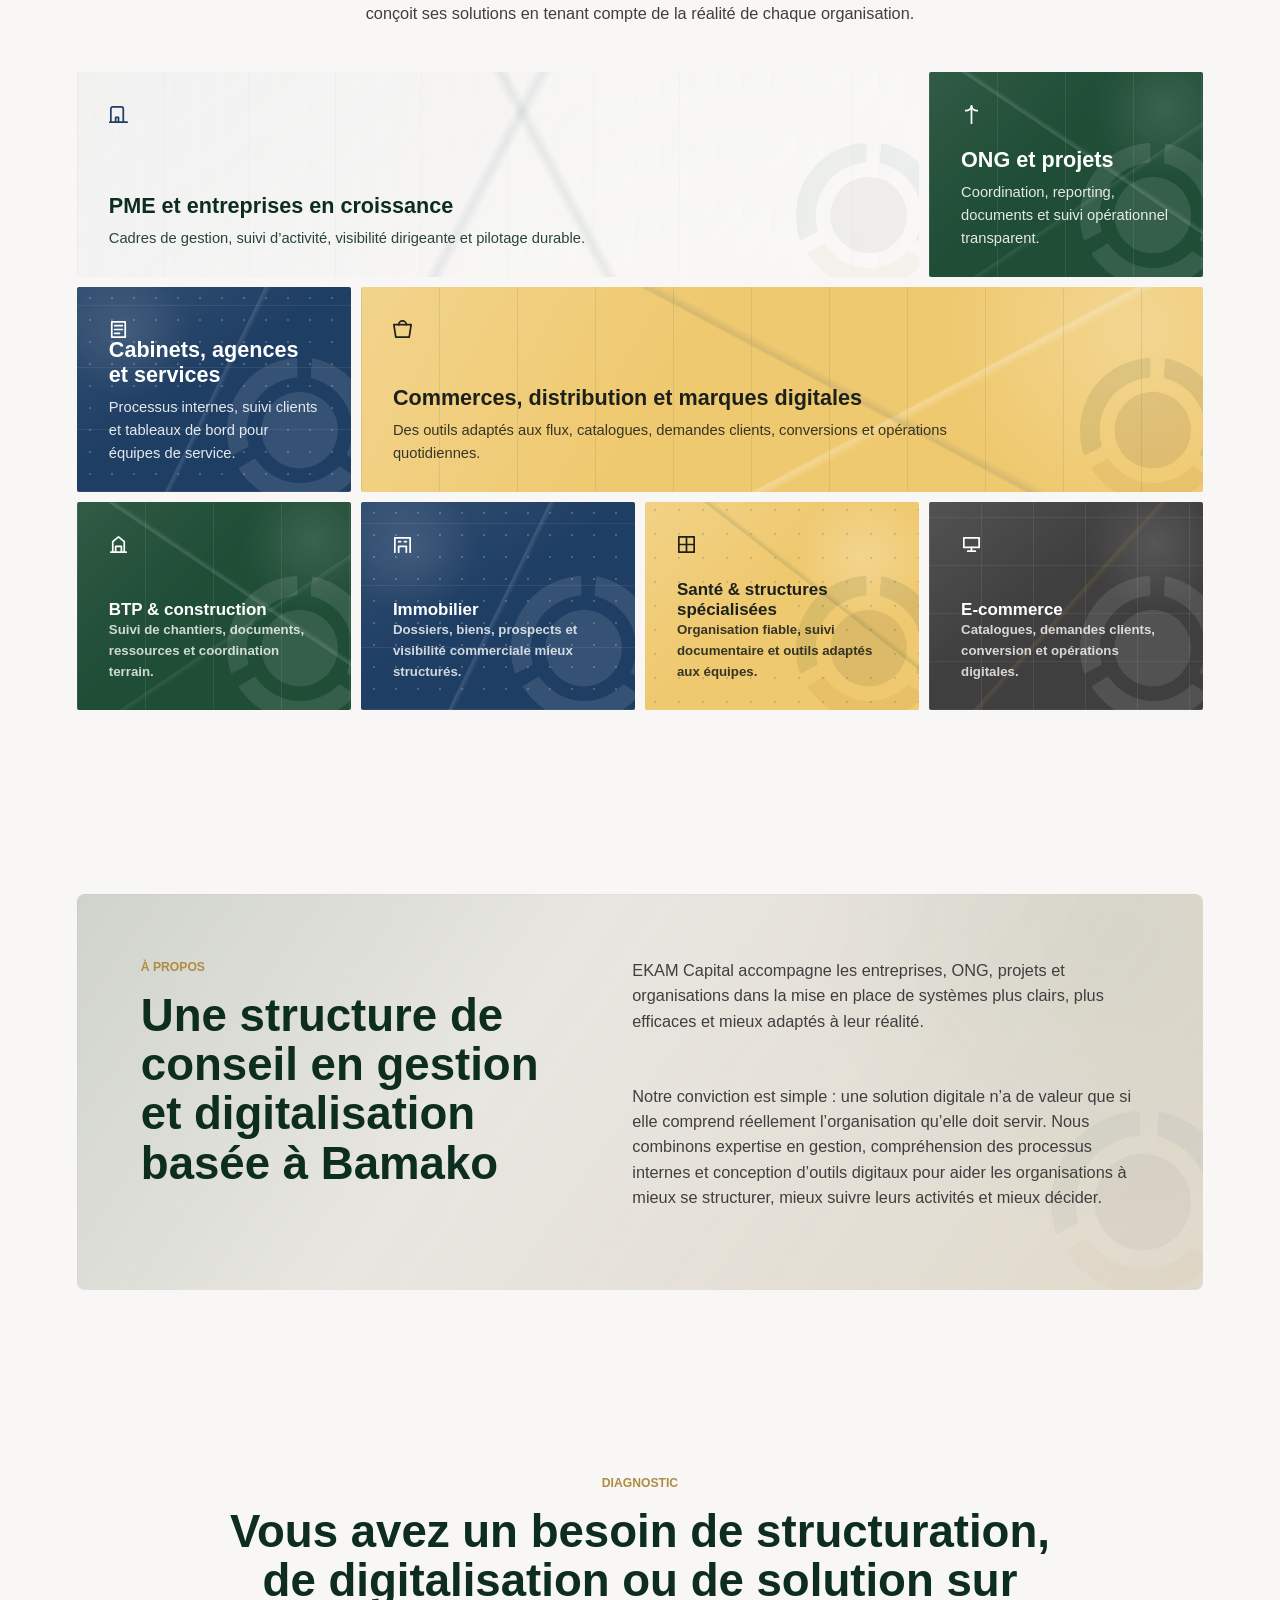
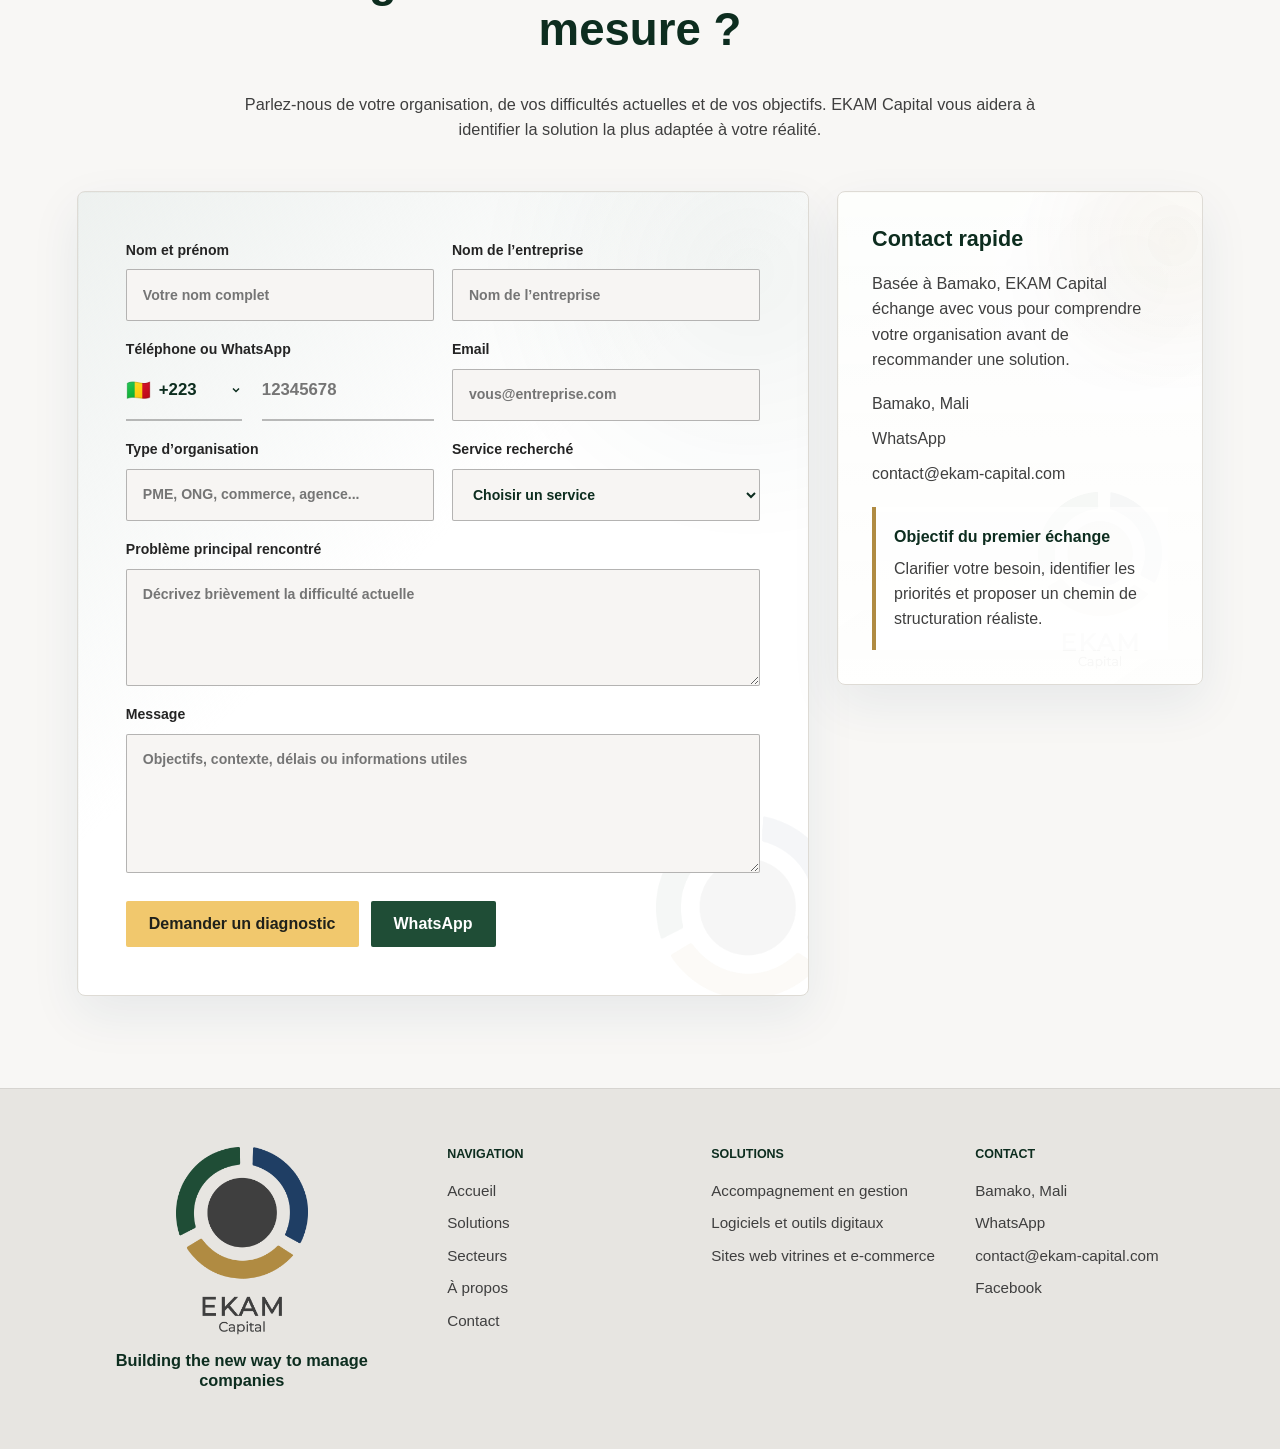
==== commit e2f9f05e: "Polish phone picker layout" ====
--- a/index.html
+++ b/index.html
@@ -319,6 +319,7 @@
                   <input class="country-code-storage" type="text" name="indicatif" value="+223" autocomplete="tel-country-code" tabindex="-1" aria-hidden="true" readonly />
                   <button class="country-trigger" type="button" aria-label="Pays sélectionné : Mali +223" aria-haspopup="listbox" aria-expanded="false" data-country-trigger>
                     <span class="country-flag" aria-hidden="true" data-country-flag>🇲🇱</span>
+                    <span class="country-code" data-country-code>+223</span>
                     <svg viewBox="0 0 16 16" aria-hidden="true">
                       <path d="m4 6 4 4 4-4" />
                     </svg>
--- a/styles.css
+++ b/styles.css
@@ -1069,12 +1069,11 @@
 .phone-field {
   position: relative;
   display: grid;
-  grid-template-columns: 68px minmax(0, 1fr);
+  grid-template-columns: minmax(116px, 0.42fr) minmax(0, 1fr);
+  gap: 20px;
+  align-items: end;
   overflow: visible;
-  border: 1px solid rgba(63, 63, 63, 0.36);
-  border-radius: 2px;
-  background: #f7f5f3;
-  transition: border-color 160ms ease, box-shadow 160ms ease, background 160ms ease;
+  background: transparent;
 }
 
 .country-code-storage {
@@ -1088,6 +1087,8 @@
 .phone-field input {
   min-width: 0;
   border: 0;
+  border-bottom: 2px solid rgba(63, 63, 63, 0.35);
+  border-radius: 0;
   background: transparent;
   box-shadow: none;
 }
@@ -1095,20 +1096,23 @@
 .country-trigger {
   display: inline-flex;
   align-items: center;
-  justify-content: center;
-  gap: 4px;
+  justify-content: flex-start;
+  gap: 8px;
   min-height: 52px;
-  padding: 0;
+  width: 100%;
+  padding: 0 0 8px;
   cursor: pointer;
   border: 0;
-  border-right: 1px solid rgba(63, 63, 63, 0.22);
-  background: rgba(255, 255, 255, 0.54);
+  border-bottom: 2px solid rgba(63, 63, 63, 0.35);
+  background: transparent;
   color: var(--green-dark);
+  transition: border-color 160ms ease, color 160ms ease;
 }
 
 .country-trigger svg {
   width: 12px;
   height: 12px;
+  margin-left: auto;
   fill: none;
   stroke: currentColor;
   stroke-width: 2;
@@ -1117,6 +1121,13 @@
 .country-flag {
   font-size: 1.25rem;
   line-height: 1;
+}
+
+.country-code {
+  color: var(--green-dark);
+  font-size: 1.05rem;
+  font-weight: 800;
+  letter-spacing: 0;
 }
 
 .country-list {
@@ -1177,19 +1188,22 @@
 }
 
 .phone-field input {
-  padding: 0 16px;
+  padding: 0 0 8px;
+  color: var(--green-dark);
+  font-size: 1.05rem;
+  font-weight: 800;
 }
 
 .country-trigger:focus,
 .phone-field input:focus {
+  border-bottom-color: var(--green);
   background: transparent;
   box-shadow: none;
+  outline: none;
 }
 
 .phone-field:focus-within {
-  border-color: var(--green);
-  background: var(--white);
-  box-shadow: 0 0 0 3px rgba(31, 77, 54, 0.12);
+  background: transparent;
 }
 
 textarea {
@@ -1203,6 +1217,11 @@
   border-color: var(--green);
   background: var(--white);
   box-shadow: 0 0 0 3px rgba(31, 77, 54, 0.12);
+}
+
+.phone-field input:focus {
+  background: transparent;
+  box-shadow: none;
 }
 
 .form-actions {
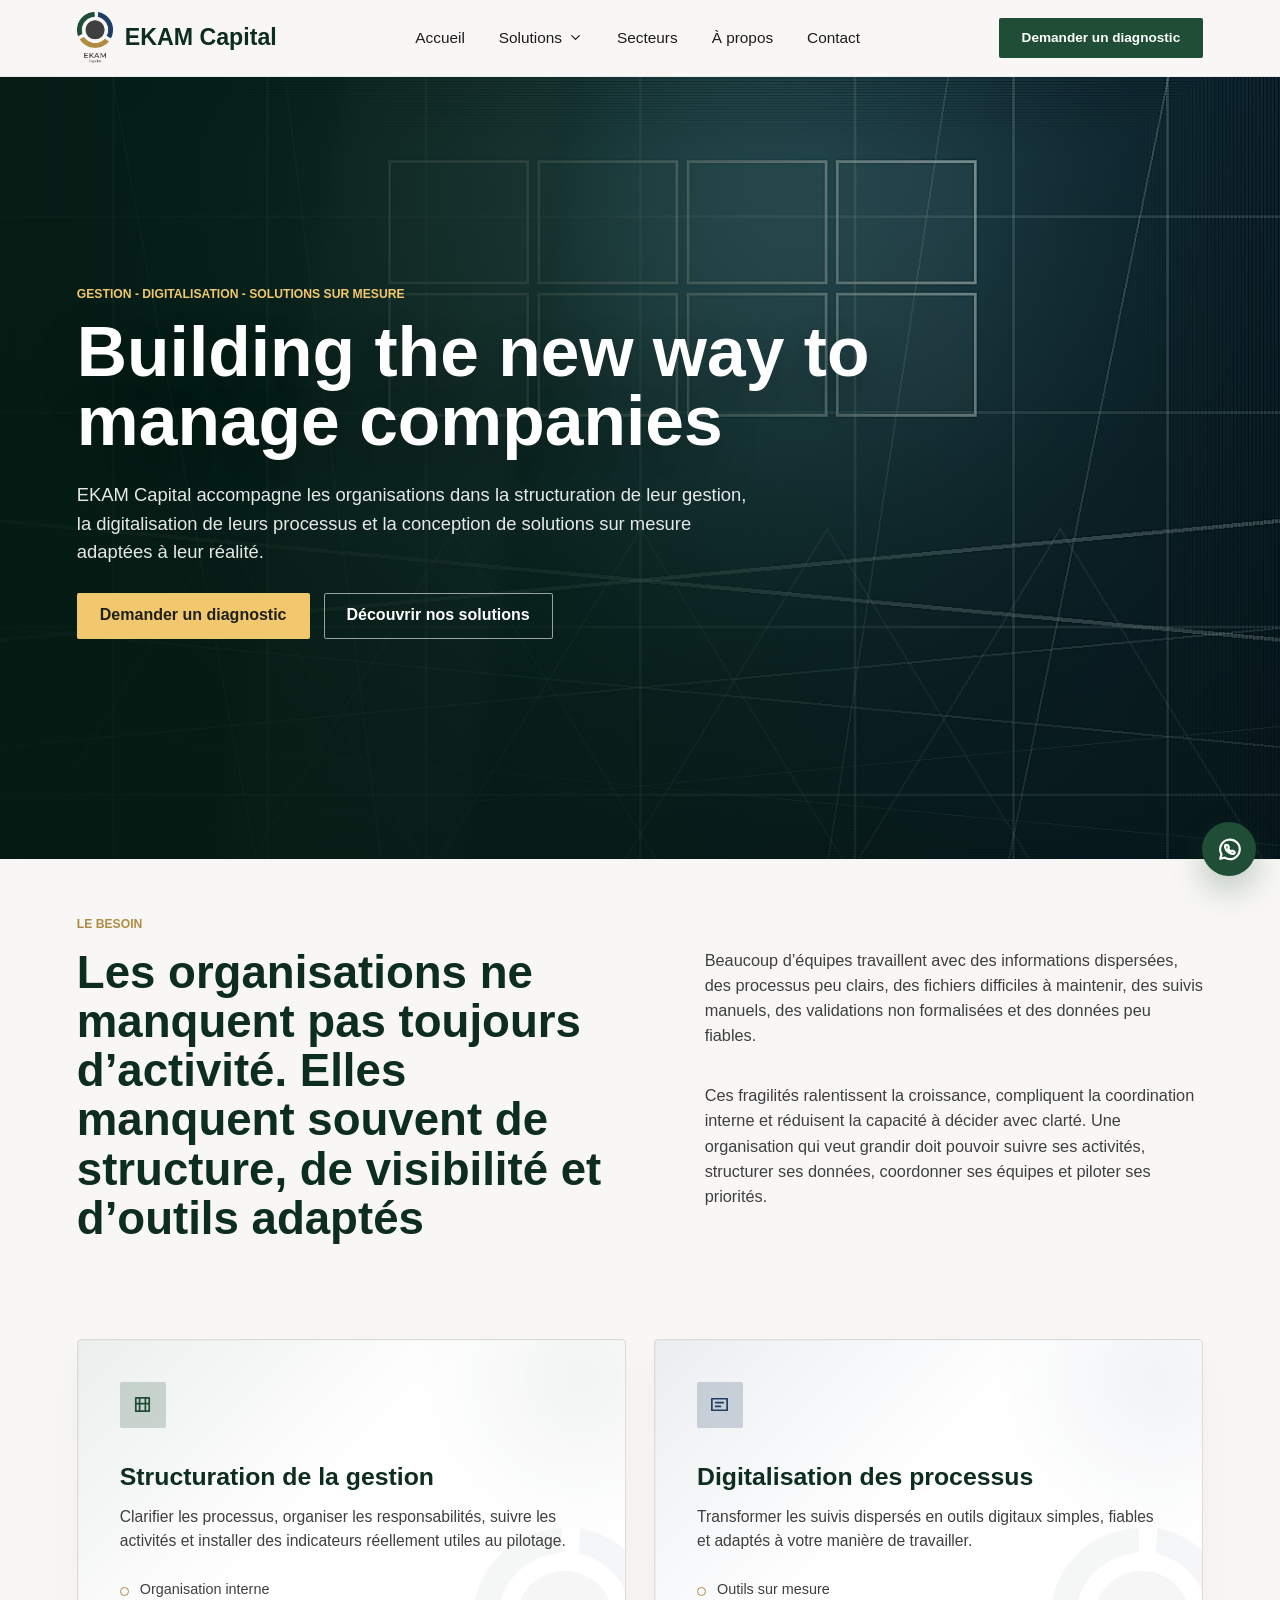
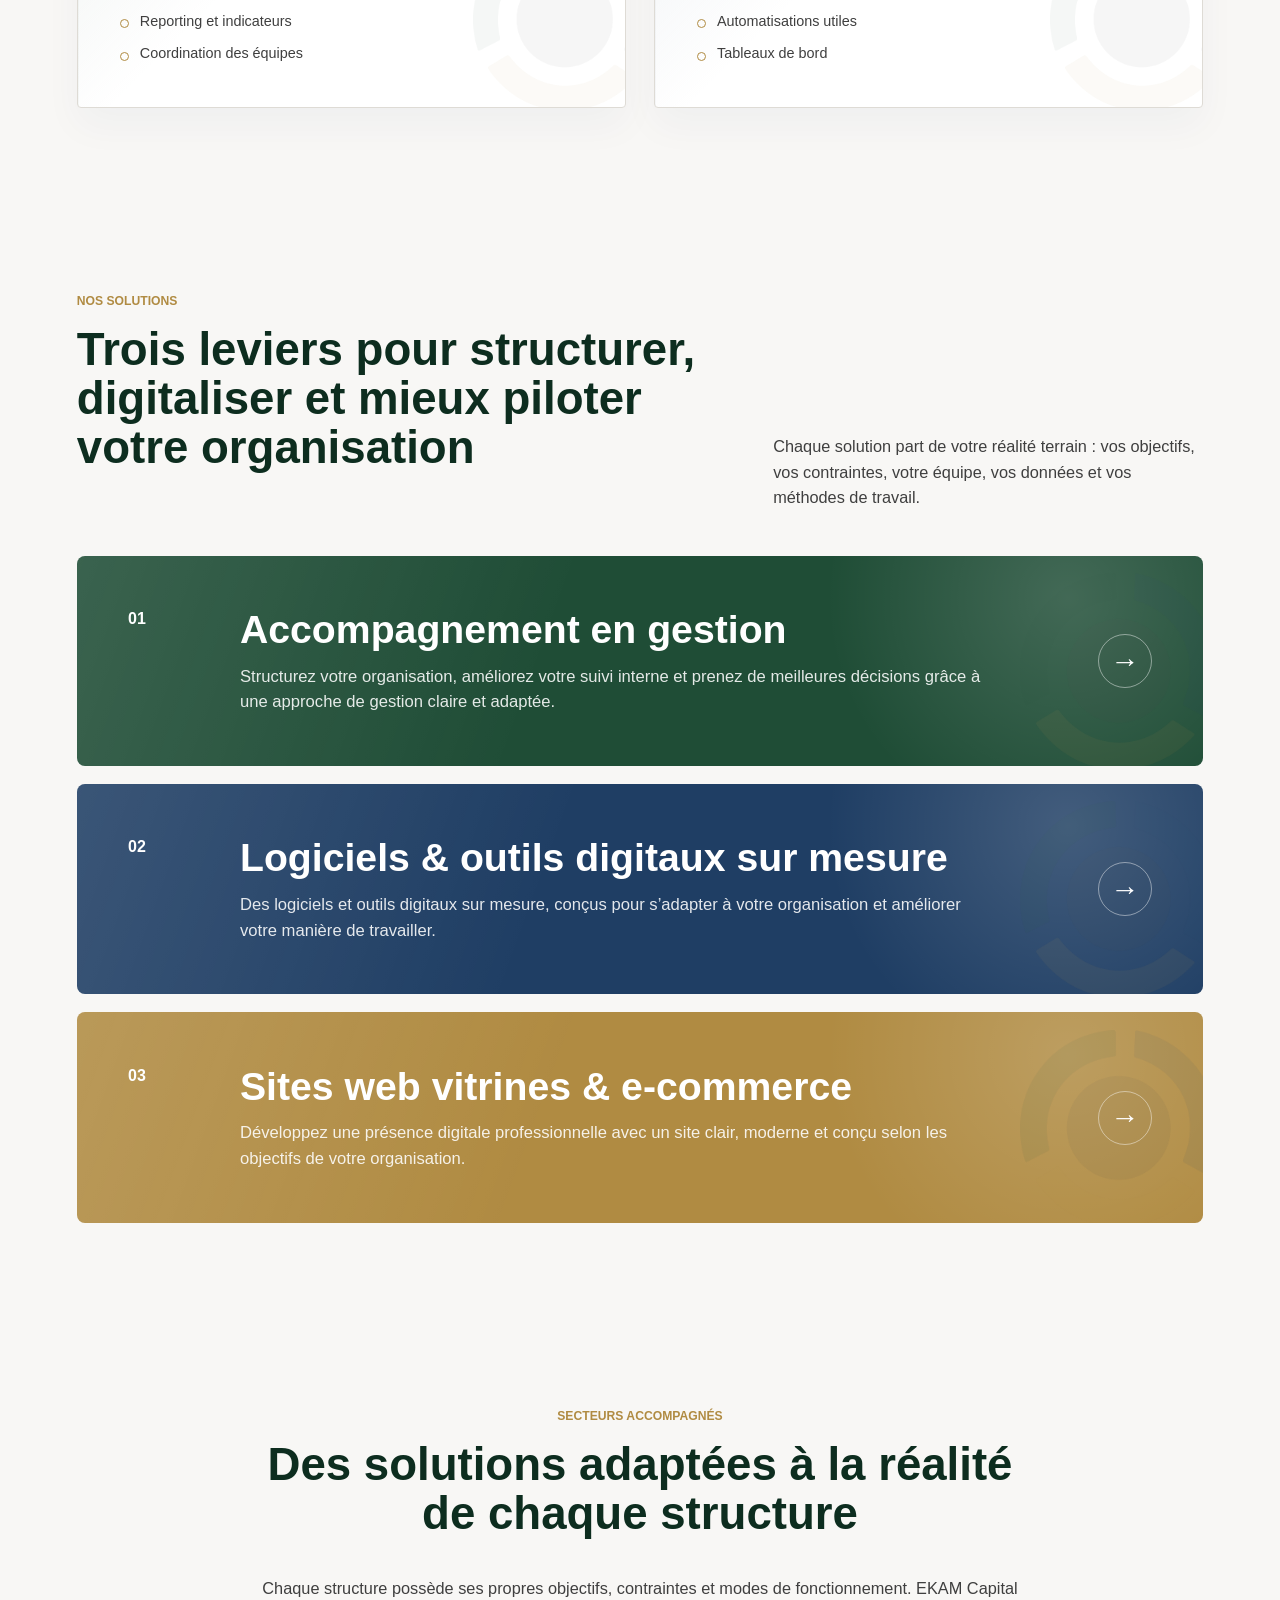
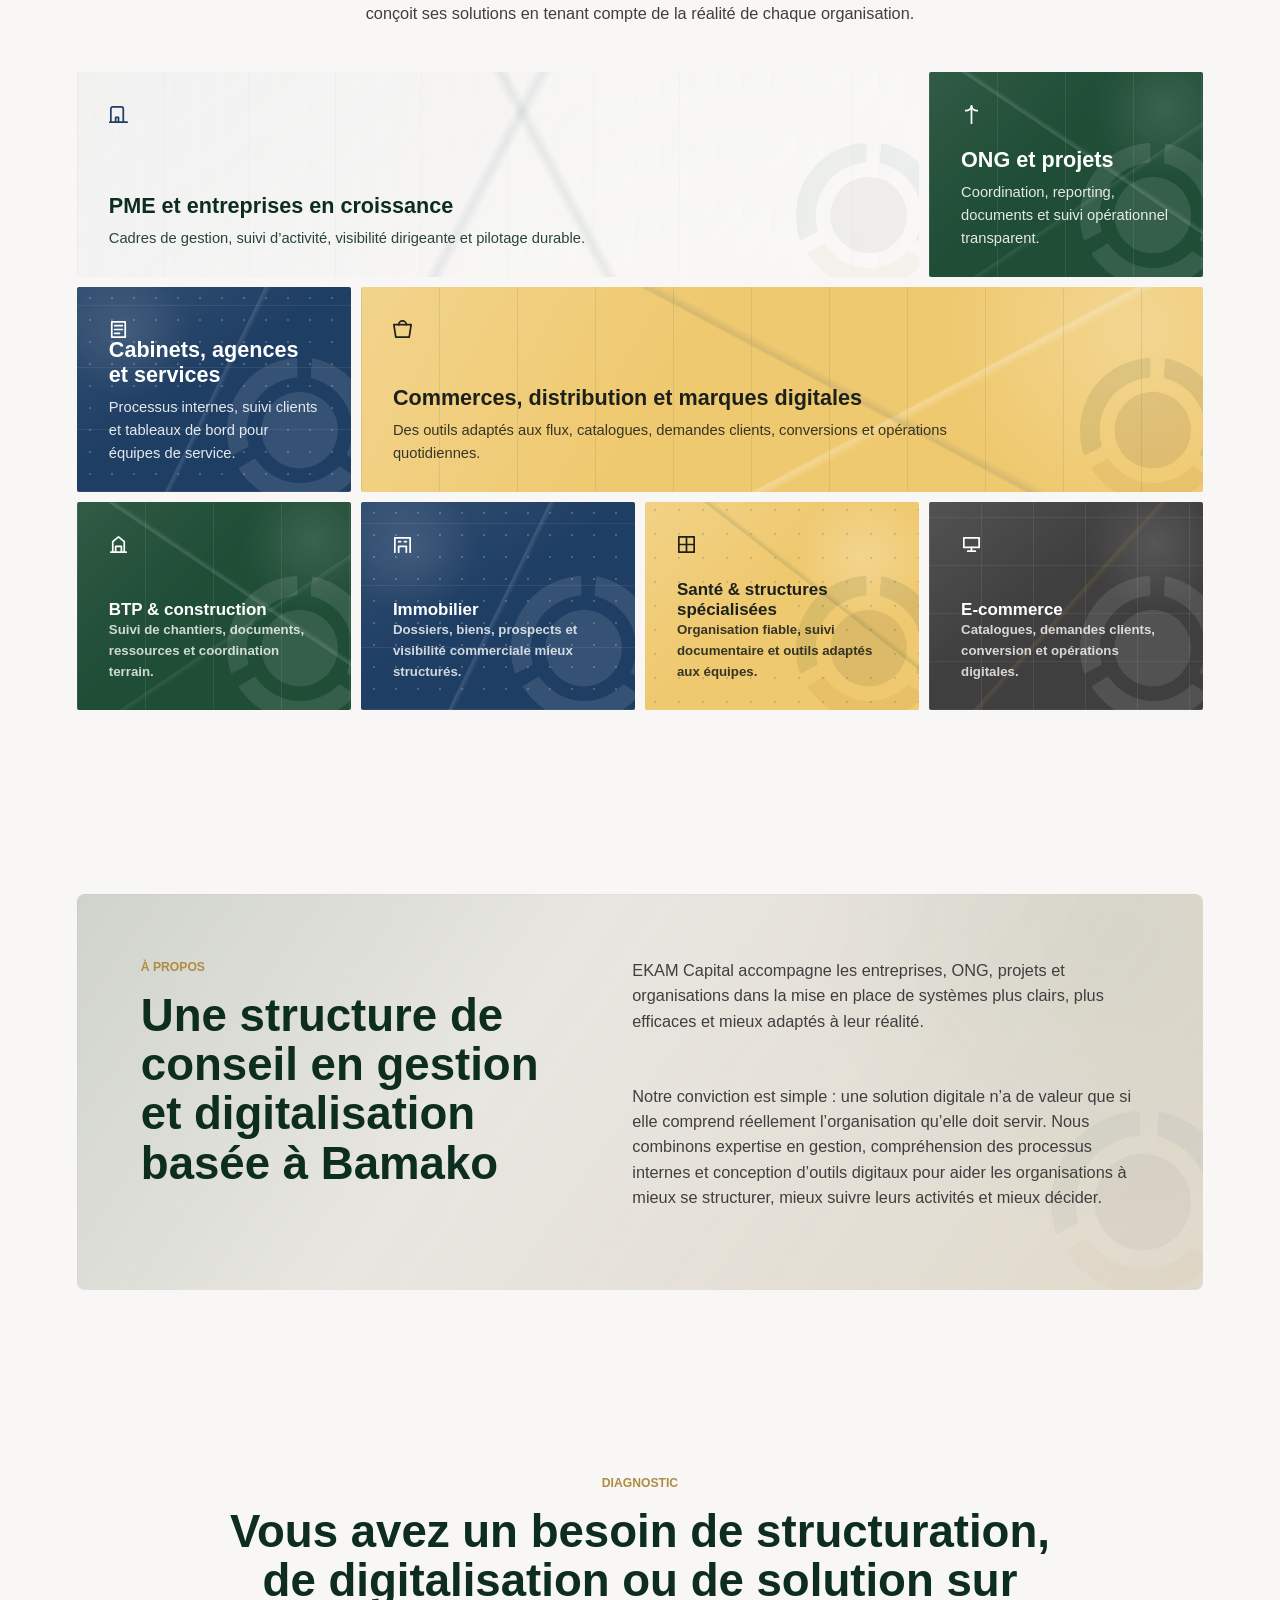
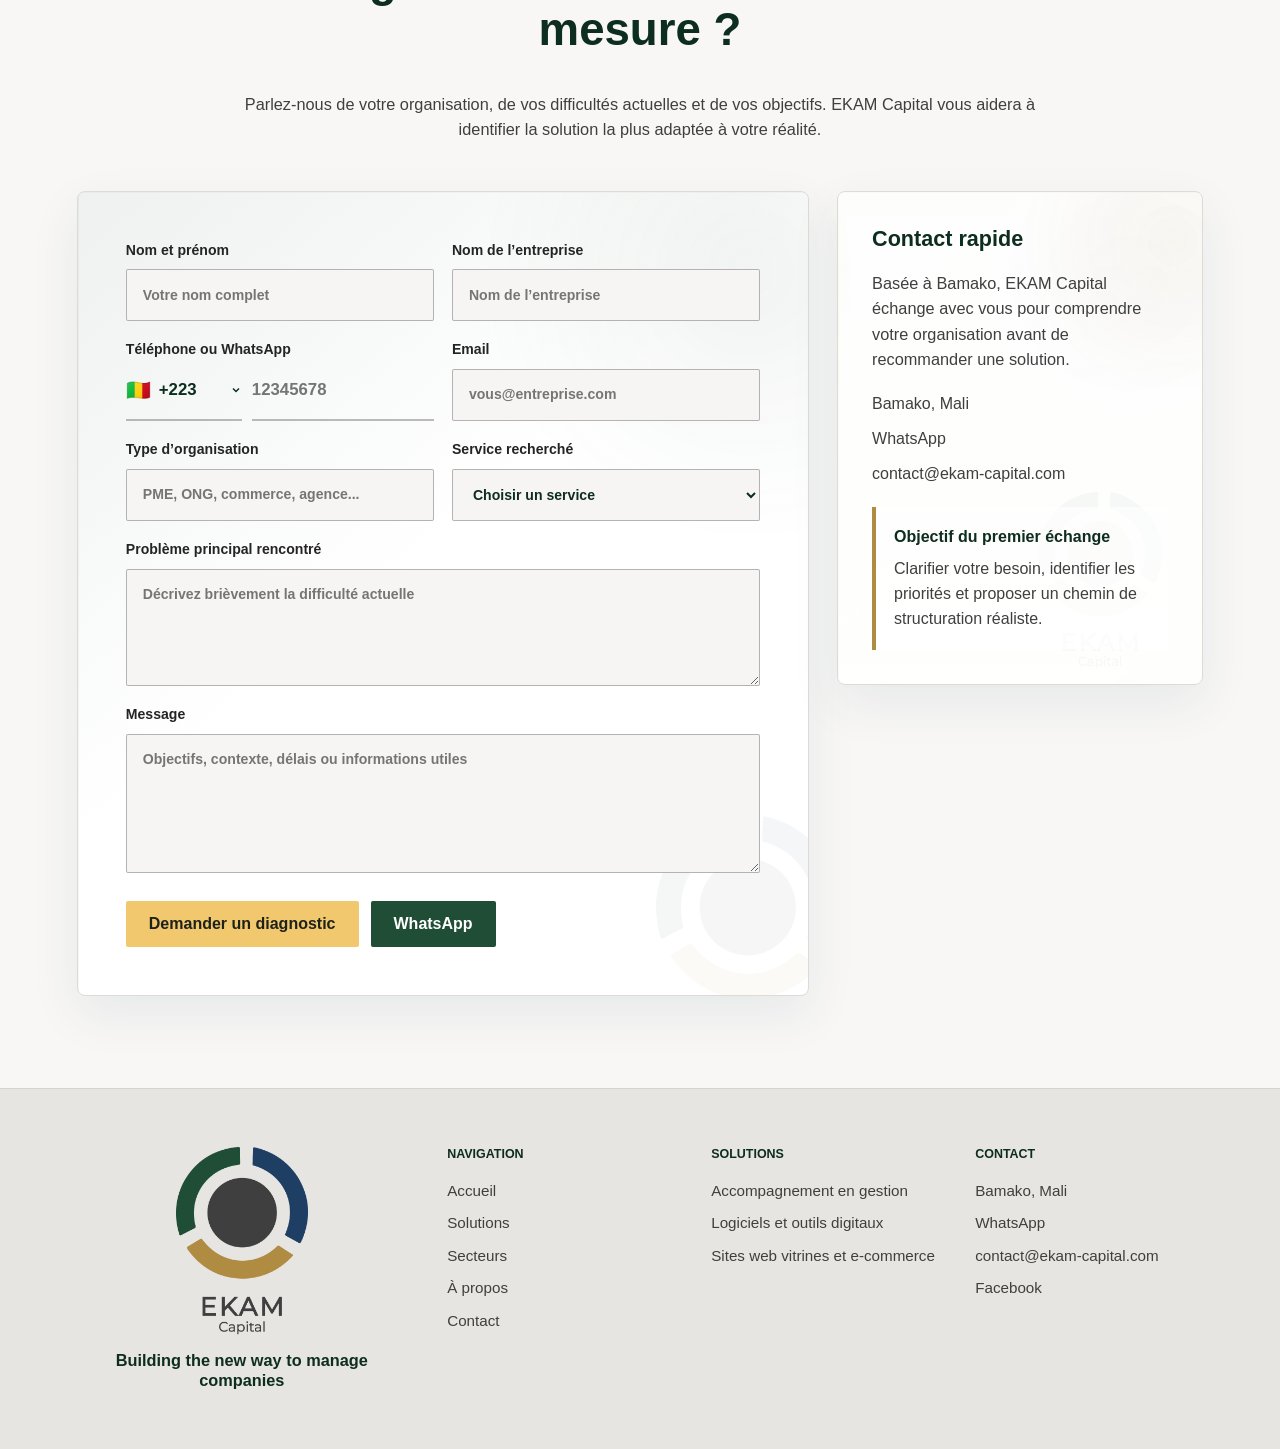
==== commit 59e1d45d: "Fix phone dropdown layering" ====
--- a/index.html
+++ b/index.html
@@ -313,7 +313,7 @@
                 Nom de l’entreprise
                 <input type="text" name="entreprise" placeholder="Nom de l’entreprise" autocomplete="organization" required />
               </label>
-              <div class="field-block">
+              <div class="field-block phone-block">
                 <span>Téléphone ou WhatsApp</span>
                 <div class="phone-field" data-phone-picker>
                   <input class="country-code-storage" type="text" name="indicatif" value="+223" autocomplete="tel-country-code" tabindex="-1" aria-hidden="true" readonly />
--- a/styles.css
+++ b/styles.css
@@ -1048,6 +1048,19 @@
   letter-spacing: 0;
 }
 
+.phone-block {
+  position: relative;
+  z-index: 2;
+}
+
+.contact-form.has-phone-picker-open .form-grid {
+  z-index: 12;
+}
+
+.phone-block.is-picker-open {
+  z-index: 20;
+}
+
 input,
 select,
 textarea {
@@ -1070,7 +1083,7 @@
   position: relative;
   display: grid;
   grid-template-columns: minmax(116px, 0.42fr) minmax(0, 1fr);
-  gap: 20px;
+  gap: 10px;
   align-items: end;
   overflow: visible;
   background: transparent;
@@ -1132,7 +1145,7 @@
 
 .country-list {
   position: absolute;
-  z-index: 20;
+  z-index: 80;
   top: calc(100% + 7px);
   left: -1px;
   width: min(330px, calc(100vw - 48px));
